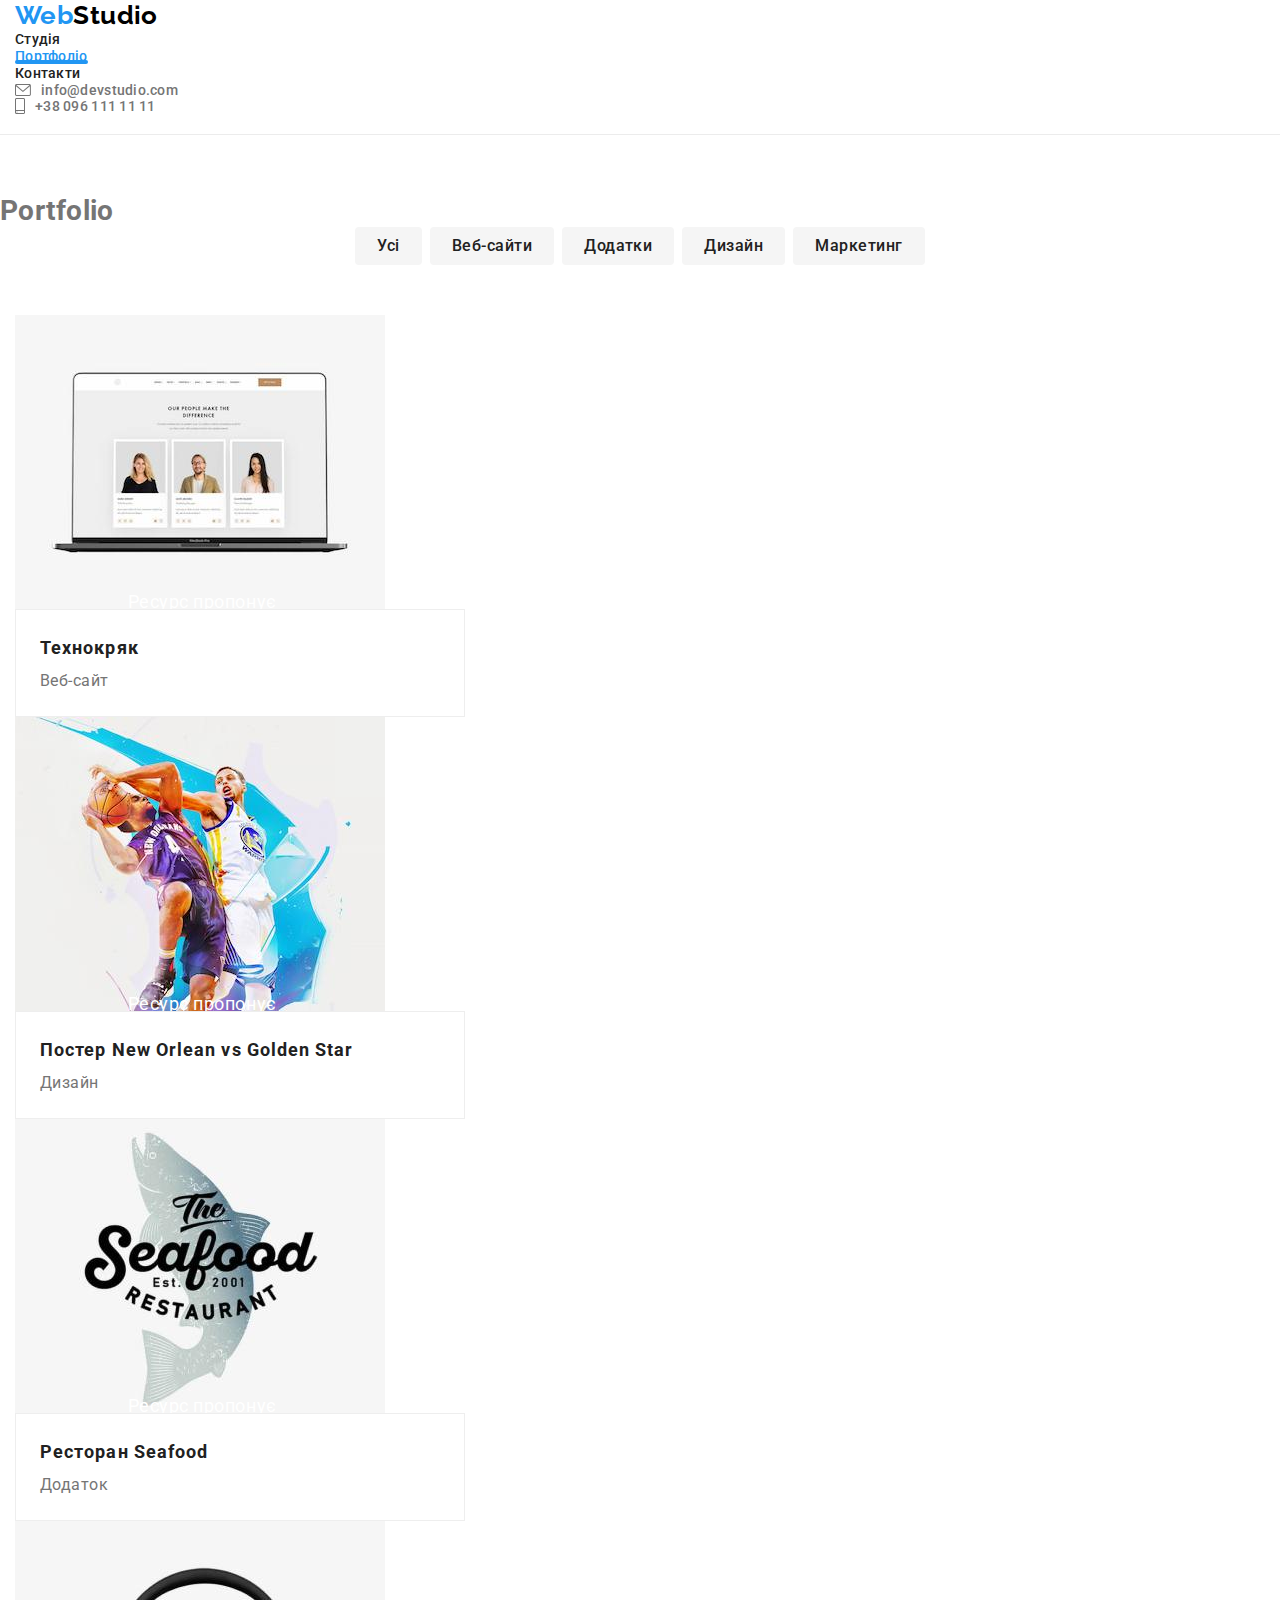
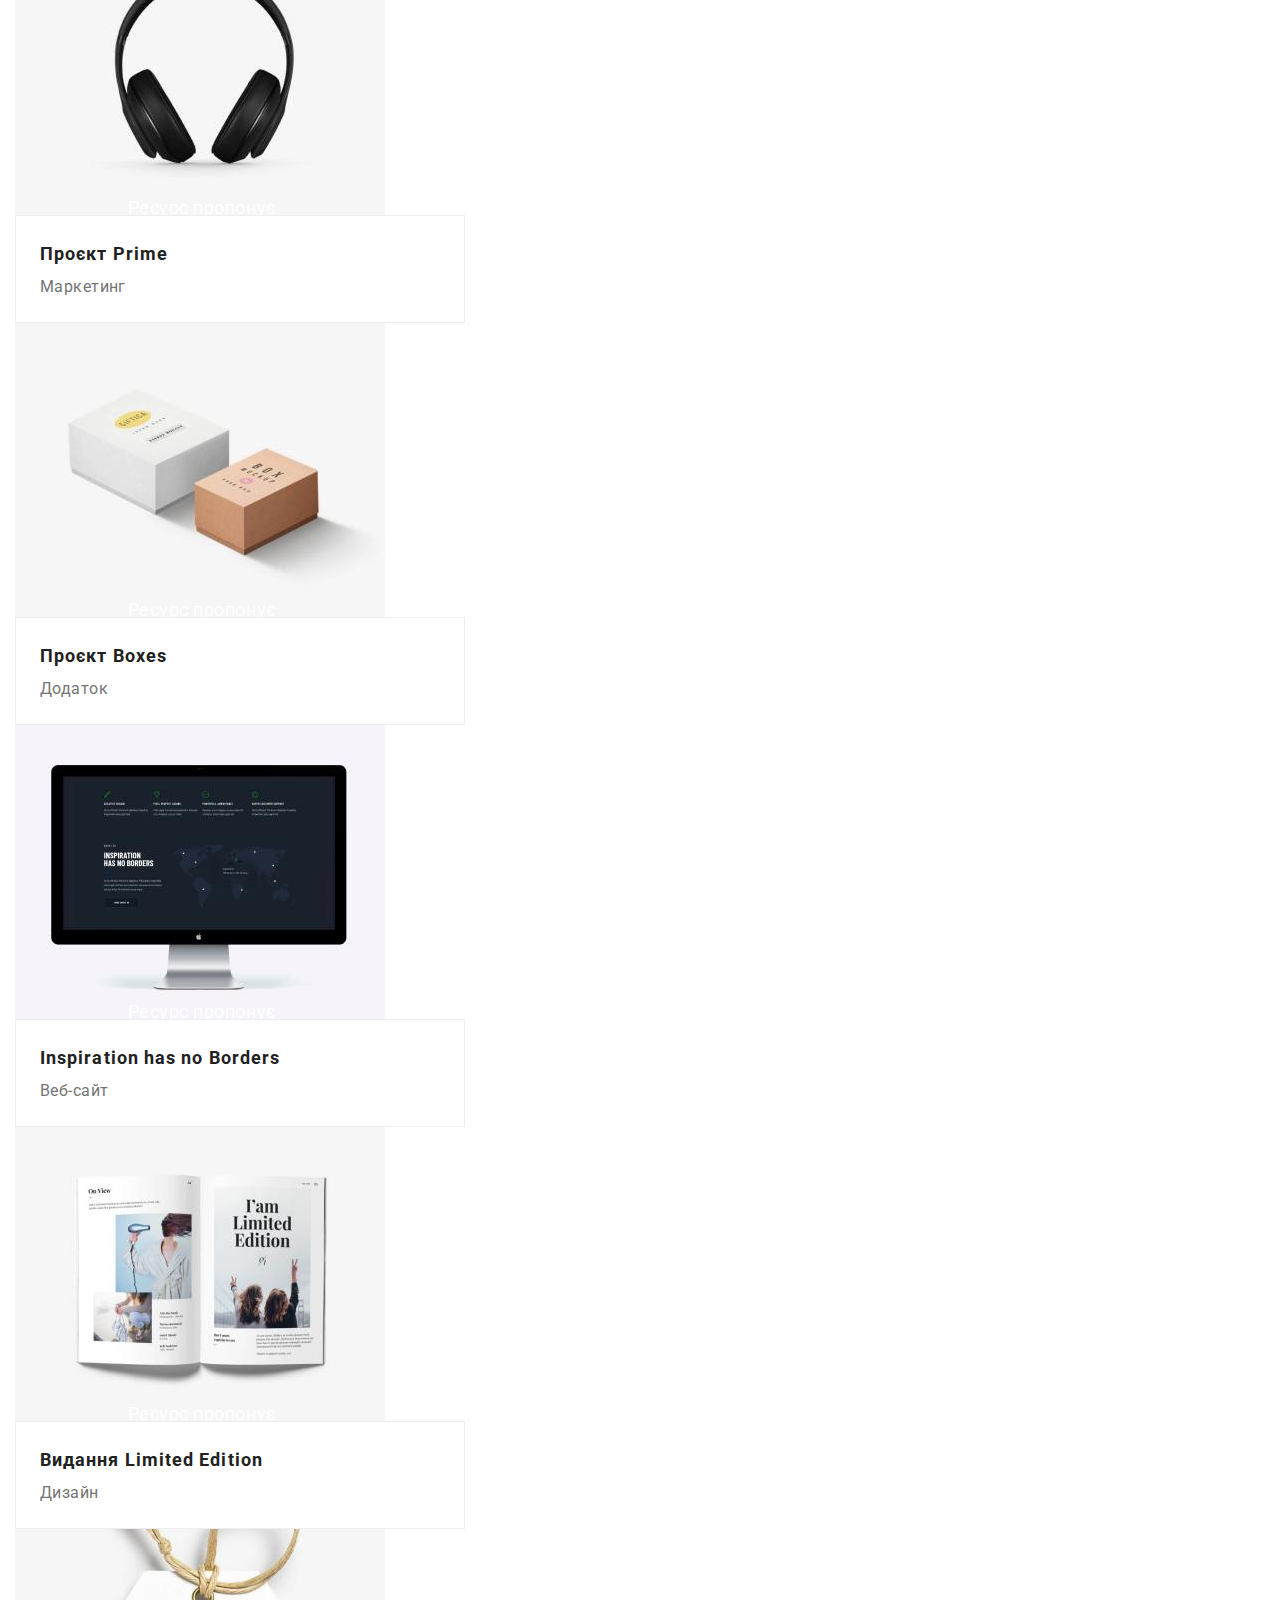
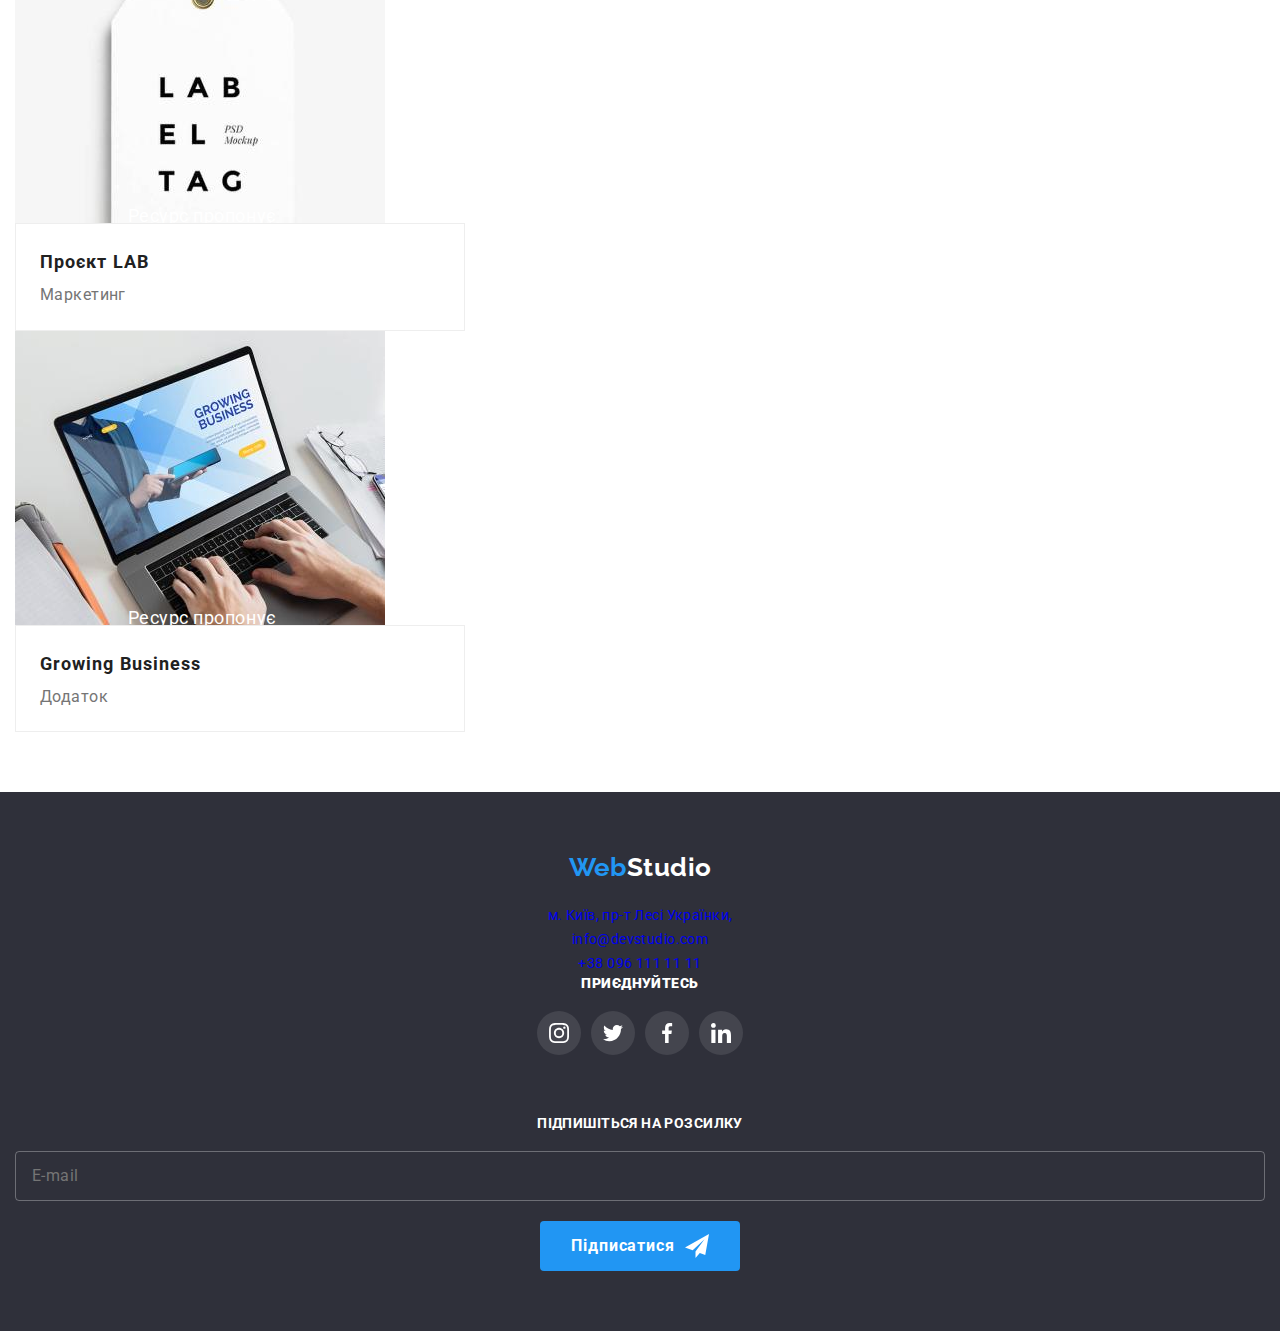
==== portfolio.html @ 166bc626 "ДЗ 8 0.1" ====
<!DOCTYPE html>
<html lang="en">
  <head>
    <meta charset="UTF-8" />
    <meta http-equiv="X-UA-Compatible" content="IE=edge" />
    <meta name="viewport" content="width=device-width, initial-scale=1.0" />
    <title>Home Work</title>
    <link
      rel="stylesheet"
      href="https://fonts.googleapis.com/css2?family=Raleway:wght@700&family=Roboto:wght@400;500;700;900&display=swap"
    />
    <link
      rel="stylesheet"
      href="https://cdnjs.cloudflare.com/ajax/libs/modern-normalize/1.1.0/modern-normalize.min.css"
    />
    <link rel="stylesheet" href="./css/main.min.css" />
  </head>
  <body>
    <!-- Шапка -->

    <header class="page-header">
      <div class="container flex-header">
        <nav class="navigation">
          <a href="./index.html" class="logo link"><span class="logo__part">Web</span>Studio</a>

          <ul class="site-nav list">
            <li class="site-nav__item">
              <a class="site-nav__link link" href="./index.html">Студія</a>
            </li>
            <li class="site-nav__item">
              <a class="site-nav__link site-nav__link--ative link" href="./portfolio.html"
                >Портфоліо</a
              >
            </li>
            <li class="site-nav__item"><a class="site-nav__link link" href="">Контакти</a></li>
          </ul>
        </nav>

        <ul class="auth-nav list">
          <li class="auth-nav__item">
            <a href="mailto:info@devstudio.com" class="auth-nav__link link">
              <svg width="16" height="12" class="auth-nav__icon">
                <use href="./images/sprites.svg#icon-envelope"></use>
              </svg>
              info@devstudio.com</a
            >
          </li>
          <li class="auth-nav__item">
            <a href="tel:+380961111111" class="auth-nav__link link"
              ><svg width="10" height="16" class="auth-nav__icon">
                <use href="./images/sprites.svg#icon-smartphone"></use>
              </svg>
              +38 096 111 11 11</a
            >
          </li>
        </ul>
      </div>
    </header>

    <!-- Мейн Контент -->

    <main>
      <section class="portfolio section">
        <h1 class="visually-hidden">Portfolio</h1>
        <div class="container">
          <!-- Фильтр Портфолио -->

          <ul class="filter list">
            <li class="filter__item">
              <button type="button" class="filter__btn">Усі</button>
            </li>
            <li class="filter__item">
              <button type="button" class="filter__btn">Веб-сайти</button>
            </li>
            <li class="filter__item">
              <button type="button" class="filter__btn">Додатки</button>
            </li>
            <li class="filter__item">
              <button type="button" class="filter__btn">Дизайн</button>
            </li>
            <li class="filter__item">
              <button type="button" class="filter__btn">Маркетинг</button>
            </li>
          </ul>

          <!-- Потфолио -->

          <ul class="card-list list">
            <li class="card-list__item">
              <a class="card-list__link link" href=""
                ><div class="card-list__thumb">
                  <img
                    class="card-list__pic"
                    src="./images/portfolio-images/photo-of-site-technocrack.jpg"
                    alt="Фото готового сайта"
                    width="370"
                    height="294"
                  />
                  <p class="card-list__text">
                    Ресурс пропонує комплексні пропозиції з різним рівнем функціоналу та сервісів.
                    Все це дозволить відвідувачу отримати вичерпні відомості про компанію чи
                    приватну особу.
                  </p>
                </div>
                <div class="bordered-part">
                  <h2 class="card-list__title">Технокряк</h2>
                  <p class="card-list__desc">Веб-сайт</p>
                </div></a
              >
            </li>
            <li class="card-list__item">
              <a class="card-list__link link" href=""
                ><div class="card-list__thumb">
                  <img
                    class="card-list__pic"
                    src="./images/portfolio-images/basketball-match-poster.jpg"
                    alt="Фото готового сайта"
                    width="370"
                    height="294"
                  />
                  <p class="card-list__text">
                    Ресурс пропонує комплексні пропозиції з різним рівнем функціоналу та сервісів.
                    Все це дозволить відвідувачу отримати вичерпні відомості про компанію чи
                    приватну особу.
                  </p>
                </div>
                <div class="bordered-part">
                  <h2 class="card-list__title">Постер New Orlean vs Golden Star</h2>
                  <p class="card-list__desc">Дизайн</p>
                </div></a
              >
            </li>
            <li class="card-list__item">
              <a class="card-list__link link" href=""
                ><div class="card-list__thumb">
                  <img
                    class="card-list__pic"
                    src="./images/portfolio-images/restaurant-logo.jpg"
                    alt="Фото готового сайта"
                    width="370"
                    height="294"
                  />
                  <p class="card-list__text">
                    Ресурс пропонує комплексні пропозиції з різним рівнем функціоналу та сервісів.
                    Все це дозволить відвідувачу отримати вичерпні відомості про компанію чи
                    приватну особу.
                  </p>
                </div>
                <div class="bordered-part">
                  <h2 class="card-list__title">Ресторан Seafood</h2>
                  <p class="card-list__desc">Додаток</p>
                </div></a
              >
            </li>
            <li class="card-list__item">
              <a class="card-list__link link" href=""
                ><div class="card-list__thumb">
                  <img
                    class="card-list__pic"
                    src="./images/portfolio-images/photo-of-headphones.jpg"
                    alt="Фото готового сайта"
                    width="370"
                    height="294"
                  />
                  <p class="card-list__text">
                    Ресурс пропонує комплексні пропозиції з різним рівнем функціоналу та сервісів.
                    Все це дозволить відвідувачу отримати вичерпні відомості про компанію чи
                    приватну особу.
                  </p>
                </div>
                <div class="bordered-part">
                  <h2 class="card-list__title">Проєкт Prime</h2>
                  <p class="card-list__desc">Маркетинг</p>
                </div></a
              >
            </li>
            <li class="card-list__item">
              <a class="card-list__link link" href=""
                ><div class="card-list__thumb">
                  <img
                    class="card-list__pic"
                    src="./images/portfolio-images/logo-of-boxes-project.jpg"
                    alt="Фото готового сайта"
                    width="370"
                    height="294"
                  />
                  <p class="card-list__text">
                    Ресурс пропонує комплексні пропозиції з різним рівнем функціоналу та сервісів.
                    Все це дозволить відвідувачу отримати вичерпні відомості про компанію чи
                    приватну особу.
                  </p>
                </div>
                <div class="bordered-part">
                  <h2 class="card-list__title">Проєкт Boxes</h2>
                  <p class="card-list__desc">Додаток</p>
                </div></a
              >
            </li>
            <li class="card-list__item">
              <a class="card-list__link link" href=""
                ><div class="card-list__thumb">
                  <img
                    class="card-list__pic"
                    src="./images/portfolio-images/photo-of-site-inspiration-has-no-borders.jpg"
                    alt="Фото готового сайта"
                    width="370"
                    height="294"
                  />
                  <p class="card-list__text">
                    Ресурс пропонує комплексні пропозиції з різним рівнем функціоналу та сервісів.
                    Все це дозволить відвідувачу отримати вичерпні відомості про компанію чи
                    приватну особу.
                  </p>
                </div>
                <div class="bordered-part">
                  <h2 class="card-list__title">Inspiration has no Borders</h2>
                  <p class="card-list__desc">Веб-сайт</p>
                </div></a
              >
            </li>
            <li class="card-list__item">
              <a class="card-list__link link" href=""
                ><div class="card-list__thumb">
                  <img
                    class="card-list__pic"
                    src="./images/portfolio-images/magazine-photo.jpg"
                    width="370"
                    height="294"
                    alt="фото журнала"
                  />
                  <p class="card-list__text">
                    Ресурс пропонує комплексні пропозиції з різним рівнем функціоналу та сервісів.
                    Все це дозволить відвідувачу отримати вичерпні відомості про компанію чи
                    приватну особу.
                  </p>
                </div>
                <div class="bordered-part">
                  <h2 class="card-list__title">Видання Limited Edition</h2>
                  <p class="card-list__desc">Дизайн</p>
                </div></a
              >
            </li>
            <li class="card-list__item">
              <a class="card-list__link link" href=""
                ><div class="card-list__thumb">
                  <img
                    class="card-list__pic"
                    src="./images/portfolio-images/photo-of-tag.jpg"
                    alt="Фото готового сайта"
                    width="370"
                    height="294"
                  />
                  <p class="card-list__text">
                    Ресурс пропонує комплексні пропозиції з різним рівнем функціоналу та сервісів.
                    Все це дозволить відвідувачу отримати вичерпні відомості про компанію чи
                    приватну особу.
                  </p>
                </div>
                <div class="bordered-part">
                  <h2 class="card-list__title">Проєкт LAB</h2>
                  <p class="card-list__desc">Маркетинг</p>
                </div></a
              >
            </li>
            <li class="card-list__item">
              <a class="card-list__link link" href=""
                ><div class="card-list__thumb">
                  <img
                    class="card-list__pic"
                    src="./images/portfolio-images/laptop-photo.jpg"
                    alt="Фото готового сайта"
                    width="370"
                    height="294"
                  />
                  <p class="card-list__text">
                    Ресурс пропонує комплексні пропозиції з різним рівнем функціоналу та сервісів.
                    Все це дозволить відвідувачу отримати вичерпні відомості про компанію чи
                    приватну особу.
                  </p>
                </div>
                <div class="bordered-part">
                  <h2 class="card-list__title">Growing Business</h2>
                  <p class="card-list__desc">Додаток</p>
                </div></a
              >
            </li>
          </ul>
        </div>
      </section>
    </main>

    <!-- Футер -->

    <footer class="page-footer">
      <div class="container footer-flex">
        <div>
          <a href="./index.html" class="page-footer__logo logo link"
            ><span class="logo__part">Web</span>Studio</a
          >

          <address>
            <ul class="contacts list">
              <li class="item">
                <a class="location link" href="https://goo.gl/maps/4QP9c4VPSEmSHN256"
                  >м. Київ, пр-т Лесі Українки,</a
                >
              </li>
              <li class="item">
                <a class="link" href="mailto:info@devstudio.com">info@devstudio.com</a>
              </li>
              <li class="item"><a class="link" href="tel:+380961111111">+38 096 111 11 11</a></li>
            </ul>
          </address>
        </div>
        <div>
          <p class="join">
            <strong>Приєднуйтесь</strong>
          </p>
          <ul class="socials list">
            <li>
              <a href="" class="socials-link"
                ><svg class="socials-logo">
                  <use href="./images/sprites.svg#icon-instagram-foot"></use></svg
              ></a>
            </li>

            <li>
              <a href="" class="socials-link"
                ><svg class="socials-logo">
                  <use href="./images/sprites.svg#icon-twitter-foot"></use></svg
              ></a>
            </li>

            <li>
              <a href="" class="socials-link"
                ><svg class="socials-logo">
                  <use href="./images/sprites.svg#icon-facebook-foot"></use></svg
              ></a>
            </li>

            <li>
              <a href="" class="socials-link"
                ><svg class="socials-logo">
                  <use href="./images/sprites.svg#icon-linkedin-foot"></use></svg
              ></a>
            </li>
          </ul>
        </div>
        <form class="footer-form">
          <div class="footer-form-block">
            <label class="footer-form-lable" for="footer-email">Підпишіться на розсилку</label>
            <input
              class="footer-form-field"
              type="email"
              name="footer-email"
              id="footer-email"
              placeholder="E-mail"
            />
          </div>
          <button class="footer-btn form-btn" type="submit">
            Підписатися
            <svg class="footer-form-icon" width="24" height="24">
              <use href="./images/sprites.svg#icon-send"></use>
            </svg>
          </button>
        </form>
      </div>
    </footer>
  </body>
</html>
---- css/main.min.css ----
.footer-btn,.modal-btn{display:-webkit-box;display:-ms-flexbox;display:flex;-webkit-box-align:center;-ms-flex-align:center;align-items:center;-webkit-box-pack:center;-ms-flex-pack:center;justify-content:center;width:200px;height:50px;margin-left:auto;margin-right:auto;cursor:pointer;font-weight:700;font-size:16px;line-height:1.875;letter-spacing:.06em;color:#fff;background-color:#2196f3;border-radius:4px;border:none;-webkit-transition:background-color 250ms cubic-bezier(0.4, 0, 0.2, 1),-webkit-box-shadow 250ms cubic-bezier(0.4, 0, 0.2, 1);transition:background-color 250ms cubic-bezier(0.4, 0, 0.2, 1),-webkit-box-shadow 250ms cubic-bezier(0.4, 0, 0.2, 1);transition:background-color 250ms cubic-bezier(0.4, 0, 0.2, 1),box-shadow 250ms cubic-bezier(0.4, 0, 0.2, 1);transition:background-color 250ms cubic-bezier(0.4, 0, 0.2, 1),box-shadow 250ms cubic-bezier(0.4, 0, 0.2, 1),-webkit-box-shadow 250ms cubic-bezier(0.4, 0, 0.2, 1)}.footer-btn:hover,.modal-btn:hover,.footer-btn:focus,.modal-btn:focus{background-color:#188ce8;-webkit-box-shadow:0px 4px 4px rgba(0,0,0,.15);box-shadow:0px 4px 4px rgba(0,0,0,.15)}.feauters-main-title{position:absolute;width:1px;height:1px;margin:-1px;border:0;padding:0;white-space:nowrap;-webkit-clip-path:inset(100%);clip-path:inset(100%);clip:rect(0 0 0 0);overflow:hidden}h1,h2,h3,p{margin:0}img{display:block;max-width:100%;height:auto}.list{padding:0;margin:0;list-style:none}.link{text-decoration:none}body{font-family:roboto,sans-serif;letter-spacing:.03em;color:#757575;background-color:#fff;font-size:14px}.container{min-width:480px;padding-left:15px;padding-right:15px;margin:0 auto}.section{min-width:480px;padding-top:60px;padding-bottom:60px}.section-title{color:#212121}.logo{font-family:raleway,sans-serif;font-weight:700;font-size:26px;line-height:1.2;color:#000}.page-footer__logo{display:block;margin-bottom:20px;color:#fff}.logo__part{color:#2196f3}.page-header{border-bottom:1px solid #ececec}.burger-btn{padding:0;width:40px;height:40px}.burger-btn__icon{width:40px;height:40px;fill:#000}.site-nav__link{font-weight:500;line-height:1.14;letter-spacing:.02em;position:relative;color:#212121;-webkit-transition:color 250ms cubic-bezier(0.4, 0, 0.2, 1);transition:color 250ms cubic-bezier(0.4, 0, 0.2, 1)}.site-nav__link:focus,.site-nav__link:hover{color:#2196f3}.site-nav__link--ative{color:#2196f3}.site-nav__link::after{position:absolute;content:"";display:block;width:100%;height:4px;bottom:0;background-color:#2196f3;border-radius:2px;opacity:0;-webkit-transform:translateY(-15px) scale(0.3);transform:translateY(-15px) scale(0.3);-webkit-transition:opacity 250ms cubic-bezier(0.4, 0, 0.2, 1),-webkit-transform 250ms cubic-bezier(0.4, 0, 0.2, 1);transition:opacity 250ms cubic-bezier(0.4, 0, 0.2, 1),-webkit-transform 250ms cubic-bezier(0.4, 0, 0.2, 1);transition:opacity 250ms cubic-bezier(0.4, 0, 0.2, 1),transform 250ms cubic-bezier(0.4, 0, 0.2, 1);transition:opacity 250ms cubic-bezier(0.4, 0, 0.2, 1),transform 250ms cubic-bezier(0.4, 0, 0.2, 1),-webkit-transform 250ms cubic-bezier(0.4, 0, 0.2, 1)}.site-nav__link:hover::after{opacity:1;-webkit-transform:translateY(0) scale(1);transform:translateY(0) scale(1)}.site-nav__link--ative.site-nav__link::after{opacity:1;-webkit-transform:translateY(0);transform:translateY(0)}.auth-nav__link{display:-webkit-box;display:-ms-flexbox;display:flex;-webkit-box-align:center;-ms-flex-align:center;align-items:center;color:#757575;font-weight:500;letter-spacing:.02em;-webkit-transition:color 250ms cubic-bezier(0.4, 0, 0.2, 1);transition:color 250ms cubic-bezier(0.4, 0, 0.2, 1)}.auth-nav__link:focus,.auth-nav__link:hover{color:#2196f3}.auth-nav__icon{margin-right:10px;fill:currentColor}.auth-nav:nth-child(2n){margin-bottom:20px}.hero{width:480px;padding-top:118px;padding-bottom:118px;margin-left:auto;margin-right:auto;background-color:#2f303a;text-align:center;background-image:-webkit-gradient(linear, left top, left bottom, from(rgba(47, 48, 58, 0.4)), to(rgba(47, 48, 58, 0.4))),url(../images/hero-bgi.jpg);background-image:linear-gradient(rgba(47, 48, 58, 0.4), rgba(47, 48, 58, 0.4)),url(../images/hero-bgi.jpg);background-repeat:no-repeat;background-position:center;background-size:cover}.hero-title{margin-bottom:30px;color:#fff;font-weight:900;font-size:26px;line-height:1.6153846154;letter-spacing:.06em;text-transform:uppercase}.hero-button{min-width:216px;min-height:50px;padding:10px 32px;border:0;border-radius:4px;color:#fff;background-color:#2196f3;font-family:inherit;cursor:pointer;letter-spacing:.06em;font-weight:700;-webkit-transition:background-color 250ms cubic-bezier(0.4, 0, 0.2, 1);transition:background-color 250ms cubic-bezier(0.4, 0, 0.2, 1)}.hero-button:hover,.hero-button:focus{background-color:#188ce8}.feauters__thumb{width:450px;margin-bottom:30px;padding-top:25px;padding-bottom:25px;display:-webkit-box;display:-ms-flexbox;display:flex;-webkit-box-align:center;-ms-flex-align:center;align-items:center;-webkit-box-pack:center;-ms-flex-pack:center;justify-content:center;background-color:#f5f4fa}.feauters__title{margin-bottom:10px;text-align:center;font-size:14px;line-height:1.14;text-transform:uppercase;color:#212121}.feauters__text{margin-bottom:30px;font-size:14px;line-height:1.71}@media screen and (max-width: 768px){.doing{display:none}}.doing__list{display:-webkit-box;display:-ms-flexbox;display:flex;gap:30px}.doing__item{-ms-flex-preferred-size:calc((100% - 60px)/3);flex-basis:calc((100% - 60px)/3)}.section-title{font-size:36px;line-height:1.16;text-align:center}.doing__thumb{position:relative}.doing__text{position:absolute;width:100%;height:70px;bottom:0;display:-webkit-box;display:-ms-flexbox;display:flex;-webkit-box-pack:center;-ms-flex-pack:center;justify-content:center;-webkit-box-align:center;-ms-flex-align:center;align-items:center;font-weight:700;font-size:14px;line-height:16px;text-align:center;letter-spacing:.03em;text-transform:uppercase;color:#fff;background:rgba(47,48,58,.8)}.team{background-color:#f6f4fa}.team__title{margin-bottom:30px}.team__item{width:450px;margin-bottom:30px;border-bottom-left-radius:4px;border-bottom-right-radius:4px;background-color:#fff;-webkit-box-shadow:0px 4px 4px rgba(0,0,0,.15);box-shadow:0px 4px 4px rgba(0,0,0,.15)}.team__pic{margin-bottom:30px;width:100%}.team__name{margin-bottom:10px;font-weight:500;font-size:16px;line-height:1.18;color:#212121;text-align:center}.team__text{margin-bottom:16px;font-size:16px;line-height:1.18;text-align:center}.socials-list{display:-webkit-box;display:-ms-flexbox;display:flex;gap:10px;text-align:center;-webkit-box-pack:center;-ms-flex-pack:center;justify-content:center}.socials-list__item{display:-webkit-box;display:-ms-flexbox;display:flex;-webkit-box-align:center;-ms-flex-align:center;align-items:center;-webkit-box-pack:center;-ms-flex-pack:center;justify-content:center;width:44px;height:44px;margin-bottom:24px;fill:#afb1b8;border-radius:50%;-webkit-transition:fill 250ms cubic-bezier(0.4, 0, 0.2, 1),background-color 250ms cubic-bezier(0.4, 0, 0.2, 1);transition:fill 250ms cubic-bezier(0.4, 0, 0.2, 1),background-color 250ms cubic-bezier(0.4, 0, 0.2, 1)}.socials-list__item:hover,.socials-list__item:focus{fill:#fff;background-color:#2196f3}.customers__list{display:-webkit-box;display:-ms-flexbox;display:flex;-ms-flex-wrap:wrap;flex-wrap:wrap;gap:30px}.customers__title{margin-bottom:30px}.customer__link{cursor:pointer;display:-webkit-box;display:-ms-flexbox;display:flex;-webkit-box-pack:center;-ms-flex-pack:center;justify-content:center;width:210px;height:92px;border:1px solid #afb1b8;border-radius:4px;fill:#afb1b8;-webkit-transition:fill 250ms cubic-bezier(0.4, 0, 0.2, 1),border 250ms cubic-bezier(0.4, 0, 0.2, 1);transition:fill 250ms cubic-bezier(0.4, 0, 0.2, 1),border 250ms cubic-bezier(0.4, 0, 0.2, 1)}.customer__link:hover,.customer__link:focus{border-color:#2196f3;fill:#2196f3}.customer__logo{fill:inherit;width:106px}.backdrop{position:fixed;top:0;left:0;width:100%;height:100%;background-color:rgba(0,0,0,.2);opacity:1;-webkit-transition:opacity 250ms cubic-bezier(0.4, 0, 0.2, 1);transition:opacity 250ms cubic-bezier(0.4, 0, 0.2, 1)}.backdrop.is-hidden{opacity:0;pointer-events:none}.modal{position:relative;position:absolute;top:50%;left:50%;-webkit-filter:blur(0);filter:blur(0);-webkit-transform:translate(-50%, -50%) rotate(0deg);transform:translate(-50%, -50%) rotate(0deg);-webkit-transition:-webkit-transform 500ms cubic-bezier(0.4, 0, 0.2, 1);transition:-webkit-transform 500ms cubic-bezier(0.4, 0, 0.2, 1);transition:transform 500ms cubic-bezier(0.4, 0, 0.2, 1);transition:transform 500ms cubic-bezier(0.4, 0, 0.2, 1), -webkit-transform 500ms cubic-bezier(0.4, 0, 0.2, 1);width:450px;height:609px;background-color:#fff}.backdrop.is-hidden .modal{-webkit-filter:blur(50px);filter:blur(50px);-webkit-transform:translate(-50%, -150%) rotate(-90deg);transform:translate(-50%, -150%) rotate(-90deg)}.close-btn{position:absolute;top:8px;right:8px;display:-webkit-box;display:-ms-flexbox;display:flex;-webkit-box-pack:center;-ms-flex-pack:center;justify-content:center;-webkit-box-align:center;-ms-flex-align:center;align-items:center;width:30px;height:30px;border-radius:50%;border:1px solid rgba(0,0,0,.1);background-color:#fff;-webkit-transition:background-color 250ms cubic-bezier(0.4, 0, 0.2, 1),-webkit-box-shadow 250ms cubic-bezier(0.4, 0, 0.2, 1);transition:background-color 250ms cubic-bezier(0.4, 0, 0.2, 1),-webkit-box-shadow 250ms cubic-bezier(0.4, 0, 0.2, 1);transition:background-color 250ms cubic-bezier(0.4, 0, 0.2, 1),box-shadow 250ms cubic-bezier(0.4, 0, 0.2, 1);transition:background-color 250ms cubic-bezier(0.4, 0, 0.2, 1),box-shadow 250ms cubic-bezier(0.4, 0, 0.2, 1),-webkit-box-shadow 250ms cubic-bezier(0.4, 0, 0.2, 1)}.close-btn:hover,.close-btn:focus{background-color:#2196f3;-webkit-box-shadow:0px 3px 1px rgba(0,0,0,.1),0px 1px 2px rgba(0,0,0,.08),0px 2px 2px rgba(0,0,0,.12);box-shadow:0px 3px 1px rgba(0,0,0,.1),0px 1px 2px rgba(0,0,0,.08),0px 2px 2px rgba(0,0,0,.12)}.close-icon{width:18px;height:18px;-webkit-transition:fill 250ms cubic-bezier(0.4, 0, 0.2, 1);transition:fill 250ms cubic-bezier(0.4, 0, 0.2, 1)}.close-btn:hover .close-icon,.close-btn:focus .close-icon{fill:#fff}.modal-form{padding:40px}.modal-title{text-align:center;font-weight:700;font-size:20px;line-height:1.15;text-align:center;letter-spacing:.03em;color:#212121;margin-bottom:12px}.form-block{max-width:100%;position:relative;margin-bottom:10px}.form-label,.comment-field{font-size:12px;line-height:1.1666666667;letter-spacing:.01em;color:#757575}.form-label{margin-bottom:4px;display:block}.form-field{width:100%;padding:11px;padding-left:42px;border:1px solid rgba(33,33,33,.2);border-radius:4px;-webkit-transition:border 250ms cubic-bezier(0.4, 0, 0.2, 1);transition:border 250ms cubic-bezier(0.4, 0, 0.2, 1)}.form-field:focus,.form-field:hover{border-color:#2196f3}.comment-field{resize:none;padding-top:12px;padding-left:16px;height:120px;color:rgba(117,117,117,.5)}:focus-visible{outline:rgba(0,0,0,0)}.form-icon{position:absolute;top:30px;left:12px;-webkit-transition:fill 250ms cubic-bezier(0.4, 0, 0.2, 1);transition:fill 250ms cubic-bezier(0.4, 0, 0.2, 1)}.form-field:focus+.form-icon,.form-field:hover+.form-icon{fill:#2196f3}.policy-block{position:relative;display:-webkit-box;display:-ms-flexbox;display:flex;-webkit-box-align:center;-ms-flex-align:center;align-items:center;-webkit-box-pack:center;-ms-flex-pack:center;justify-content:center}.policy-lable{text-align:center;font-size:12px;line-height:1.1666666667;letter-spacing:.03em;color:#757575;margin-bottom:30px;margin-left:8px}.policy-link{color:#2196f3}.modal-check{-webkit-appearance:none;-moz-appearance:none;appearance:none}.policy-icon{position:absolute;top:0px;left:0px;width:16px;height:15px;background-image:url(../images/icon-check.svg);border-radius:2px;border:2px solid #212121;-webkit-transition:border 250ms cubic-bezier(0.4, 0, 0.2, 1),background-color 250ms cubic-bezier(0.4, 0, 0.2, 1);transition:border 250ms cubic-bezier(0.4, 0, 0.2, 1),background-color 250ms cubic-bezier(0.4, 0, 0.2, 1)}.modal-check:checked+.policy-icon{background-color:#2196f3;background-size:contain;border:none}.modal-btn{padding:10px 52px}.page-footer{min-width:480px;background-color:#2f303a;padding:60px 0;text-align:center}.contacts{font-style:normal;font-size:14px;line-height:1.71}.contacts__item{margin-bottom:8px}.contacts__item:last-child{margin-bottom:60px}.contacts__link{color:rgba(255,255,255,.6);-webkit-transition:color 250ms cubic-bezier(0.4, 0, 0.2, 1);transition:color 250ms cubic-bezier(0.4, 0, 0.2, 1)}.contacts__link:hover,.contacts__link:focus{color:#2196f3}.contacts__location{color:#fff}.join{margin-bottom:20px;color:#fff;font-weight:700;font-size:14px;line-height:16px;letter-spacing:.03em;text-transform:uppercase}.socials{margin-bottom:60px;display:-webkit-box;display:-ms-flexbox;display:flex;-webkit-box-pack:center;-ms-flex-pack:center;justify-content:center;gap:10px}.socials-link{display:-webkit-box;display:-ms-flexbox;display:flex;-webkit-box-pack:center;-ms-flex-pack:center;justify-content:center;-webkit-box-align:center;-ms-flex-align:center;align-items:center;border-radius:50%;background-color:rgba(255,255,255,.1);width:44px;height:44px;-webkit-transition:background-color 250ms cubic-bezier(0.4, 0, 0.2, 1);transition:background-color 250ms cubic-bezier(0.4, 0, 0.2, 1)}.socials-link:hover,.socials-link:focus{background-color:#2196f3}.socials-logo{width:20px;height:20px;fill:#fff}.footer-form-lable{margin-bottom:20px;display:block;font-weight:700;font-size:14px;line-height:1.1428571429;letter-spacing:.03em;text-transform:uppercase;color:#fff}.footer-form-field{display:-webkit-box;display:-ms-flexbox;display:flex;-webkit-box-align:center;-ms-flex-align:center;align-items:center;-webkit-box-pack:center;-ms-flex-pack:center;justify-content:center;width:100%;height:50px;padding:15px 16px;margin-bottom:20px;font-weight:400;font-size:16px;line-height:4;letter-spacing:.03em;color:rgba(255,255,255,.6);border:1px solid rgba(255,255,255,.3);border-radius:4px;-webkit-transition:border 250ms cubic-bezier(0.4, 0, 0.2, 1);transition:border 250ms cubic-bezier(0.4, 0, 0.2, 1);background-color:inherit}.footer-form-field:focus,.footer-form-field:hover{border:1px solid #2196f3;outline:#2196f3}.footer-btn{padding:10px 28px}.footer-form-icon{margin-left:10px;fill:#fff}.filter{display:-webkit-box;display:-ms-flexbox;display:flex;-webkit-box-pack:center;-ms-flex-pack:center;justify-content:center;-ms-flex-wrap:wrap;flex-wrap:wrap;gap:8px;margin-bottom:50px}.filter__btn{padding:6px 22px;border:0;border-radius:4px;font-weight:500;font-size:16px;line-height:1.62;color:#212121;background-color:#f5f5f5;letter-spacing:.03em;cursor:pointer;-webkit-transition:background-color 250ms cubic-bezier(0.4, 0, 0.2, 1),color 250ms cubic-bezier(0.4, 0, 0.2, 1),-webkit-box-shadow 250ms cubic-bezier(0.4, 0, 0.2, 1);transition:background-color 250ms cubic-bezier(0.4, 0, 0.2, 1),color 250ms cubic-bezier(0.4, 0, 0.2, 1),-webkit-box-shadow 250ms cubic-bezier(0.4, 0, 0.2, 1);transition:background-color 250ms cubic-bezier(0.4, 0, 0.2, 1),color 250ms cubic-bezier(0.4, 0, 0.2, 1),box-shadow 250ms cubic-bezier(0.4, 0, 0.2, 1);transition:background-color 250ms cubic-bezier(0.4, 0, 0.2, 1),color 250ms cubic-bezier(0.4, 0, 0.2, 1),box-shadow 250ms cubic-bezier(0.4, 0, 0.2, 1),-webkit-box-shadow 250ms cubic-bezier(0.4, 0, 0.2, 1)}.filter__btn:hover,.filter__btn:focus{color:#fff;background-color:#2196f3;-webkit-box-shadow:0px 3px 1px rgba(0,0,0,.1),0px 1px 2px rgba(0,0,0,.08),0px 2px 2px rgba(0,0,0,.12);box-shadow:0px 3px 1px rgba(0,0,0,.1),0px 1px 2px rgba(0,0,0,.08),0px 2px 2px rgba(0,0,0,.12)}.card-list__item{width:450px;-webkit-transition:-webkit-box-shadow 250ms cubic-bezier(0.4, 0, 0.2, 1);transition:-webkit-box-shadow 250ms cubic-bezier(0.4, 0, 0.2, 1);transition:box-shadow 250ms cubic-bezier(0.4, 0, 0.2, 1);transition:box-shadow 250ms cubic-bezier(0.4, 0, 0.2, 1), -webkit-box-shadow 250ms cubic-bezier(0.4, 0, 0.2, 1)}.card-list__item:focus,.card-list__item:hover{-webkit-box-shadow:0px 1px 1px rgba(0,0,0,.12),0px 4px 4px rgba(0,0,0,.06),1px 4px 6px rgba(0,0,0,.16);box-shadow:0px 1px 1px rgba(0,0,0,.12),0px 4px 4px rgba(0,0,0,.06),1px 4px 6px rgba(0,0,0,.16)}.card-list__title{font-weight:700;font-size:18px;line-height:2;letter-spacing:.06em;color:#212121}.card-list__desc{font-size:16px;line-height:1.87;color:#757575}.bordered-part{padding-top:20px;padding-bottom:20px;padding-left:24px;border:1px solid #eee}.card-list__thumb{position:relative;overflow:hidden}.card-list__thumb::before{position:absolute;display:inline-block;top:295px;-webkit-transition:-webkit-transform 250ms cubic-bezier(0.4, 0, 0.2, 1);transition:-webkit-transform 250ms cubic-bezier(0.4, 0, 0.2, 1);transition:transform 250ms cubic-bezier(0.4, 0, 0.2, 1);transition:transform 250ms cubic-bezier(0.4, 0, 0.2, 1), -webkit-transform 250ms cubic-bezier(0.4, 0, 0.2, 1);content:"";width:100%;height:100%;background-color:rgba(33,150,243,.9)}.card-list__link:hover .card-list__thumb::before{-webkit-transform:translateY(-295px);transform:translateY(-295px)}.card-list__text{position:absolute;top:50%;left:50%;-webkit-transform:translate(-50%, 50%);transform:translate(-50%, 50%);font-weight:400;font-size:18px;line-height:1.5555555556;letter-spacing:.03em;color:#fff;-webkit-transition:-webkit-transform 250ms cubic-bezier(0.4, 0, 0.2, 1);transition:-webkit-transform 250ms cubic-bezier(0.4, 0, 0.2, 1);transition:transform 250ms cubic-bezier(0.4, 0, 0.2, 1);transition:transform 250ms cubic-bezier(0.4, 0, 0.2, 1), -webkit-transform 250ms cubic-bezier(0.4, 0, 0.2, 1)}.card-list__link:hover .card-list__text{-webkit-transform:translate(-50%, -50%);transform:translate(-50%, -50%)}/*# sourceMappingURL=main.min.css.map */
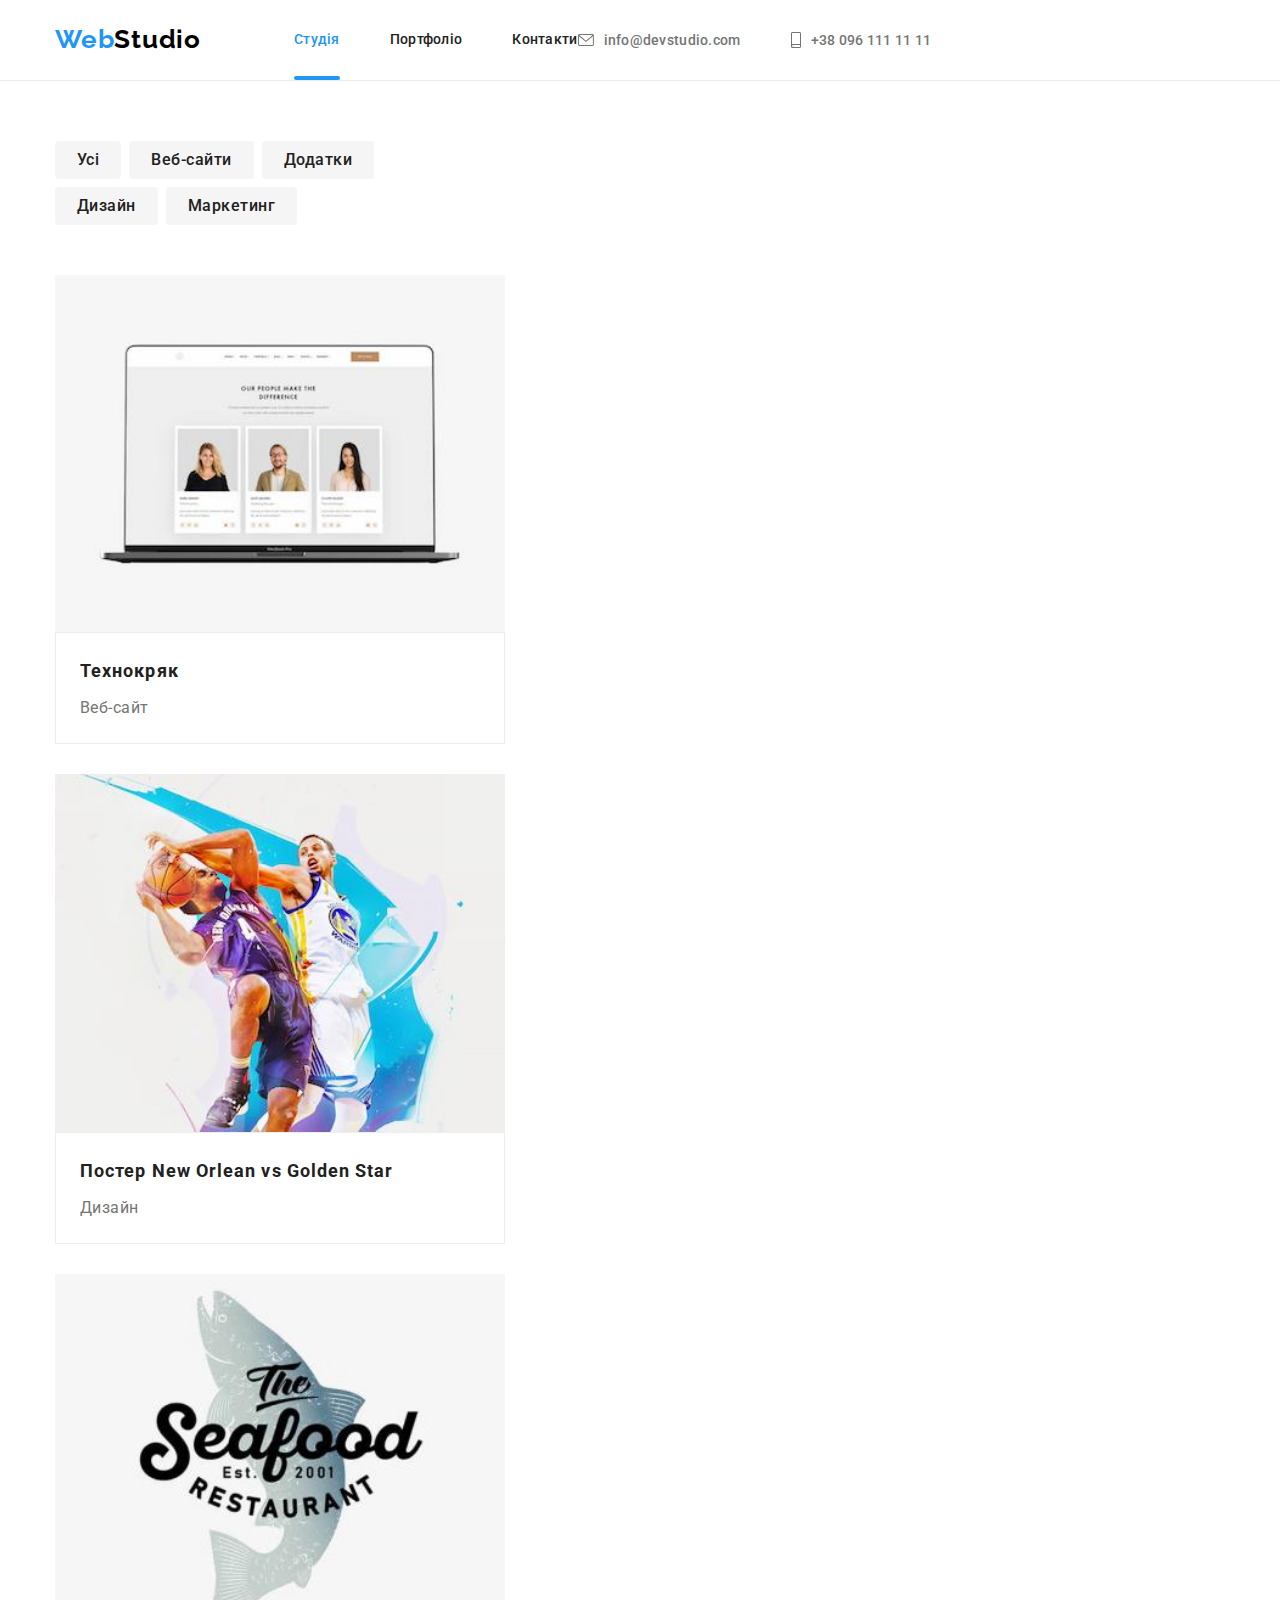
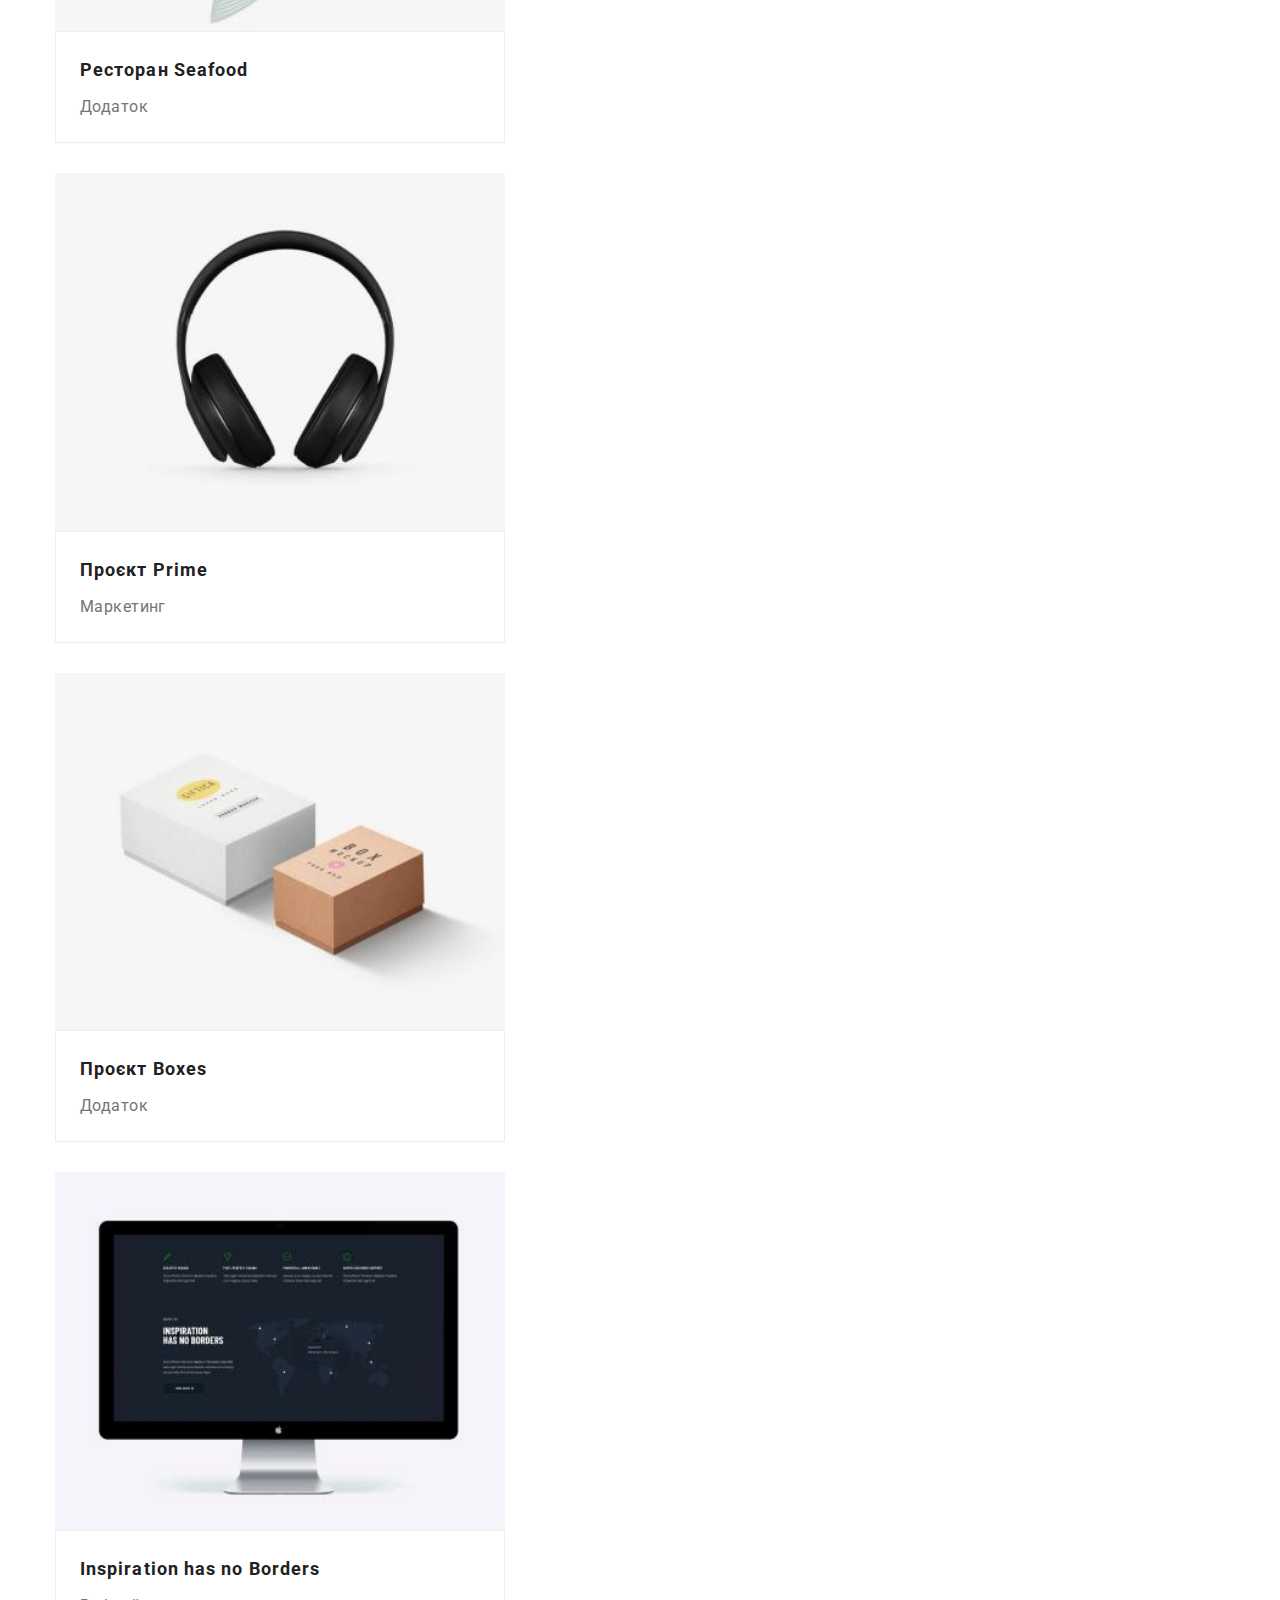
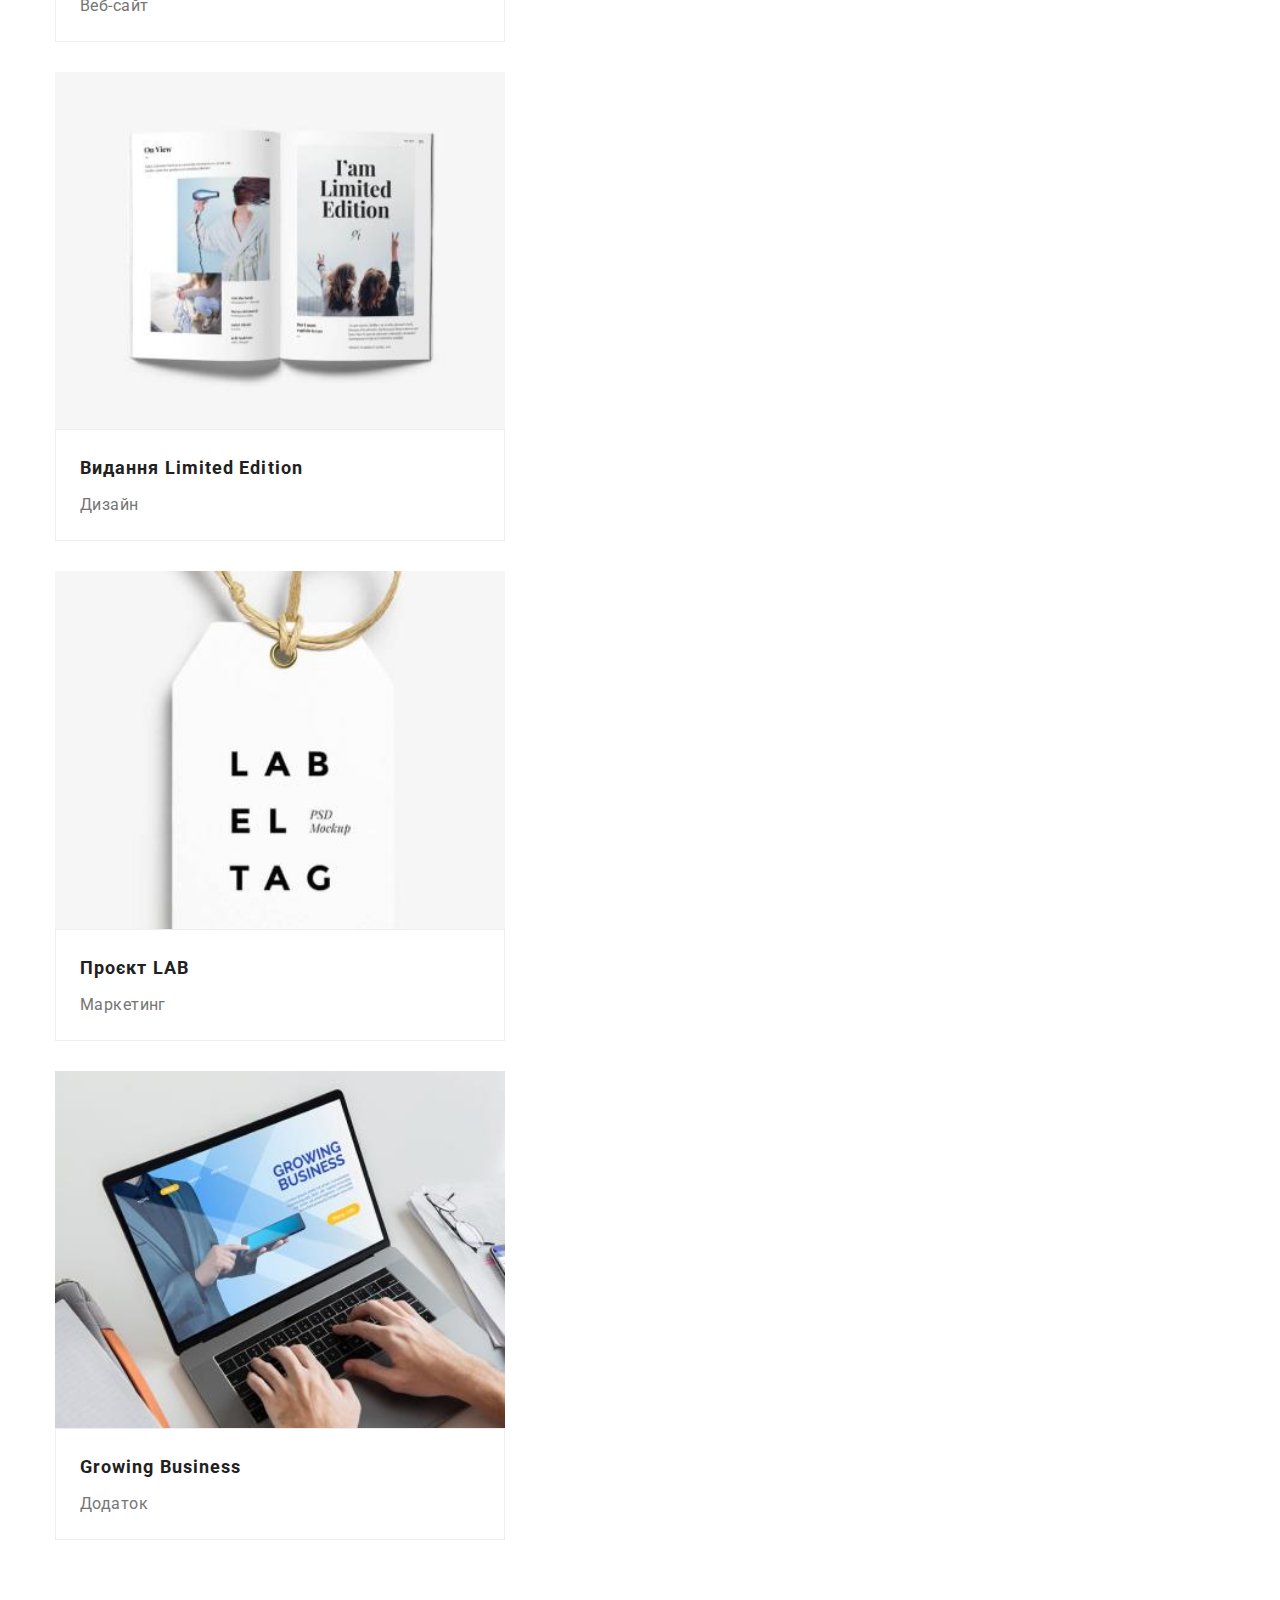
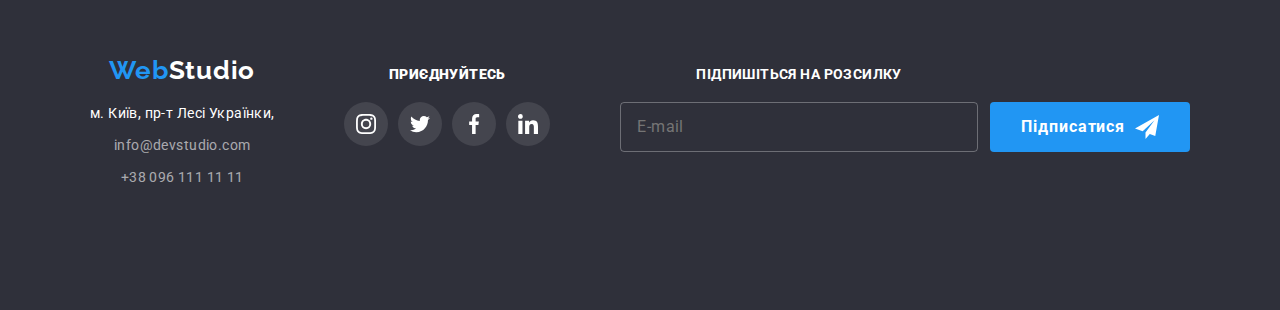
==== commit e72b457f: "ДЗ 8 0.2" ====
--- a/portfolio.html
+++ b/portfolio.html
@@ -20,40 +20,45 @@
 
     <header class="page-header">
       <div class="container flex-header">
-        <nav class="navigation">
-          <a href="./index.html" class="logo link"><span class="logo__part">Web</span>Studio</a>
-
-          <ul class="site-nav list">
-            <li class="site-nav__item">
-              <a class="site-nav__link link" href="./index.html">Студія</a>
-            </li>
-            <li class="site-nav__item">
-              <a class="site-nav__link site-nav__link--ative link" href="./portfolio.html"
-                >Портфоліо</a
-              >
-            </li>
-            <li class="site-nav__item"><a class="site-nav__link link" href="">Контакти</a></li>
+        <a href="./index.html" class="logo link"><span class="logo__part">Web</span>Studio</a>
+        <div class="hidden-header">
+          <nav class="navigation">
+            <ul class="site-nav list">
+              <li class="site-nav__item">
+                <a class="site-nav__link site-nav__link--ative link" href="./index.html">Студія</a>
+              </li>
+              <li class="site-nav__item">
+                <a class="site-nav__link link" href="./portfolio.html">Портфоліо</a>
+              </li>
+              <li class="site-nav__item"><a class="site-nav__link link" href="">Контакти</a></li>
+            </ul>
+          </nav>
+
+          <ul class="auth-nav list">
+            <li class="auth-nav__item">
+              <a href="mailto:info@devstudio.com" class="auth-nav__link link">
+                <svg width="16" height="12" class="auth-nav__icon">
+                  <use href="./images/sprites.svg#icon-envelope"></use>
+                </svg>
+                info@devstudio.com</a
+              >
+            </li>
+            <li class="auth-nav__item">
+              <a href="tel:+380961111111" class="auth-nav__link link"
+                ><svg width="10" height="16" class="auth-nav__icon">
+                  <use href="./images/sprites.svg#icon-smartphone"></use>
+                </svg>
+                +38 096 111 11 11</a
+              >
+            </li>
           </ul>
-        </nav>
-
-        <ul class="auth-nav list">
-          <li class="auth-nav__item">
-            <a href="mailto:info@devstudio.com" class="auth-nav__link link">
-              <svg width="16" height="12" class="auth-nav__icon">
-                <use href="./images/sprites.svg#icon-envelope"></use>
-              </svg>
-              info@devstudio.com</a
-            >
-          </li>
-          <li class="auth-nav__item">
-            <a href="tel:+380961111111" class="auth-nav__link link"
-              ><svg width="10" height="16" class="auth-nav__icon">
-                <use href="./images/sprites.svg#icon-smartphone"></use>
-              </svg>
-              +38 096 111 11 11</a
-            >
-          </li>
-        </ul>
+        </div>
+        <button class="burger-btn" type="button" data-menu-button>
+          <svg class="burger-btn__icon" aria-label="Перемикач мобільного меню">
+            <use class="icon-menu" href="./images/sprites.svg#icon-menu"></use>
+            <use class="icon-cross" href="./images/sprites.svg#icon-close-menu"></use>
+          </svg>
+        </button>
       </div>
     </header>
 
@@ -93,7 +98,7 @@
                     class="card-list__pic"
                     src="./images/portfolio-images/photo-of-site-technocrack.jpg"
                     alt="Фото готового сайта"
-                    width="370"
+                    width="450"
                     height="294"
                   />
                   <p class="card-list__text">
@@ -115,7 +120,7 @@
                     class="card-list__pic"
                     src="./images/portfolio-images/basketball-match-poster.jpg"
                     alt="Фото готового сайта"
-                    width="370"
+                    width="450"
                     height="294"
                   />
                   <p class="card-list__text">
@@ -137,7 +142,7 @@
                     class="card-list__pic"
                     src="./images/portfolio-images/restaurant-logo.jpg"
                     alt="Фото готового сайта"
-                    width="370"
+                    width="450"
                     height="294"
                   />
                   <p class="card-list__text">
@@ -159,7 +164,7 @@
                     class="card-list__pic"
                     src="./images/portfolio-images/photo-of-headphones.jpg"
                     alt="Фото готового сайта"
-                    width="370"
+                    width="450"
                     height="294"
                   />
                   <p class="card-list__text">
@@ -181,7 +186,7 @@
                     class="card-list__pic"
                     src="./images/portfolio-images/logo-of-boxes-project.jpg"
                     alt="Фото готового сайта"
-                    width="370"
+                    width="450"
                     height="294"
                   />
                   <p class="card-list__text">
@@ -203,7 +208,7 @@
                     class="card-list__pic"
                     src="./images/portfolio-images/photo-of-site-inspiration-has-no-borders.jpg"
                     alt="Фото готового сайта"
-                    width="370"
+                    width="450"
                     height="294"
                   />
                   <p class="card-list__text">
@@ -224,7 +229,7 @@
                   <img
                     class="card-list__pic"
                     src="./images/portfolio-images/magazine-photo.jpg"
-                    width="370"
+                    width="450"
                     height="294"
                     alt="фото журнала"
                   />
@@ -247,7 +252,7 @@
                     class="card-list__pic"
                     src="./images/portfolio-images/photo-of-tag.jpg"
                     alt="Фото готового сайта"
-                    width="370"
+                    width="450"
                     height="294"
                   />
                   <p class="card-list__text">
@@ -269,7 +274,7 @@
                     class="card-list__pic"
                     src="./images/portfolio-images/laptop-photo.jpg"
                     alt="Фото готового сайта"
-                    width="370"
+                    width="450"
                     height="294"
                   />
                   <p class="card-list__text">
@@ -287,6 +292,33 @@
           </ul>
         </div>
       </section>
+
+      <div class="menu" data-menu>
+        <ul class="menu__list list">
+          <li class="menu__item">
+            <a class="menu__link" href="./index.html">Студія</a>
+          </li>
+          <li class="menu__item">
+            <a class="menu__link menu__link--active link link" href="./portfolio.html">Портфоліо</a>
+          </li>
+          <li class="menu__item"><a class="menu__link link" href="">Контакти</a></li>
+        </ul>
+
+        <ul class="menu__contacts-list list">
+          <li class="menu__contacts-item">
+            <a href="tel:+380961111111" class="menu__tel link"> +38 096 111 11 11</a>
+          </li>
+          <li class="menu__contacts-item">
+            <a href="mailto:info@devstudio.com" class="menu__mail link"> info@devstudio.com</a>
+          </li>
+        </ul>
+        <ul class="menu__social-list list">
+          <li class="menu__social-item"><a class="menu__social-link link" href="">Instagram</a></li>
+          <li class="menu__social-item"><a class="menu__social-link link" href="">Twitter</a></li>
+          <li class="menu__social-item"><a class="menu__social-link link" href="">Facebook</a></li>
+          <li class="menu__social-item"><a class="menu__social-link link" href="">LinkedIn</a></li>
+        </ul>
+      </div>
     </main>
 
     <!-- Футер -->
@@ -366,5 +398,6 @@
         </form>
       </div>
     </footer>
+    <script src="./js/mobile-menu.js"></script>
   </body>
 </html>
--- a/css/main.min.css
+++ b/css/main.min.css
@@ -1 +1 @@
-.footer-btn,.modal-btn{display:-webkit-box;display:-ms-flexbox;display:flex;-webkit-box-align:center;-ms-flex-align:center;align-items:center;-webkit-box-pack:center;-ms-flex-pack:center;justify-content:center;width:200px;height:50px;margin-left:auto;margin-right:auto;cursor:pointer;font-weight:700;font-size:16px;line-height:1.875;letter-spacing:.06em;color:#fff;background-color:#2196f3;border-radius:4px;border:none;-webkit-transition:background-color 250ms cubic-bezier(0.4, 0, 0.2, 1),-webkit-box-shadow 250ms cubic-bezier(0.4, 0, 0.2, 1);transition:background-color 250ms cubic-bezier(0.4, 0, 0.2, 1),-webkit-box-shadow 250ms cubic-bezier(0.4, 0, 0.2, 1);transition:background-color 250ms cubic-bezier(0.4, 0, 0.2, 1),box-shadow 250ms cubic-bezier(0.4, 0, 0.2, 1);transition:background-color 250ms cubic-bezier(0.4, 0, 0.2, 1),box-shadow 250ms cubic-bezier(0.4, 0, 0.2, 1),-webkit-box-shadow 250ms cubic-bezier(0.4, 0, 0.2, 1)}.footer-btn:hover,.modal-btn:hover,.footer-btn:focus,.modal-btn:focus{background-color:#188ce8;-webkit-box-shadow:0px 4px 4px rgba(0,0,0,.15);box-shadow:0px 4px 4px rgba(0,0,0,.15)}.feauters-main-title{position:absolute;width:1px;height:1px;margin:-1px;border:0;padding:0;white-space:nowrap;-webkit-clip-path:inset(100%);clip-path:inset(100%);clip:rect(0 0 0 0);overflow:hidden}h1,h2,h3,p{margin:0}img{display:block;max-width:100%;height:auto}.list{padding:0;margin:0;list-style:none}.link{text-decoration:none}body{font-family:roboto,sans-serif;letter-spacing:.03em;color:#757575;background-color:#fff;font-size:14px}.container{min-width:480px;padding-left:15px;padding-right:15px;margin:0 auto}.section{min-width:480px;padding-top:60px;padding-bottom:60px}.section-title{color:#212121}.logo{font-family:raleway,sans-serif;font-weight:700;font-size:26px;line-height:1.2;color:#000}.page-footer__logo{display:block;margin-bottom:20px;color:#fff}.logo__part{color:#2196f3}.page-header{border-bottom:1px solid #ececec}.burger-btn{padding:0;width:40px;height:40px}.burger-btn__icon{width:40px;height:40px;fill:#000}.site-nav__link{font-weight:500;line-height:1.14;letter-spacing:.02em;position:relative;color:#212121;-webkit-transition:color 250ms cubic-bezier(0.4, 0, 0.2, 1);transition:color 250ms cubic-bezier(0.4, 0, 0.2, 1)}.site-nav__link:focus,.site-nav__link:hover{color:#2196f3}.site-nav__link--ative{color:#2196f3}.site-nav__link::after{position:absolute;content:"";display:block;width:100%;height:4px;bottom:0;background-color:#2196f3;border-radius:2px;opacity:0;-webkit-transform:translateY(-15px) scale(0.3);transform:translateY(-15px) scale(0.3);-webkit-transition:opacity 250ms cubic-bezier(0.4, 0, 0.2, 1),-webkit-transform 250ms cubic-bezier(0.4, 0, 0.2, 1);transition:opacity 250ms cubic-bezier(0.4, 0, 0.2, 1),-webkit-transform 250ms cubic-bezier(0.4, 0, 0.2, 1);transition:opacity 250ms cubic-bezier(0.4, 0, 0.2, 1),transform 250ms cubic-bezier(0.4, 0, 0.2, 1);transition:opacity 250ms cubic-bezier(0.4, 0, 0.2, 1),transform 250ms cubic-bezier(0.4, 0, 0.2, 1),-webkit-transform 250ms cubic-bezier(0.4, 0, 0.2, 1)}.site-nav__link:hover::after{opacity:1;-webkit-transform:translateY(0) scale(1);transform:translateY(0) scale(1)}.site-nav__link--ative.site-nav__link::after{opacity:1;-webkit-transform:translateY(0);transform:translateY(0)}.auth-nav__link{display:-webkit-box;display:-ms-flexbox;display:flex;-webkit-box-align:center;-ms-flex-align:center;align-items:center;color:#757575;font-weight:500;letter-spacing:.02em;-webkit-transition:color 250ms cubic-bezier(0.4, 0, 0.2, 1);transition:color 250ms cubic-bezier(0.4, 0, 0.2, 1)}.auth-nav__link:focus,.auth-nav__link:hover{color:#2196f3}.auth-nav__icon{margin-right:10px;fill:currentColor}.auth-nav:nth-child(2n){margin-bottom:20px}.hero{width:480px;padding-top:118px;padding-bottom:118px;margin-left:auto;margin-right:auto;background-color:#2f303a;text-align:center;background-image:-webkit-gradient(linear, left top, left bottom, from(rgba(47, 48, 58, 0.4)), to(rgba(47, 48, 58, 0.4))),url(../images/hero-bgi.jpg);background-image:linear-gradient(rgba(47, 48, 58, 0.4), rgba(47, 48, 58, 0.4)),url(../images/hero-bgi.jpg);background-repeat:no-repeat;background-position:center;background-size:cover}.hero-title{margin-bottom:30px;color:#fff;font-weight:900;font-size:26px;line-height:1.6153846154;letter-spacing:.06em;text-transform:uppercase}.hero-button{min-width:216px;min-height:50px;padding:10px 32px;border:0;border-radius:4px;color:#fff;background-color:#2196f3;font-family:inherit;cursor:pointer;letter-spacing:.06em;font-weight:700;-webkit-transition:background-color 250ms cubic-bezier(0.4, 0, 0.2, 1);transition:background-color 250ms cubic-bezier(0.4, 0, 0.2, 1)}.hero-button:hover,.hero-button:focus{background-color:#188ce8}.feauters__thumb{width:450px;margin-bottom:30px;padding-top:25px;padding-bottom:25px;display:-webkit-box;display:-ms-flexbox;display:flex;-webkit-box-align:center;-ms-flex-align:center;align-items:center;-webkit-box-pack:center;-ms-flex-pack:center;justify-content:center;background-color:#f5f4fa}.feauters__title{margin-bottom:10px;text-align:center;font-size:14px;line-height:1.14;text-transform:uppercase;color:#212121}.feauters__text{margin-bottom:30px;font-size:14px;line-height:1.71}@media screen and (max-width: 768px){.doing{display:none}}.doing__list{display:-webkit-box;display:-ms-flexbox;display:flex;gap:30px}.doing__item{-ms-flex-preferred-size:calc((100% - 60px)/3);flex-basis:calc((100% - 60px)/3)}.section-title{font-size:36px;line-height:1.16;text-align:center}.doing__thumb{position:relative}.doing__text{position:absolute;width:100%;height:70px;bottom:0;display:-webkit-box;display:-ms-flexbox;display:flex;-webkit-box-pack:center;-ms-flex-pack:center;justify-content:center;-webkit-box-align:center;-ms-flex-align:center;align-items:center;font-weight:700;font-size:14px;line-height:16px;text-align:center;letter-spacing:.03em;text-transform:uppercase;color:#fff;background:rgba(47,48,58,.8)}.team{background-color:#f6f4fa}.team__title{margin-bottom:30px}.team__item{width:450px;margin-bottom:30px;border-bottom-left-radius:4px;border-bottom-right-radius:4px;background-color:#fff;-webkit-box-shadow:0px 4px 4px rgba(0,0,0,.15);box-shadow:0px 4px 4px rgba(0,0,0,.15)}.team__pic{margin-bottom:30px;width:100%}.team__name{margin-bottom:10px;font-weight:500;font-size:16px;line-height:1.18;color:#212121;text-align:center}.team__text{margin-bottom:16px;font-size:16px;line-height:1.18;text-align:center}.socials-list{display:-webkit-box;display:-ms-flexbox;display:flex;gap:10px;text-align:center;-webkit-box-pack:center;-ms-flex-pack:center;justify-content:center}.socials-list__item{display:-webkit-box;display:-ms-flexbox;display:flex;-webkit-box-align:center;-ms-flex-align:center;align-items:center;-webkit-box-pack:center;-ms-flex-pack:center;justify-content:center;width:44px;height:44px;margin-bottom:24px;fill:#afb1b8;border-radius:50%;-webkit-transition:fill 250ms cubic-bezier(0.4, 0, 0.2, 1),background-color 250ms cubic-bezier(0.4, 0, 0.2, 1);transition:fill 250ms cubic-bezier(0.4, 0, 0.2, 1),background-color 250ms cubic-bezier(0.4, 0, 0.2, 1)}.socials-list__item:hover,.socials-list__item:focus{fill:#fff;background-color:#2196f3}.customers__list{display:-webkit-box;display:-ms-flexbox;display:flex;-ms-flex-wrap:wrap;flex-wrap:wrap;gap:30px}.customers__title{margin-bottom:30px}.customer__link{cursor:pointer;display:-webkit-box;display:-ms-flexbox;display:flex;-webkit-box-pack:center;-ms-flex-pack:center;justify-content:center;width:210px;height:92px;border:1px solid #afb1b8;border-radius:4px;fill:#afb1b8;-webkit-transition:fill 250ms cubic-bezier(0.4, 0, 0.2, 1),border 250ms cubic-bezier(0.4, 0, 0.2, 1);transition:fill 250ms cubic-bezier(0.4, 0, 0.2, 1),border 250ms cubic-bezier(0.4, 0, 0.2, 1)}.customer__link:hover,.customer__link:focus{border-color:#2196f3;fill:#2196f3}.customer__logo{fill:inherit;width:106px}.backdrop{position:fixed;top:0;left:0;width:100%;height:100%;background-color:rgba(0,0,0,.2);opacity:1;-webkit-transition:opacity 250ms cubic-bezier(0.4, 0, 0.2, 1);transition:opacity 250ms cubic-bezier(0.4, 0, 0.2, 1)}.backdrop.is-hidden{opacity:0;pointer-events:none}.modal{position:relative;position:absolute;top:50%;left:50%;-webkit-filter:blur(0);filter:blur(0);-webkit-transform:translate(-50%, -50%) rotate(0deg);transform:translate(-50%, -50%) rotate(0deg);-webkit-transition:-webkit-transform 500ms cubic-bezier(0.4, 0, 0.2, 1);transition:-webkit-transform 500ms cubic-bezier(0.4, 0, 0.2, 1);transition:transform 500ms cubic-bezier(0.4, 0, 0.2, 1);transition:transform 500ms cubic-bezier(0.4, 0, 0.2, 1), -webkit-transform 500ms cubic-bezier(0.4, 0, 0.2, 1);width:450px;height:609px;background-color:#fff}.backdrop.is-hidden .modal{-webkit-filter:blur(50px);filter:blur(50px);-webkit-transform:translate(-50%, -150%) rotate(-90deg);transform:translate(-50%, -150%) rotate(-90deg)}.close-btn{position:absolute;top:8px;right:8px;display:-webkit-box;display:-ms-flexbox;display:flex;-webkit-box-pack:center;-ms-flex-pack:center;justify-content:center;-webkit-box-align:center;-ms-flex-align:center;align-items:center;width:30px;height:30px;border-radius:50%;border:1px solid rgba(0,0,0,.1);background-color:#fff;-webkit-transition:background-color 250ms cubic-bezier(0.4, 0, 0.2, 1),-webkit-box-shadow 250ms cubic-bezier(0.4, 0, 0.2, 1);transition:background-color 250ms cubic-bezier(0.4, 0, 0.2, 1),-webkit-box-shadow 250ms cubic-bezier(0.4, 0, 0.2, 1);transition:background-color 250ms cubic-bezier(0.4, 0, 0.2, 1),box-shadow 250ms cubic-bezier(0.4, 0, 0.2, 1);transition:background-color 250ms cubic-bezier(0.4, 0, 0.2, 1),box-shadow 250ms cubic-bezier(0.4, 0, 0.2, 1),-webkit-box-shadow 250ms cubic-bezier(0.4, 0, 0.2, 1)}.close-btn:hover,.close-btn:focus{background-color:#2196f3;-webkit-box-shadow:0px 3px 1px rgba(0,0,0,.1),0px 1px 2px rgba(0,0,0,.08),0px 2px 2px rgba(0,0,0,.12);box-shadow:0px 3px 1px rgba(0,0,0,.1),0px 1px 2px rgba(0,0,0,.08),0px 2px 2px rgba(0,0,0,.12)}.close-icon{width:18px;height:18px;-webkit-transition:fill 250ms cubic-bezier(0.4, 0, 0.2, 1);transition:fill 250ms cubic-bezier(0.4, 0, 0.2, 1)}.close-btn:hover .close-icon,.close-btn:focus .close-icon{fill:#fff}.modal-form{padding:40px}.modal-title{text-align:center;font-weight:700;font-size:20px;line-height:1.15;text-align:center;letter-spacing:.03em;color:#212121;margin-bottom:12px}.form-block{max-width:100%;position:relative;margin-bottom:10px}.form-label,.comment-field{font-size:12px;line-height:1.1666666667;letter-spacing:.01em;color:#757575}.form-label{margin-bottom:4px;display:block}.form-field{width:100%;padding:11px;padding-left:42px;border:1px solid rgba(33,33,33,.2);border-radius:4px;-webkit-transition:border 250ms cubic-bezier(0.4, 0, 0.2, 1);transition:border 250ms cubic-bezier(0.4, 0, 0.2, 1)}.form-field:focus,.form-field:hover{border-color:#2196f3}.comment-field{resize:none;padding-top:12px;padding-left:16px;height:120px;color:rgba(117,117,117,.5)}:focus-visible{outline:rgba(0,0,0,0)}.form-icon{position:absolute;top:30px;left:12px;-webkit-transition:fill 250ms cubic-bezier(0.4, 0, 0.2, 1);transition:fill 250ms cubic-bezier(0.4, 0, 0.2, 1)}.form-field:focus+.form-icon,.form-field:hover+.form-icon{fill:#2196f3}.policy-block{position:relative;display:-webkit-box;display:-ms-flexbox;display:flex;-webkit-box-align:center;-ms-flex-align:center;align-items:center;-webkit-box-pack:center;-ms-flex-pack:center;justify-content:center}.policy-lable{text-align:center;font-size:12px;line-height:1.1666666667;letter-spacing:.03em;color:#757575;margin-bottom:30px;margin-left:8px}.policy-link{color:#2196f3}.modal-check{-webkit-appearance:none;-moz-appearance:none;appearance:none}.policy-icon{position:absolute;top:0px;left:0px;width:16px;height:15px;background-image:url(../images/icon-check.svg);border-radius:2px;border:2px solid #212121;-webkit-transition:border 250ms cubic-bezier(0.4, 0, 0.2, 1),background-color 250ms cubic-bezier(0.4, 0, 0.2, 1);transition:border 250ms cubic-bezier(0.4, 0, 0.2, 1),background-color 250ms cubic-bezier(0.4, 0, 0.2, 1)}.modal-check:checked+.policy-icon{background-color:#2196f3;background-size:contain;border:none}.modal-btn{padding:10px 52px}.page-footer{min-width:480px;background-color:#2f303a;padding:60px 0;text-align:center}.contacts{font-style:normal;font-size:14px;line-height:1.71}.contacts__item{margin-bottom:8px}.contacts__item:last-child{margin-bottom:60px}.contacts__link{color:rgba(255,255,255,.6);-webkit-transition:color 250ms cubic-bezier(0.4, 0, 0.2, 1);transition:color 250ms cubic-bezier(0.4, 0, 0.2, 1)}.contacts__link:hover,.contacts__link:focus{color:#2196f3}.contacts__location{color:#fff}.join{margin-bottom:20px;color:#fff;font-weight:700;font-size:14px;line-height:16px;letter-spacing:.03em;text-transform:uppercase}.socials{margin-bottom:60px;display:-webkit-box;display:-ms-flexbox;display:flex;-webkit-box-pack:center;-ms-flex-pack:center;justify-content:center;gap:10px}.socials-link{display:-webkit-box;display:-ms-flexbox;display:flex;-webkit-box-pack:center;-ms-flex-pack:center;justify-content:center;-webkit-box-align:center;-ms-flex-align:center;align-items:center;border-radius:50%;background-color:rgba(255,255,255,.1);width:44px;height:44px;-webkit-transition:background-color 250ms cubic-bezier(0.4, 0, 0.2, 1);transition:background-color 250ms cubic-bezier(0.4, 0, 0.2, 1)}.socials-link:hover,.socials-link:focus{background-color:#2196f3}.socials-logo{width:20px;height:20px;fill:#fff}.footer-form-lable{margin-bottom:20px;display:block;font-weight:700;font-size:14px;line-height:1.1428571429;letter-spacing:.03em;text-transform:uppercase;color:#fff}.footer-form-field{display:-webkit-box;display:-ms-flexbox;display:flex;-webkit-box-align:center;-ms-flex-align:center;align-items:center;-webkit-box-pack:center;-ms-flex-pack:center;justify-content:center;width:100%;height:50px;padding:15px 16px;margin-bottom:20px;font-weight:400;font-size:16px;line-height:4;letter-spacing:.03em;color:rgba(255,255,255,.6);border:1px solid rgba(255,255,255,.3);border-radius:4px;-webkit-transition:border 250ms cubic-bezier(0.4, 0, 0.2, 1);transition:border 250ms cubic-bezier(0.4, 0, 0.2, 1);background-color:inherit}.footer-form-field:focus,.footer-form-field:hover{border:1px solid #2196f3;outline:#2196f3}.footer-btn{padding:10px 28px}.footer-form-icon{margin-left:10px;fill:#fff}.filter{display:-webkit-box;display:-ms-flexbox;display:flex;-webkit-box-pack:center;-ms-flex-pack:center;justify-content:center;-ms-flex-wrap:wrap;flex-wrap:wrap;gap:8px;margin-bottom:50px}.filter__btn{padding:6px 22px;border:0;border-radius:4px;font-weight:500;font-size:16px;line-height:1.62;color:#212121;background-color:#f5f5f5;letter-spacing:.03em;cursor:pointer;-webkit-transition:background-color 250ms cubic-bezier(0.4, 0, 0.2, 1),color 250ms cubic-bezier(0.4, 0, 0.2, 1),-webkit-box-shadow 250ms cubic-bezier(0.4, 0, 0.2, 1);transition:background-color 250ms cubic-bezier(0.4, 0, 0.2, 1),color 250ms cubic-bezier(0.4, 0, 0.2, 1),-webkit-box-shadow 250ms cubic-bezier(0.4, 0, 0.2, 1);transition:background-color 250ms cubic-bezier(0.4, 0, 0.2, 1),color 250ms cubic-bezier(0.4, 0, 0.2, 1),box-shadow 250ms cubic-bezier(0.4, 0, 0.2, 1);transition:background-color 250ms cubic-bezier(0.4, 0, 0.2, 1),color 250ms cubic-bezier(0.4, 0, 0.2, 1),box-shadow 250ms cubic-bezier(0.4, 0, 0.2, 1),-webkit-box-shadow 250ms cubic-bezier(0.4, 0, 0.2, 1)}.filter__btn:hover,.filter__btn:focus{color:#fff;background-color:#2196f3;-webkit-box-shadow:0px 3px 1px rgba(0,0,0,.1),0px 1px 2px rgba(0,0,0,.08),0px 2px 2px rgba(0,0,0,.12);box-shadow:0px 3px 1px rgba(0,0,0,.1),0px 1px 2px rgba(0,0,0,.08),0px 2px 2px rgba(0,0,0,.12)}.card-list__item{width:450px;-webkit-transition:-webkit-box-shadow 250ms cubic-bezier(0.4, 0, 0.2, 1);transition:-webkit-box-shadow 250ms cubic-bezier(0.4, 0, 0.2, 1);transition:box-shadow 250ms cubic-bezier(0.4, 0, 0.2, 1);transition:box-shadow 250ms cubic-bezier(0.4, 0, 0.2, 1), -webkit-box-shadow 250ms cubic-bezier(0.4, 0, 0.2, 1)}.card-list__item:focus,.card-list__item:hover{-webkit-box-shadow:0px 1px 1px rgba(0,0,0,.12),0px 4px 4px rgba(0,0,0,.06),1px 4px 6px rgba(0,0,0,.16);box-shadow:0px 1px 1px rgba(0,0,0,.12),0px 4px 4px rgba(0,0,0,.06),1px 4px 6px rgba(0,0,0,.16)}.card-list__title{font-weight:700;font-size:18px;line-height:2;letter-spacing:.06em;color:#212121}.card-list__desc{font-size:16px;line-height:1.87;color:#757575}.bordered-part{padding-top:20px;padding-bottom:20px;padding-left:24px;border:1px solid #eee}.card-list__thumb{position:relative;overflow:hidden}.card-list__thumb::before{position:absolute;display:inline-block;top:295px;-webkit-transition:-webkit-transform 250ms cubic-bezier(0.4, 0, 0.2, 1);transition:-webkit-transform 250ms cubic-bezier(0.4, 0, 0.2, 1);transition:transform 250ms cubic-bezier(0.4, 0, 0.2, 1);transition:transform 250ms cubic-bezier(0.4, 0, 0.2, 1), -webkit-transform 250ms cubic-bezier(0.4, 0, 0.2, 1);content:"";width:100%;height:100%;background-color:rgba(33,150,243,.9)}.card-list__link:hover .card-list__thumb::before{-webkit-transform:translateY(-295px);transform:translateY(-295px)}.card-list__text{position:absolute;top:50%;left:50%;-webkit-transform:translate(-50%, 50%);transform:translate(-50%, 50%);font-weight:400;font-size:18px;line-height:1.5555555556;letter-spacing:.03em;color:#fff;-webkit-transition:-webkit-transform 250ms cubic-bezier(0.4, 0, 0.2, 1);transition:-webkit-transform 250ms cubic-bezier(0.4, 0, 0.2, 1);transition:transform 250ms cubic-bezier(0.4, 0, 0.2, 1);transition:transform 250ms cubic-bezier(0.4, 0, 0.2, 1), -webkit-transform 250ms cubic-bezier(0.4, 0, 0.2, 1)}.card-list__link:hover .card-list__text{-webkit-transform:translate(-50%, -50%);transform:translate(-50%, -50%)}/*# sourceMappingURL=main.min.css.map */+.footer-btn,.modal-btn{display:-webkit-box;display:-ms-flexbox;display:flex;-webkit-box-align:center;-ms-flex-align:center;align-items:center;-webkit-box-pack:center;-ms-flex-pack:center;justify-content:center;width:200px;height:50px;margin-left:auto;margin-right:auto;cursor:pointer;font-weight:700;font-size:16px;line-height:1.875;letter-spacing:.06em;color:#fff;background-color:#2196f3;border-radius:4px;border:none;-webkit-transition:background-color 250ms cubic-bezier(0.4, 0, 0.2, 1),-webkit-box-shadow 250ms cubic-bezier(0.4, 0, 0.2, 1);transition:background-color 250ms cubic-bezier(0.4, 0, 0.2, 1),-webkit-box-shadow 250ms cubic-bezier(0.4, 0, 0.2, 1);transition:background-color 250ms cubic-bezier(0.4, 0, 0.2, 1),box-shadow 250ms cubic-bezier(0.4, 0, 0.2, 1);transition:background-color 250ms cubic-bezier(0.4, 0, 0.2, 1),box-shadow 250ms cubic-bezier(0.4, 0, 0.2, 1),-webkit-box-shadow 250ms cubic-bezier(0.4, 0, 0.2, 1)}.footer-btn:hover,.modal-btn:hover,.footer-btn:focus,.modal-btn:focus{background-color:#188ce8;-webkit-box-shadow:0px 4px 4px rgba(0,0,0,.15);box-shadow:0px 4px 4px rgba(0,0,0,.15)}h1,h2,h3,p{margin:0}img{display:block;max-width:100%;height:auto}.list{padding:0;margin:0;list-style:none}.link{text-decoration:none}body{font-family:roboto,sans-serif;letter-spacing:.03em;color:#757575;background-color:#fff;font-size:14px}.container{max-width:480px;padding-left:15px;padding-right:15px;margin:0 auto}@media screen and (min-width: 768px){.container{max-width:768px}}@media screen and (min-width: 1200px){.container{min-width:1200px}}.section{margin:0px;padding-top:60px;padding-bottom:60px}.section-title{margin-bottom:50px;color:#212121}.visually-hidden{position:absolute;width:1px;height:1px;margin:-1px;border:0;padding:0;white-space:nowrap;-webkit-clip-path:inset(100%);clip-path:inset(100%);clip:rect(0 0 0 0);overflow:hidden}.logo{font-family:raleway,sans-serif;font-weight:700;font-size:24px;line-height:1.1666666667;letter-spacing:.03em;color:#000}@media screen and (min-width: 1200px){.logo{font-size:26px;line-height:.8387096774}}.page-footer__logo{display:block;margin-bottom:20px;color:#fff}.logo__part{color:#2196f3}.page-header{border-bottom:1px solid #ececec}@media screen and (max-width: 767px){.page-header{padding-top:16px;padding-bottom:16px}}.hidden-header{display:none}@media screen and (min-width: 768px){.hidden-header{display:-webkit-box;display:-ms-flexbox;display:flex;-webkit-box-align:center;-ms-flex-align:center;align-items:center}}.flex-header{display:-webkit-box;display:-ms-flexbox;display:flex;-webkit-box-align:center;-ms-flex-align:center;align-items:center}@media screen and (max-width: 1199px){.flex-header{-webkit-box-pack:justify;-ms-flex-pack:justify;justify-content:space-between}}.site-nav{display:none}@media screen and (min-width: 768px){.site-nav{display:-webkit-box;display:-ms-flexbox;display:flex;margin-left:87px;gap:50px}}@media screen and (min-width: 1199px){.site-nav{margin-left:93px}}.navigation{display:-webkit-box;display:-ms-flexbox;display:flex;-webkit-box-align:center;-ms-flex-align:center;align-items:center}.auth-nav{display:none}@media screen and (min-width: 768px){.auth-nav{display:block}}@media screen and (max-width: 1199px){.auth-nav{margin-left:90px}}@media screen and (min-width: 1200px){.auth-nav{display:-webkit-box;display:-ms-flexbox;display:flex;gap:50px;margin-left:auto}}@media screen and (max-width: 1199px){.auth-nav__item:not(:last-child){margin-bottom:10px}}.site-nav__link{display:block;padding-top:32px;padding-bottom:32px;font-weight:500;line-height:1.14;letter-spacing:.02em;position:relative;color:#212121;-webkit-transition:color 250ms cubic-bezier(0.4, 0, 0.2, 1);transition:color 250ms cubic-bezier(0.4, 0, 0.2, 1)}.site-nav__link:focus,.site-nav__link:hover{color:#2196f3}.site-nav__link--ative{color:#2196f3}.site-nav__link::after{position:absolute;content:"";display:block;width:100%;height:4px;bottom:0;background-color:#2196f3;border-radius:2px;opacity:0;-webkit-transform:translateY(-15px) scale(0.3);transform:translateY(-15px) scale(0.3);-webkit-transition:opacity 250ms cubic-bezier(0.4, 0, 0.2, 1),-webkit-transform 250ms cubic-bezier(0.4, 0, 0.2, 1);transition:opacity 250ms cubic-bezier(0.4, 0, 0.2, 1),-webkit-transform 250ms cubic-bezier(0.4, 0, 0.2, 1);transition:opacity 250ms cubic-bezier(0.4, 0, 0.2, 1),transform 250ms cubic-bezier(0.4, 0, 0.2, 1);transition:opacity 250ms cubic-bezier(0.4, 0, 0.2, 1),transform 250ms cubic-bezier(0.4, 0, 0.2, 1),-webkit-transform 250ms cubic-bezier(0.4, 0, 0.2, 1)}.site-nav__link:hover::after{opacity:1;-webkit-transform:translateY(0) scale(1);transform:translateY(0) scale(1)}.site-nav__link--ative.site-nav__link::after{opacity:1;-webkit-transform:translateY(0);transform:translateY(0)}.auth-nav__link{display:-webkit-box;display:-ms-flexbox;display:flex;-webkit-box-align:center;-ms-flex-align:center;align-items:center;color:#757575;font-weight:500;letter-spacing:.02em;-webkit-transition:color 250ms cubic-bezier(0.4, 0, 0.2, 1);transition:color 250ms cubic-bezier(0.4, 0, 0.2, 1)}.auth-nav__link:focus,.auth-nav__link:hover{color:#2196f3}@media screen and (max-width: 1199px){.auth-nav__link{font-size:12px;line-height:1.1666666667}}.auth-nav__icon{margin-right:10px;fill:currentColor}.auth-nav__icon.first-icon{width:14px;height:10px}.auth-nav__icon.second-icon{width:10px;height:14px}@media screen and (min-width: 1200px){.auth-nav__icon.first-icon{width:16px;height:12px}.auth-nav__icon.second-icon{width:10px;height:16px}}.hero{background-color:#2f303a;max-width:480px;text-align:center;padding:118px 0;margin-left:auto;margin-right:auto;background-image:-webkit-gradient(linear, left top, left bottom, from(rgba(47, 48, 58, 0.4)), to(rgba(47, 48, 58, 0.4))),url(../images/hero-bgi.jpg);background-image:linear-gradient(rgba(47, 48, 58, 0.4), rgba(47, 48, 58, 0.4)),url(../images/hero-bgi.jpg);background-repeat:no-repeat;background-position:center;background-size:cover}@media screen and (min-width: 768px){.hero{max-width:768px}}@media screen and (min-width: 1200px){.hero{padding:200px 0;max-width:1600px}}.hero-title{margin-bottom:30px;color:#fff;font-weight:900;font-size:26px;line-height:1.6153846154;letter-spacing:.06em;text-transform:uppercase}@media screen and (min-width: 1200px){.hero-title{font-size:44px;line-height:1.3636363636}}.hero-button{min-width:216px;min-height:50px;padding:10px 32px;border:0;border-radius:4px;color:#fff;background-color:#2196f3;font-family:inherit;cursor:pointer;letter-spacing:.06em;font-weight:700;-webkit-transition:background-color 250ms cubic-bezier(0.4, 0, 0.2, 1);transition:background-color 250ms cubic-bezier(0.4, 0, 0.2, 1)}.hero-button:hover,.hero-button:focus{background-color:#188ce8}@media screen and (min-width: 768px){.feauters__list{display:-webkit-box;display:-ms-flexbox;display:flex;-ms-flex-wrap:wrap;flex-wrap:wrap;gap:30px}}.feauters__item{max-width:450px;margin-bottom:30px}@media screen and (min-width: 768px){.feauters__item{-ms-flex-preferred-size:calc((100% - 30px)/2);flex-basis:calc((100% - 30px)/2)}}@media screen and (min-width: 1200px){.feauters__item{-ms-flex-preferred-size:calc((100% - 90px)/4);flex-basis:calc((100% - 90px)/4)}}.feauters__thumb{display:-webkit-box;display:-ms-flexbox;display:flex;-webkit-box-align:center;-ms-flex-align:center;align-items:center;-webkit-box-pack:center;-ms-flex-pack:center;justify-content:center;max-width:450px;height:120px;margin-bottom:30px;background-color:#f5f4fa}@media screen and (min-width: 768px){.feauters__thumb{width:354px}}@media screen and (min-width: 1200px){.feauters__thumb{width:270px}}.feauters__title{margin-bottom:10px;text-align:center;font-size:14px;line-height:1.14;text-transform:uppercase;color:#212121}@media screen and (min-width: 768px){.feauters__title{text-align:left}}.feauters__text{font-size:14px;line-height:1.71}.doing{display:none}@media screen and (min-width: 1200px){.doing{display:block}}.doing__list{display:-webkit-box;display:-ms-flexbox;display:flex;gap:30px}.doing__item{-ms-flex-preferred-size:calc((100% - 60px)/3);flex-basis:calc((100% - 60px)/3)}.section-title{font-size:36px;line-height:1.16;text-align:center}.doing__thumb{position:relative}.doing__text{position:absolute;width:100%;height:70px;bottom:0;display:-webkit-box;display:-ms-flexbox;display:flex;-webkit-box-pack:center;-ms-flex-pack:center;justify-content:center;-webkit-box-align:center;-ms-flex-align:center;align-items:center;font-weight:700;font-size:14px;line-height:16px;text-align:center;letter-spacing:.03em;text-transform:uppercase;color:#fff;background:rgba(47,48,58,.8)}.team{background-color:#f5f5f5}@media screen and (min-width: 768px){.team__list{display:-webkit-box;display:-ms-flexbox;display:flex;-ms-flex-wrap:wrap;flex-wrap:wrap;gap:30px}}.team__item{max-width:450px;border-bottom-left-radius:4px;border-bottom-right-radius:4px;padding-bottom:30px;margin-bottom:30px;background-color:#fff;-webkit-box-shadow:0px 4px 4px rgba(96,96,96,.15);box-shadow:0px 4px 4px rgba(96,96,96,.15)}.team__item:last-child{margin-bottom:0}@media screen and (min-width: 768px){.team__item{-ms-flex-preferred-size:calc((100% - 30px)/2);flex-basis:calc((100% - 30px)/2);margin:0}}@media screen and (min-width: 1200px){.team__item{-ms-flex-preferred-size:calc((100% - 90px)/4);flex-basis:calc((100% - 90px)/4)}}.team__pic{margin-bottom:30px}.team__name{margin-bottom:10px;font-weight:500;font-size:16px;line-height:1.18;color:#212121;text-align:center}.team__text{margin-bottom:16px;font-size:16px;line-height:1.18;text-align:center}.socials-list{display:-webkit-box;display:-ms-flexbox;display:flex;gap:10px;text-align:center;-webkit-box-pack:center;-ms-flex-pack:center;justify-content:center}.socials-list__item{display:-webkit-box;display:-ms-flexbox;display:flex;-webkit-box-align:center;-ms-flex-align:center;align-items:center;-webkit-box-pack:center;-ms-flex-pack:center;justify-content:center;width:44px;height:44px;fill:#afb1b8;border-radius:50%;-webkit-transition:fill 250ms cubic-bezier(0.4, 0, 0.2, 1),background-color 250ms cubic-bezier(0.4, 0, 0.2, 1);transition:fill 250ms cubic-bezier(0.4, 0, 0.2, 1),background-color 250ms cubic-bezier(0.4, 0, 0.2, 1)}.socials-list__item:hover,.socials-list__item:focus{fill:#fff;background-color:#2196f3}.customers__list{display:-webkit-box;display:-ms-flexbox;display:flex;-ms-flex-wrap:wrap;flex-wrap:wrap;-webkit-box-pack:center;-ms-flex-pack:center;justify-content:center;text-align:center;gap:30px}.customer__item{cursor:pointer;display:-webkit-box;display:-ms-flexbox;display:flex;-webkit-box-pack:center;-ms-flex-pack:center;justify-content:center;-webkit-box-align:center;-ms-flex-align:center;align-items:center;border:1px solid #afb1b8;border-radius:4px;fill:#afb1b8;width:210px;height:92px;-webkit-transition:fill 250ms cubic-bezier(0.4, 0, 0.2, 1),border 250ms cubic-bezier(0.4, 0, 0.2, 1);transition:fill 250ms cubic-bezier(0.4, 0, 0.2, 1),border 250ms cubic-bezier(0.4, 0, 0.2, 1)}.customer__item:hover,.customer__item:focus{border-color:#2196f3;fill:#2196f3}@media screen and (min-width: 1200px){.customer__item{width:170px}}.customer__logo{width:106px;height:60px;fill:inherit}.backdrop{z-index:12;position:fixed;top:0;left:0;width:100%;height:100%;background-color:rgba(0,0,0,.2);opacity:1;-webkit-transition:opacity 250ms cubic-bezier(0.4, 0, 0.2, 1);transition:opacity 250ms cubic-bezier(0.4, 0, 0.2, 1)}.backdrop.is-hidden{opacity:0;pointer-events:none}.modal{z-index:13;position:relative;position:absolute;top:50%;left:50%;-webkit-filter:blur(0);filter:blur(0);-webkit-transform:translate(-50%, -50%) rotate(0deg);transform:translate(-50%, -50%) rotate(0deg);-webkit-transition:-webkit-transform 500ms cubic-bezier(0.4, 0, 0.2, 1);transition:-webkit-transform 500ms cubic-bezier(0.4, 0, 0.2, 1);transition:transform 500ms cubic-bezier(0.4, 0, 0.2, 1);transition:transform 500ms cubic-bezier(0.4, 0, 0.2, 1), -webkit-transform 500ms cubic-bezier(0.4, 0, 0.2, 1);width:450px;height:609px;background-color:#fff}.backdrop.is-hidden .modal{-webkit-filter:blur(50px);filter:blur(50px);-webkit-transform:translate(-50%, -150%) rotate(-90deg);transform:translate(-50%, -150%) rotate(-90deg)}.close-btn{position:absolute;top:8px;right:8px;display:-webkit-box;display:-ms-flexbox;display:flex;-webkit-box-pack:center;-ms-flex-pack:center;justify-content:center;-webkit-box-align:center;-ms-flex-align:center;align-items:center;width:30px;height:30px;border-radius:50%;border:1px solid rgba(0,0,0,.1);background-color:#fff;-webkit-transition:background-color 250ms cubic-bezier(0.4, 0, 0.2, 1),-webkit-box-shadow 250ms cubic-bezier(0.4, 0, 0.2, 1);transition:background-color 250ms cubic-bezier(0.4, 0, 0.2, 1),-webkit-box-shadow 250ms cubic-bezier(0.4, 0, 0.2, 1);transition:background-color 250ms cubic-bezier(0.4, 0, 0.2, 1),box-shadow 250ms cubic-bezier(0.4, 0, 0.2, 1);transition:background-color 250ms cubic-bezier(0.4, 0, 0.2, 1),box-shadow 250ms cubic-bezier(0.4, 0, 0.2, 1),-webkit-box-shadow 250ms cubic-bezier(0.4, 0, 0.2, 1)}.close-btn:hover,.close-btn:focus{background-color:#2196f3;-webkit-box-shadow:0px 3px 1px rgba(0,0,0,.1),0px 1px 2px rgba(0,0,0,.08),0px 2px 2px rgba(0,0,0,.12);box-shadow:0px 3px 1px rgba(0,0,0,.1),0px 1px 2px rgba(0,0,0,.08),0px 2px 2px rgba(0,0,0,.12)}.close-icon{width:18px;height:18px;-webkit-transition:fill 250ms cubic-bezier(0.4, 0, 0.2, 1);transition:fill 250ms cubic-bezier(0.4, 0, 0.2, 1)}.close-btn:hover .close-icon,.close-btn:focus .close-icon{fill:#fff}.modal-form{padding:40px}.modal-title{text-align:center;font-weight:700;font-size:20px;line-height:1.15;text-align:center;letter-spacing:.03em;color:#212121;margin-bottom:12px}.form-block{max-width:100%;position:relative;margin-bottom:10px}.form-label,.comment-field{font-size:12px;line-height:1.1666666667;letter-spacing:.01em;color:#757575}.form-label{margin-bottom:4px;display:block}.form-field{width:100%;padding:11px;padding-left:42px;border:1px solid rgba(33,33,33,.2);border-radius:4px;-webkit-transition:border 250ms cubic-bezier(0.4, 0, 0.2, 1);transition:border 250ms cubic-bezier(0.4, 0, 0.2, 1)}.form-field:focus,.form-field:hover{border-color:#2196f3}.comment-field{resize:none;padding-top:12px;padding-left:16px;height:120px;color:rgba(117,117,117,.5)}:focus-visible{outline:rgba(0,0,0,0)}.form-icon{position:absolute;top:30px;left:12px;-webkit-transition:fill 250ms cubic-bezier(0.4, 0, 0.2, 1);transition:fill 250ms cubic-bezier(0.4, 0, 0.2, 1)}.form-field:focus+.form-icon,.form-field:hover+.form-icon{fill:#2196f3}.policy-block{position:relative;display:-webkit-box;display:-ms-flexbox;display:flex;-webkit-box-align:center;-ms-flex-align:center;align-items:center;-webkit-box-pack:center;-ms-flex-pack:center;justify-content:center}.policy-lable{font-size:12px;line-height:1.1666666667;letter-spacing:.03em;color:#757575;margin-bottom:30px;margin-left:8px}.policy-link{color:#2196f3}.modal-check{-webkit-appearance:none;-moz-appearance:none;appearance:none}.policy-icon{position:absolute;top:-2px;left:0;width:16px;height:15px;background-image:url(../images/icon-check.svg);border-radius:2px;border:2px solid #212121;-webkit-transition:border 250ms cubic-bezier(0.4, 0, 0.2, 1),background-color 250ms cubic-bezier(0.4, 0, 0.2, 1);transition:border 250ms cubic-bezier(0.4, 0, 0.2, 1),background-color 250ms cubic-bezier(0.4, 0, 0.2, 1)}.modal-check:checked+.policy-icon{background-color:#2196f3;background-size:contain;border:none}.modal-btn{padding:10px 52px}.page-footer{padding-top:60px;padding-bottom:60px;text-align:center;background-color:#2f303a}@media screen and (min-width: 768px){.footer-flex{display:-webkit-box;display:-ms-flexbox;display:flex;-ms-flex-pack:distribute;justify-content:space-around;-ms-flex-wrap:wrap;flex-wrap:wrap;-webkit-box-align:baseline;-ms-flex-align:baseline;align-items:baseline}}.contacts{font-style:normal;font-size:14px;line-height:1.71}.contacts .item{margin-bottom:8px}.contacts .item:last-child{margin-bottom:89px}@media screen and (min-width: 768px){.contacts .item:last-child{margin-bottom:60px}}.contacts .link{color:rgba(255,255,255,.6);-webkit-transition:color 250ms cubic-bezier(0.4, 0, 0.2, 1);transition:color 250ms cubic-bezier(0.4, 0, 0.2, 1)}.contacts .location{color:#fff}.contacts .link:hover,.contacts .link:focus{color:#2196f3}.join{color:#fff;margin-bottom:20px;font-weight:700;font-size:14px;line-height:16px;letter-spacing:.03em;text-transform:uppercase}.socials{display:-webkit-box;display:-ms-flexbox;display:flex;-webkit-box-pack:center;-ms-flex-pack:center;justify-content:center;gap:10px;margin-bottom:60px}.socials-link{display:-webkit-box;display:-ms-flexbox;display:flex;-webkit-box-pack:center;-ms-flex-pack:center;justify-content:center;-webkit-box-align:center;-ms-flex-align:center;align-items:center;border-radius:50%;background-color:rgba(255,255,255,.1);width:44px;height:44px;-webkit-transition:background-color 250ms cubic-bezier(0.4, 0, 0.2, 1);transition:background-color 250ms cubic-bezier(0.4, 0, 0.2, 1)}.socials-link:hover,.socials-link:focus{background-color:#2196f3}.socials-logo{width:20px;height:20px;fill:#fff}@media screen and (min-width: 1200px){.footer-form{display:-webkit-box;display:-ms-flexbox;display:flex;-webkit-box-align:end;-ms-flex-align:end;align-items:flex-end}}.footer-form-lable{font-weight:700;font-size:14px;line-height:1.1428571429;letter-spacing:.03em;text-transform:uppercase;color:#fff}.footer-form-field{display:-webkit-box;display:-ms-flexbox;display:flex;-webkit-box-align:center;-ms-flex-align:center;align-items:center;-webkit-box-pack:center;-ms-flex-pack:center;justify-content:center;width:450px;height:50px;padding:15px 16px;margin-top:20px;margin-bottom:20px;font-weight:400;font-size:16px;line-height:4;letter-spacing:.03em;color:rgba(255,255,255,.6);border:1px solid rgba(255,255,255,.3);border-radius:4px;-webkit-transition:border 250ms cubic-bezier(0.4, 0, 0.2, 1);transition:border 250ms cubic-bezier(0.4, 0, 0.2, 1);background-color:inherit}.footer-form-field:focus,.footer-form-field:hover{border:1px solid #2196f3;outline:#2196f3}@media screen and (min-width: 1200px){.footer-form-field{width:358px;margin-bottom:0px}}.footer-btn{padding:10px 28px}@media screen and (min-width: 1200px){.footer-btn{margin-left:12px}}.footer-form-icon{margin-left:10px;fill:#fff}.filter{display:-webkit-box;display:-ms-flexbox;display:flex;-webkit-box-pack:left;-ms-flex-pack:left;justify-content:left;-ms-flex-wrap:wrap;flex-wrap:wrap;gap:8px;margin-bottom:50px;width:326px}.filter__btn{padding:6px 22px;border:0;border-radius:4px;font-weight:500;font-size:16px;line-height:1.62;color:#212121;background-color:#f5f5f5;letter-spacing:.03em;cursor:pointer;-webkit-transition:background-color 250ms cubic-bezier(0.4, 0, 0.2, 1),color 250ms cubic-bezier(0.4, 0, 0.2, 1),-webkit-box-shadow 250ms cubic-bezier(0.4, 0, 0.2, 1);transition:background-color 250ms cubic-bezier(0.4, 0, 0.2, 1),color 250ms cubic-bezier(0.4, 0, 0.2, 1),-webkit-box-shadow 250ms cubic-bezier(0.4, 0, 0.2, 1);transition:background-color 250ms cubic-bezier(0.4, 0, 0.2, 1),color 250ms cubic-bezier(0.4, 0, 0.2, 1),box-shadow 250ms cubic-bezier(0.4, 0, 0.2, 1);transition:background-color 250ms cubic-bezier(0.4, 0, 0.2, 1),color 250ms cubic-bezier(0.4, 0, 0.2, 1),box-shadow 250ms cubic-bezier(0.4, 0, 0.2, 1),-webkit-box-shadow 250ms cubic-bezier(0.4, 0, 0.2, 1)}.filter__btn:hover,.filter__btn:focus{color:#fff;background-color:#2196f3;-webkit-box-shadow:0px 3px 1px rgba(0,0,0,.1),0px 1px 2px rgba(0,0,0,.08),0px 2px 2px rgba(0,0,0,.12);box-shadow:0px 3px 1px rgba(0,0,0,.1),0px 1px 2px rgba(0,0,0,.08),0px 2px 2px rgba(0,0,0,.12)}.card-list__item{margin-bottom:30px;max-width:450px;-webkit-transition:-webkit-box-shadow 250ms cubic-bezier(0.4, 0, 0.2, 1);transition:-webkit-box-shadow 250ms cubic-bezier(0.4, 0, 0.2, 1);transition:box-shadow 250ms cubic-bezier(0.4, 0, 0.2, 1);transition:box-shadow 250ms cubic-bezier(0.4, 0, 0.2, 1), -webkit-box-shadow 250ms cubic-bezier(0.4, 0, 0.2, 1)}.card-list__item:last-child{margin-bottom:0}.card-list__item:focus,.card-list__item:hover{-webkit-box-shadow:0px 1px 1px rgba(0,0,0,.12),0px 4px 4px rgba(0,0,0,.06),1px 4px 6px rgba(0,0,0,.16);box-shadow:0px 1px 1px rgba(0,0,0,.12),0px 4px 4px rgba(0,0,0,.06),1px 4px 6px rgba(0,0,0,.16)}.card-list__title{margin-bottom:4px;font-weight:700;font-size:18px;line-height:2;letter-spacing:.06em;color:#212121}.card-list__desc{font-size:16px;line-height:1.87;color:#757575}.bordered-part{padding-top:20px;padding-bottom:20px;padding-left:24px;border:1px solid #eee}.card-list__thumb{position:relative;overflow:hidden}.card-list__thumb::before{position:absolute;display:inline-block;top:100%;-webkit-transition:-webkit-transform 250ms cubic-bezier(0.4, 0, 0.2, 1);transition:-webkit-transform 250ms cubic-bezier(0.4, 0, 0.2, 1);transition:transform 250ms cubic-bezier(0.4, 0, 0.2, 1);transition:transform 250ms cubic-bezier(0.4, 0, 0.2, 1), -webkit-transform 250ms cubic-bezier(0.4, 0, 0.2, 1);content:"";width:100%;height:100%;background-color:rgba(33,150,243,.9)}.card-list__link:hover .card-list__thumb::before{-webkit-transform:translateY(-100%);transform:translateY(-100%)}.card-list__text{position:absolute;top:50%;left:50%;-webkit-transform:translate(-50%, 50%);transform:translate(-50%, 50%);min-width:322px;min-height:168px;padding:63px 24px;font-weight:400;font-size:18px;line-height:1.5555555556;letter-spacing:.03em;color:#fff;-webkit-transition:-webkit-transform 250ms cubic-bezier(0.4, 0, 0.2, 1);transition:-webkit-transform 250ms cubic-bezier(0.4, 0, 0.2, 1);transition:transform 250ms cubic-bezier(0.4, 0, 0.2, 1);transition:transform 250ms cubic-bezier(0.4, 0, 0.2, 1), -webkit-transform 250ms cubic-bezier(0.4, 0, 0.2, 1)}.card-list__link:hover .card-list__text{-webkit-transform:translate(-50%, -50%);transform:translate(-50%, -50%)}.burger-btn{background-color:#fff;border:none;width:40px;height:40px;z-index:11}.burger-btn .icon-cross{opacity:0}.burger-btn.is-open .icon-cross{opacity:1}.burger-btn.is-open .icon-menu{opacity:0}@media screen and (min-width: 768px){.burger-btn{display:none}}.burger-btn__icon{width:24px;height:16px}.menu{position:fixed;top:0;left:100%;width:100%;background-color:#fff;padding:48px 40px;-webkit-transition:-webkit-transform 250ms cubic-bezier(0.4, 0, 0.2, 1);transition:-webkit-transform 250ms cubic-bezier(0.4, 0, 0.2, 1);transition:transform 250ms cubic-bezier(0.4, 0, 0.2, 1);transition:transform 250ms cubic-bezier(0.4, 0, 0.2, 1), -webkit-transform 250ms cubic-bezier(0.4, 0, 0.2, 1)}.menu.is-open{-webkit-transform:translatex(-100%);transform:translatex(-100%)}.menu__item{margin-bottom:35px}.menu__item:last-child{margin-bottom:302px}.menu__link{text-decoration:none;font-size:40px;line-height:1.175;letter-spacing:.02em;color:#212121}.menu__link--active{color:#2196f3}.menu__contacts-item{margin-bottom:32px}.menu__contacts-item:last-child{margin-bottom:64px}.menu__tel{font-size:34px;line-height:1.1764705882;letter-spacing:.02em;color:#2196f3}.menu__mail{font-size:24px;line-height:1.1666666667;letter-spacing:.02em;color:#757575}.menu__social-list{display:-webkit-box;display:-ms-flexbox;display:flex;-webkit-box-pack:center;-ms-flex-pack:center;justify-content:center}.menu__social-item{padding-right:10px;padding-left:10px;border-right:1px solid rgba(33,33,33,.2)}.menu__social-item:last-child{border:none}.menu__social-link{font-size:18px;line-height:1.2222222222;letter-spacing:.02em;color:#2196f3}/*# sourceMappingURL=main.min.css.map */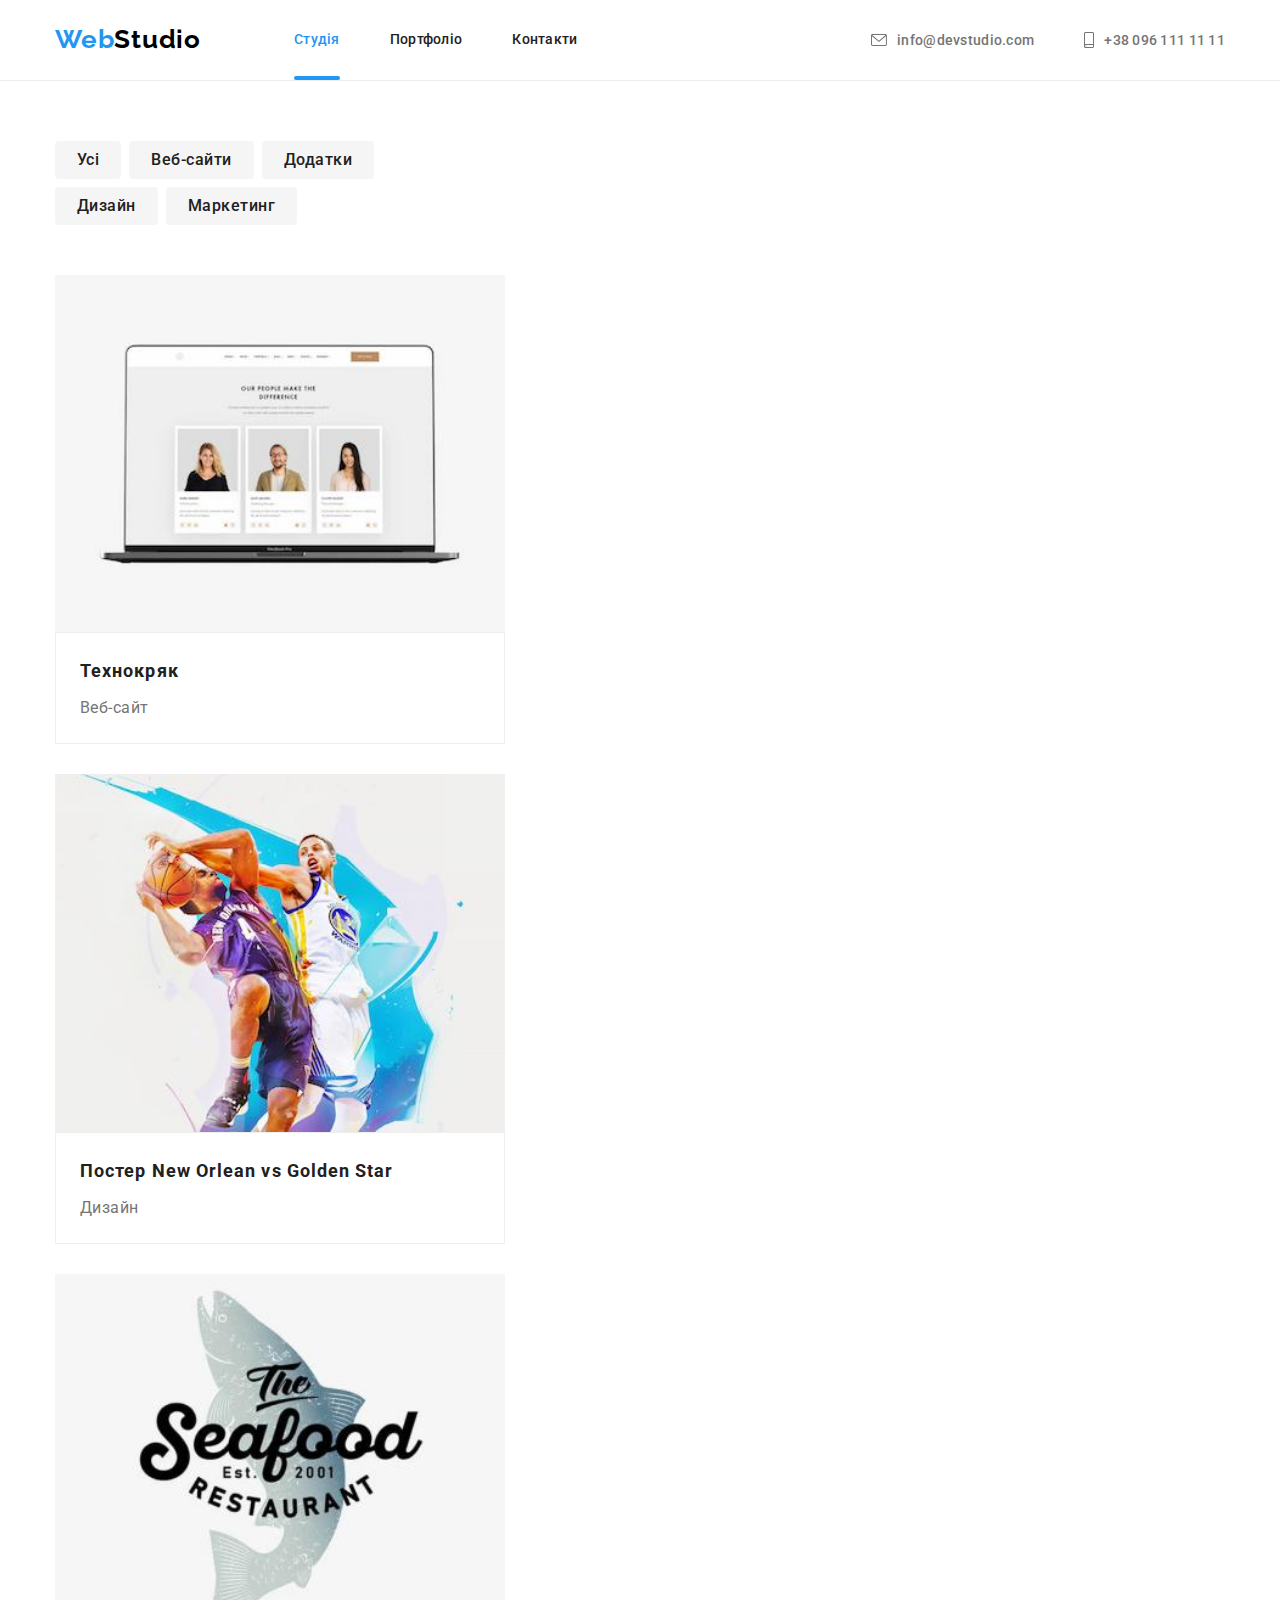
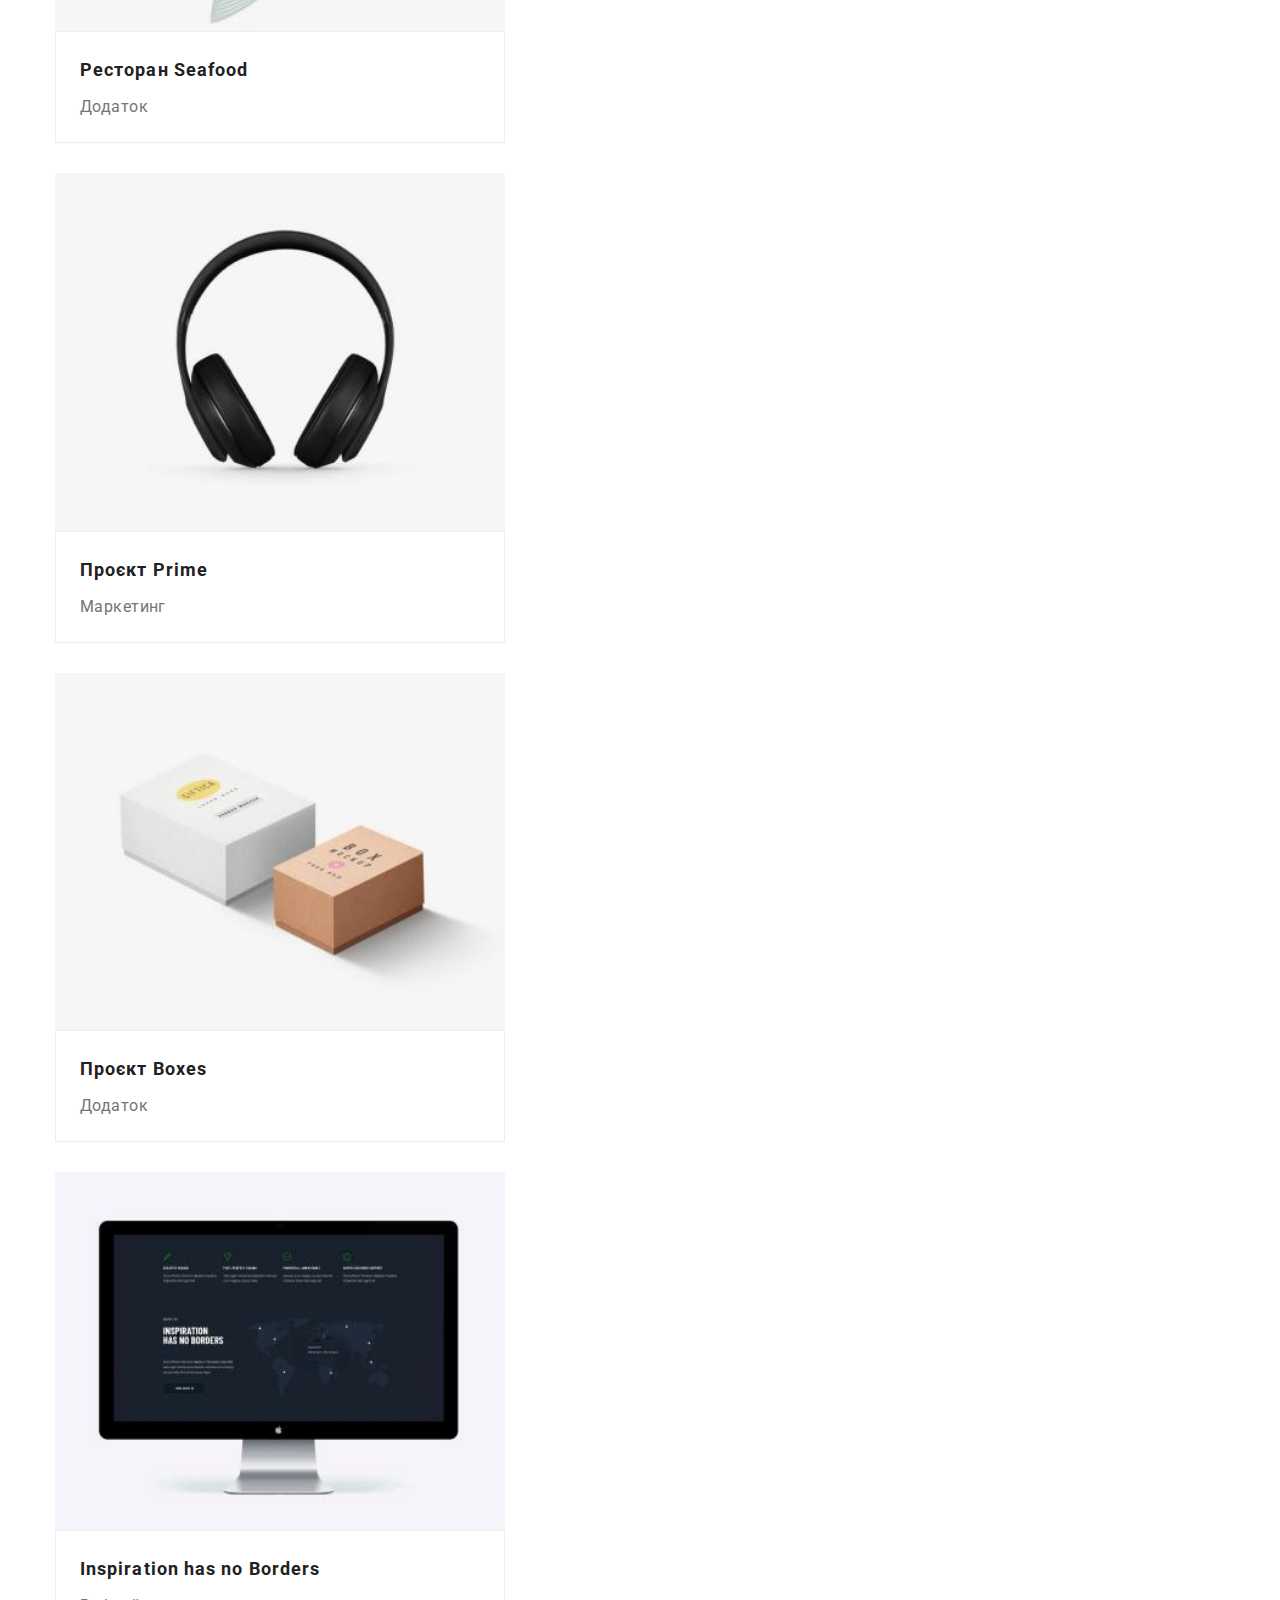
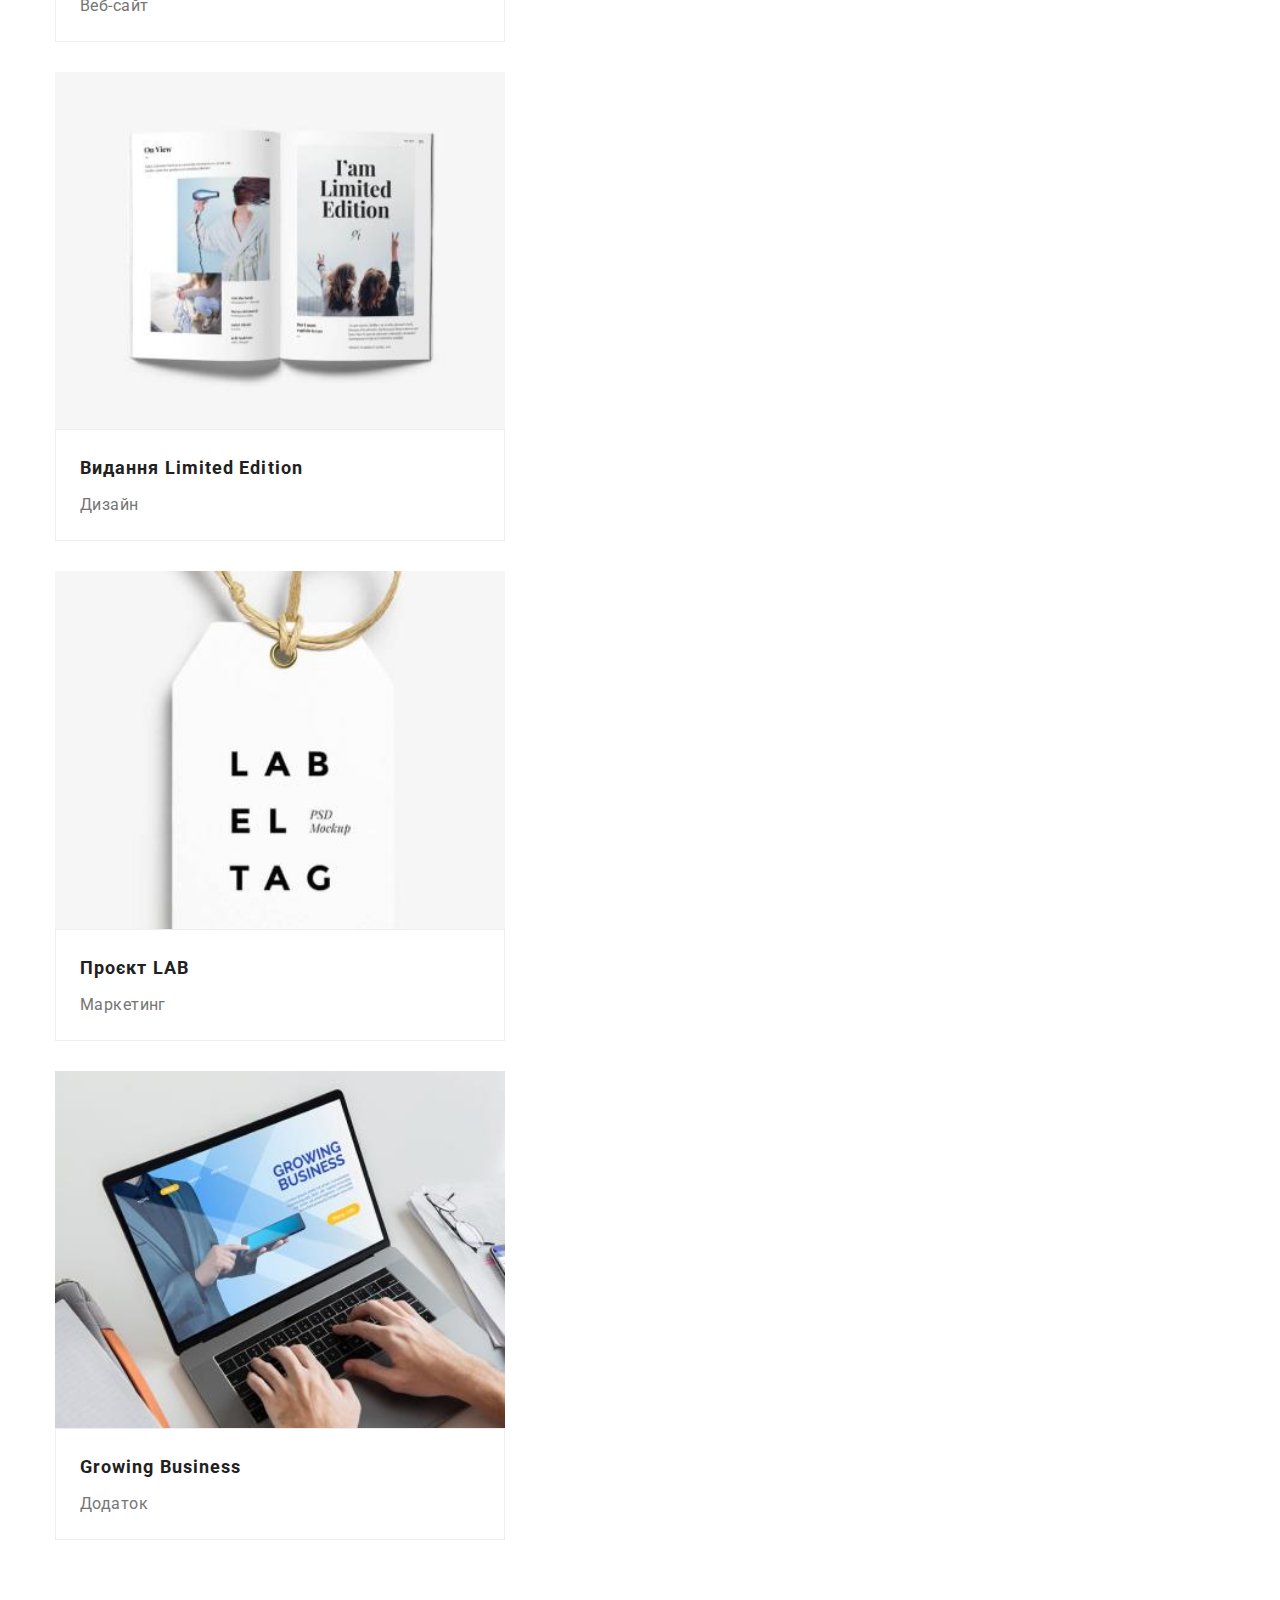
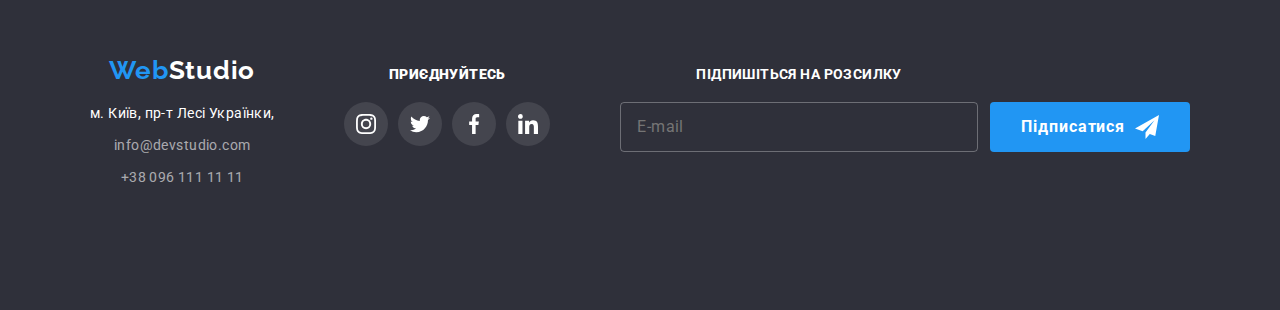
==== commit fade574e: "fixed" ====
--- a/portfolio.html
+++ b/portfolio.html
@@ -20,39 +20,38 @@
 
     <header class="page-header">
       <div class="container flex-header">
-        <a href="./index.html" class="logo link"><span class="logo__part">Web</span>Studio</a>
-        <div class="hidden-header">
-          <nav class="navigation">
-            <ul class="site-nav list">
-              <li class="site-nav__item">
-                <a class="site-nav__link site-nav__link--ative link" href="./index.html">Студія</a>
-              </li>
-              <li class="site-nav__item">
-                <a class="site-nav__link link" href="./portfolio.html">Портфоліо</a>
-              </li>
-              <li class="site-nav__item"><a class="site-nav__link link" href="">Контакти</a></li>
-            </ul>
-          </nav>
-
-          <ul class="auth-nav list">
-            <li class="auth-nav__item">
-              <a href="mailto:info@devstudio.com" class="auth-nav__link link">
-                <svg width="16" height="12" class="auth-nav__icon">
-                  <use href="./images/sprites.svg#icon-envelope"></use>
-                </svg>
-                info@devstudio.com</a
-              >
-            </li>
-            <li class="auth-nav__item">
-              <a href="tel:+380961111111" class="auth-nav__link link"
-                ><svg width="10" height="16" class="auth-nav__icon">
-                  <use href="./images/sprites.svg#icon-smartphone"></use>
-                </svg>
-                +38 096 111 11 11</a
-              >
-            </li>
+        <nav class="navigation">
+          <a href="./index.html" class="logo link"><span class="logo__part">Web</span>Studio</a>
+          <ul class="site-nav list">
+            <li class="site-nav__item">
+              <a class="site-nav__link site-nav__link--ative link" href="./index.html">Студія</a>
+            </li>
+            <li class="site-nav__item">
+              <a class="site-nav__link link" href="./portfolio.html">Портфоліо</a>
+            </li>
+            <li class="site-nav__item"><a class="site-nav__link link" href="">Контакти</a></li>
           </ul>
-        </div>
+        </nav>
+
+        <ul class="auth-nav list">
+          <li class="auth-nav__item">
+            <a href="mailto:info@devstudio.com" class="auth-nav__link link">
+              <svg class="auth-nav__icon first-icon">
+                <use href="./images/sprites.svg#icon-envelope"></use>
+              </svg>
+              info@devstudio.com</a
+            >
+          </li>
+          <li class="auth-nav__item">
+            <a href="tel:+380961111111" class="auth-nav__link link"
+              ><svg class="auth-nav__icon second-icon">
+                <use href="./images/sprites.svg#icon-smartphone"></use>
+              </svg>
+              +38 096 111 11 11</a
+            >
+          </li>
+        </ul>
+
         <button class="burger-btn" type="button" data-menu-button>
           <svg class="burger-btn__icon" aria-label="Перемикач мобільного меню">
             <use class="icon-menu" href="./images/sprites.svg#icon-menu"></use>
--- a/css/main.min.css
+++ b/css/main.min.css
@@ -1 +1 @@
-.footer-btn,.modal-btn{display:-webkit-box;display:-ms-flexbox;display:flex;-webkit-box-align:center;-ms-flex-align:center;align-items:center;-webkit-box-pack:center;-ms-flex-pack:center;justify-content:center;width:200px;height:50px;margin-left:auto;margin-right:auto;cursor:pointer;font-weight:700;font-size:16px;line-height:1.875;letter-spacing:.06em;color:#fff;background-color:#2196f3;border-radius:4px;border:none;-webkit-transition:background-color 250ms cubic-bezier(0.4, 0, 0.2, 1),-webkit-box-shadow 250ms cubic-bezier(0.4, 0, 0.2, 1);transition:background-color 250ms cubic-bezier(0.4, 0, 0.2, 1),-webkit-box-shadow 250ms cubic-bezier(0.4, 0, 0.2, 1);transition:background-color 250ms cubic-bezier(0.4, 0, 0.2, 1),box-shadow 250ms cubic-bezier(0.4, 0, 0.2, 1);transition:background-color 250ms cubic-bezier(0.4, 0, 0.2, 1),box-shadow 250ms cubic-bezier(0.4, 0, 0.2, 1),-webkit-box-shadow 250ms cubic-bezier(0.4, 0, 0.2, 1)}.footer-btn:hover,.modal-btn:hover,.footer-btn:focus,.modal-btn:focus{background-color:#188ce8;-webkit-box-shadow:0px 4px 4px rgba(0,0,0,.15);box-shadow:0px 4px 4px rgba(0,0,0,.15)}h1,h2,h3,p{margin:0}img{display:block;max-width:100%;height:auto}.list{padding:0;margin:0;list-style:none}.link{text-decoration:none}body{font-family:roboto,sans-serif;letter-spacing:.03em;color:#757575;background-color:#fff;font-size:14px}.container{max-width:480px;padding-left:15px;padding-right:15px;margin:0 auto}@media screen and (min-width: 768px){.container{max-width:768px}}@media screen and (min-width: 1200px){.container{min-width:1200px}}.section{margin:0px;padding-top:60px;padding-bottom:60px}.section-title{margin-bottom:50px;color:#212121}.visually-hidden{position:absolute;width:1px;height:1px;margin:-1px;border:0;padding:0;white-space:nowrap;-webkit-clip-path:inset(100%);clip-path:inset(100%);clip:rect(0 0 0 0);overflow:hidden}.logo{font-family:raleway,sans-serif;font-weight:700;font-size:24px;line-height:1.1666666667;letter-spacing:.03em;color:#000}@media screen and (min-width: 1200px){.logo{font-size:26px;line-height:.8387096774}}.page-footer__logo{display:block;margin-bottom:20px;color:#fff}.logo__part{color:#2196f3}.page-header{border-bottom:1px solid #ececec}@media screen and (max-width: 767px){.page-header{padding-top:16px;padding-bottom:16px}}.hidden-header{display:none}@media screen and (min-width: 768px){.hidden-header{display:-webkit-box;display:-ms-flexbox;display:flex;-webkit-box-align:center;-ms-flex-align:center;align-items:center}}.flex-header{display:-webkit-box;display:-ms-flexbox;display:flex;-webkit-box-align:center;-ms-flex-align:center;align-items:center}@media screen and (max-width: 1199px){.flex-header{-webkit-box-pack:justify;-ms-flex-pack:justify;justify-content:space-between}}.site-nav{display:none}@media screen and (min-width: 768px){.site-nav{display:-webkit-box;display:-ms-flexbox;display:flex;margin-left:87px;gap:50px}}@media screen and (min-width: 1199px){.site-nav{margin-left:93px}}.navigation{display:-webkit-box;display:-ms-flexbox;display:flex;-webkit-box-align:center;-ms-flex-align:center;align-items:center}.auth-nav{display:none}@media screen and (min-width: 768px){.auth-nav{display:block}}@media screen and (max-width: 1199px){.auth-nav{margin-left:90px}}@media screen and (min-width: 1200px){.auth-nav{display:-webkit-box;display:-ms-flexbox;display:flex;gap:50px;margin-left:auto}}@media screen and (max-width: 1199px){.auth-nav__item:not(:last-child){margin-bottom:10px}}.site-nav__link{display:block;padding-top:32px;padding-bottom:32px;font-weight:500;line-height:1.14;letter-spacing:.02em;position:relative;color:#212121;-webkit-transition:color 250ms cubic-bezier(0.4, 0, 0.2, 1);transition:color 250ms cubic-bezier(0.4, 0, 0.2, 1)}.site-nav__link:focus,.site-nav__link:hover{color:#2196f3}.site-nav__link--ative{color:#2196f3}.site-nav__link::after{position:absolute;content:"";display:block;width:100%;height:4px;bottom:0;background-color:#2196f3;border-radius:2px;opacity:0;-webkit-transform:translateY(-15px) scale(0.3);transform:translateY(-15px) scale(0.3);-webkit-transition:opacity 250ms cubic-bezier(0.4, 0, 0.2, 1),-webkit-transform 250ms cubic-bezier(0.4, 0, 0.2, 1);transition:opacity 250ms cubic-bezier(0.4, 0, 0.2, 1),-webkit-transform 250ms cubic-bezier(0.4, 0, 0.2, 1);transition:opacity 250ms cubic-bezier(0.4, 0, 0.2, 1),transform 250ms cubic-bezier(0.4, 0, 0.2, 1);transition:opacity 250ms cubic-bezier(0.4, 0, 0.2, 1),transform 250ms cubic-bezier(0.4, 0, 0.2, 1),-webkit-transform 250ms cubic-bezier(0.4, 0, 0.2, 1)}.site-nav__link:hover::after{opacity:1;-webkit-transform:translateY(0) scale(1);transform:translateY(0) scale(1)}.site-nav__link--ative.site-nav__link::after{opacity:1;-webkit-transform:translateY(0);transform:translateY(0)}.auth-nav__link{display:-webkit-box;display:-ms-flexbox;display:flex;-webkit-box-align:center;-ms-flex-align:center;align-items:center;color:#757575;font-weight:500;letter-spacing:.02em;-webkit-transition:color 250ms cubic-bezier(0.4, 0, 0.2, 1);transition:color 250ms cubic-bezier(0.4, 0, 0.2, 1)}.auth-nav__link:focus,.auth-nav__link:hover{color:#2196f3}@media screen and (max-width: 1199px){.auth-nav__link{font-size:12px;line-height:1.1666666667}}.auth-nav__icon{margin-right:10px;fill:currentColor}.auth-nav__icon.first-icon{width:14px;height:10px}.auth-nav__icon.second-icon{width:10px;height:14px}@media screen and (min-width: 1200px){.auth-nav__icon.first-icon{width:16px;height:12px}.auth-nav__icon.second-icon{width:10px;height:16px}}.hero{background-color:#2f303a;max-width:480px;text-align:center;padding:118px 0;margin-left:auto;margin-right:auto;background-image:-webkit-gradient(linear, left top, left bottom, from(rgba(47, 48, 58, 0.4)), to(rgba(47, 48, 58, 0.4))),url(../images/hero-bgi.jpg);background-image:linear-gradient(rgba(47, 48, 58, 0.4), rgba(47, 48, 58, 0.4)),url(../images/hero-bgi.jpg);background-repeat:no-repeat;background-position:center;background-size:cover}@media screen and (min-width: 768px){.hero{max-width:768px}}@media screen and (min-width: 1200px){.hero{padding:200px 0;max-width:1600px}}.hero-title{margin-bottom:30px;color:#fff;font-weight:900;font-size:26px;line-height:1.6153846154;letter-spacing:.06em;text-transform:uppercase}@media screen and (min-width: 1200px){.hero-title{font-size:44px;line-height:1.3636363636}}.hero-button{min-width:216px;min-height:50px;padding:10px 32px;border:0;border-radius:4px;color:#fff;background-color:#2196f3;font-family:inherit;cursor:pointer;letter-spacing:.06em;font-weight:700;-webkit-transition:background-color 250ms cubic-bezier(0.4, 0, 0.2, 1);transition:background-color 250ms cubic-bezier(0.4, 0, 0.2, 1)}.hero-button:hover,.hero-button:focus{background-color:#188ce8}@media screen and (min-width: 768px){.feauters__list{display:-webkit-box;display:-ms-flexbox;display:flex;-ms-flex-wrap:wrap;flex-wrap:wrap;gap:30px}}.feauters__item{max-width:450px;margin-bottom:30px}@media screen and (min-width: 768px){.feauters__item{-ms-flex-preferred-size:calc((100% - 30px)/2);flex-basis:calc((100% - 30px)/2)}}@media screen and (min-width: 1200px){.feauters__item{-ms-flex-preferred-size:calc((100% - 90px)/4);flex-basis:calc((100% - 90px)/4)}}.feauters__thumb{display:-webkit-box;display:-ms-flexbox;display:flex;-webkit-box-align:center;-ms-flex-align:center;align-items:center;-webkit-box-pack:center;-ms-flex-pack:center;justify-content:center;max-width:450px;height:120px;margin-bottom:30px;background-color:#f5f4fa}@media screen and (min-width: 768px){.feauters__thumb{width:354px}}@media screen and (min-width: 1200px){.feauters__thumb{width:270px}}.feauters__title{margin-bottom:10px;text-align:center;font-size:14px;line-height:1.14;text-transform:uppercase;color:#212121}@media screen and (min-width: 768px){.feauters__title{text-align:left}}.feauters__text{font-size:14px;line-height:1.71}.doing{display:none}@media screen and (min-width: 1200px){.doing{display:block}}.doing__list{display:-webkit-box;display:-ms-flexbox;display:flex;gap:30px}.doing__item{-ms-flex-preferred-size:calc((100% - 60px)/3);flex-basis:calc((100% - 60px)/3)}.section-title{font-size:36px;line-height:1.16;text-align:center}.doing__thumb{position:relative}.doing__text{position:absolute;width:100%;height:70px;bottom:0;display:-webkit-box;display:-ms-flexbox;display:flex;-webkit-box-pack:center;-ms-flex-pack:center;justify-content:center;-webkit-box-align:center;-ms-flex-align:center;align-items:center;font-weight:700;font-size:14px;line-height:16px;text-align:center;letter-spacing:.03em;text-transform:uppercase;color:#fff;background:rgba(47,48,58,.8)}.team{background-color:#f5f5f5}@media screen and (min-width: 768px){.team__list{display:-webkit-box;display:-ms-flexbox;display:flex;-ms-flex-wrap:wrap;flex-wrap:wrap;gap:30px}}.team__item{max-width:450px;border-bottom-left-radius:4px;border-bottom-right-radius:4px;padding-bottom:30px;margin-bottom:30px;background-color:#fff;-webkit-box-shadow:0px 4px 4px rgba(96,96,96,.15);box-shadow:0px 4px 4px rgba(96,96,96,.15)}.team__item:last-child{margin-bottom:0}@media screen and (min-width: 768px){.team__item{-ms-flex-preferred-size:calc((100% - 30px)/2);flex-basis:calc((100% - 30px)/2);margin:0}}@media screen and (min-width: 1200px){.team__item{-ms-flex-preferred-size:calc((100% - 90px)/4);flex-basis:calc((100% - 90px)/4)}}.team__pic{margin-bottom:30px}.team__name{margin-bottom:10px;font-weight:500;font-size:16px;line-height:1.18;color:#212121;text-align:center}.team__text{margin-bottom:16px;font-size:16px;line-height:1.18;text-align:center}.socials-list{display:-webkit-box;display:-ms-flexbox;display:flex;gap:10px;text-align:center;-webkit-box-pack:center;-ms-flex-pack:center;justify-content:center}.socials-list__item{display:-webkit-box;display:-ms-flexbox;display:flex;-webkit-box-align:center;-ms-flex-align:center;align-items:center;-webkit-box-pack:center;-ms-flex-pack:center;justify-content:center;width:44px;height:44px;fill:#afb1b8;border-radius:50%;-webkit-transition:fill 250ms cubic-bezier(0.4, 0, 0.2, 1),background-color 250ms cubic-bezier(0.4, 0, 0.2, 1);transition:fill 250ms cubic-bezier(0.4, 0, 0.2, 1),background-color 250ms cubic-bezier(0.4, 0, 0.2, 1)}.socials-list__item:hover,.socials-list__item:focus{fill:#fff;background-color:#2196f3}.customers__list{display:-webkit-box;display:-ms-flexbox;display:flex;-ms-flex-wrap:wrap;flex-wrap:wrap;-webkit-box-pack:center;-ms-flex-pack:center;justify-content:center;text-align:center;gap:30px}.customer__item{cursor:pointer;display:-webkit-box;display:-ms-flexbox;display:flex;-webkit-box-pack:center;-ms-flex-pack:center;justify-content:center;-webkit-box-align:center;-ms-flex-align:center;align-items:center;border:1px solid #afb1b8;border-radius:4px;fill:#afb1b8;width:210px;height:92px;-webkit-transition:fill 250ms cubic-bezier(0.4, 0, 0.2, 1),border 250ms cubic-bezier(0.4, 0, 0.2, 1);transition:fill 250ms cubic-bezier(0.4, 0, 0.2, 1),border 250ms cubic-bezier(0.4, 0, 0.2, 1)}.customer__item:hover,.customer__item:focus{border-color:#2196f3;fill:#2196f3}@media screen and (min-width: 1200px){.customer__item{width:170px}}.customer__logo{width:106px;height:60px;fill:inherit}.backdrop{z-index:12;position:fixed;top:0;left:0;width:100%;height:100%;background-color:rgba(0,0,0,.2);opacity:1;-webkit-transition:opacity 250ms cubic-bezier(0.4, 0, 0.2, 1);transition:opacity 250ms cubic-bezier(0.4, 0, 0.2, 1)}.backdrop.is-hidden{opacity:0;pointer-events:none}.modal{z-index:13;position:relative;position:absolute;top:50%;left:50%;-webkit-filter:blur(0);filter:blur(0);-webkit-transform:translate(-50%, -50%) rotate(0deg);transform:translate(-50%, -50%) rotate(0deg);-webkit-transition:-webkit-transform 500ms cubic-bezier(0.4, 0, 0.2, 1);transition:-webkit-transform 500ms cubic-bezier(0.4, 0, 0.2, 1);transition:transform 500ms cubic-bezier(0.4, 0, 0.2, 1);transition:transform 500ms cubic-bezier(0.4, 0, 0.2, 1), -webkit-transform 500ms cubic-bezier(0.4, 0, 0.2, 1);width:450px;height:609px;background-color:#fff}.backdrop.is-hidden .modal{-webkit-filter:blur(50px);filter:blur(50px);-webkit-transform:translate(-50%, -150%) rotate(-90deg);transform:translate(-50%, -150%) rotate(-90deg)}.close-btn{position:absolute;top:8px;right:8px;display:-webkit-box;display:-ms-flexbox;display:flex;-webkit-box-pack:center;-ms-flex-pack:center;justify-content:center;-webkit-box-align:center;-ms-flex-align:center;align-items:center;width:30px;height:30px;border-radius:50%;border:1px solid rgba(0,0,0,.1);background-color:#fff;-webkit-transition:background-color 250ms cubic-bezier(0.4, 0, 0.2, 1),-webkit-box-shadow 250ms cubic-bezier(0.4, 0, 0.2, 1);transition:background-color 250ms cubic-bezier(0.4, 0, 0.2, 1),-webkit-box-shadow 250ms cubic-bezier(0.4, 0, 0.2, 1);transition:background-color 250ms cubic-bezier(0.4, 0, 0.2, 1),box-shadow 250ms cubic-bezier(0.4, 0, 0.2, 1);transition:background-color 250ms cubic-bezier(0.4, 0, 0.2, 1),box-shadow 250ms cubic-bezier(0.4, 0, 0.2, 1),-webkit-box-shadow 250ms cubic-bezier(0.4, 0, 0.2, 1)}.close-btn:hover,.close-btn:focus{background-color:#2196f3;-webkit-box-shadow:0px 3px 1px rgba(0,0,0,.1),0px 1px 2px rgba(0,0,0,.08),0px 2px 2px rgba(0,0,0,.12);box-shadow:0px 3px 1px rgba(0,0,0,.1),0px 1px 2px rgba(0,0,0,.08),0px 2px 2px rgba(0,0,0,.12)}.close-icon{width:18px;height:18px;-webkit-transition:fill 250ms cubic-bezier(0.4, 0, 0.2, 1);transition:fill 250ms cubic-bezier(0.4, 0, 0.2, 1)}.close-btn:hover .close-icon,.close-btn:focus .close-icon{fill:#fff}.modal-form{padding:40px}.modal-title{text-align:center;font-weight:700;font-size:20px;line-height:1.15;text-align:center;letter-spacing:.03em;color:#212121;margin-bottom:12px}.form-block{max-width:100%;position:relative;margin-bottom:10px}.form-label,.comment-field{font-size:12px;line-height:1.1666666667;letter-spacing:.01em;color:#757575}.form-label{margin-bottom:4px;display:block}.form-field{width:100%;padding:11px;padding-left:42px;border:1px solid rgba(33,33,33,.2);border-radius:4px;-webkit-transition:border 250ms cubic-bezier(0.4, 0, 0.2, 1);transition:border 250ms cubic-bezier(0.4, 0, 0.2, 1)}.form-field:focus,.form-field:hover{border-color:#2196f3}.comment-field{resize:none;padding-top:12px;padding-left:16px;height:120px;color:rgba(117,117,117,.5)}:focus-visible{outline:rgba(0,0,0,0)}.form-icon{position:absolute;top:30px;left:12px;-webkit-transition:fill 250ms cubic-bezier(0.4, 0, 0.2, 1);transition:fill 250ms cubic-bezier(0.4, 0, 0.2, 1)}.form-field:focus+.form-icon,.form-field:hover+.form-icon{fill:#2196f3}.policy-block{position:relative;display:-webkit-box;display:-ms-flexbox;display:flex;-webkit-box-align:center;-ms-flex-align:center;align-items:center;-webkit-box-pack:center;-ms-flex-pack:center;justify-content:center}.policy-lable{font-size:12px;line-height:1.1666666667;letter-spacing:.03em;color:#757575;margin-bottom:30px;margin-left:8px}.policy-link{color:#2196f3}.modal-check{-webkit-appearance:none;-moz-appearance:none;appearance:none}.policy-icon{position:absolute;top:-2px;left:0;width:16px;height:15px;background-image:url(../images/icon-check.svg);border-radius:2px;border:2px solid #212121;-webkit-transition:border 250ms cubic-bezier(0.4, 0, 0.2, 1),background-color 250ms cubic-bezier(0.4, 0, 0.2, 1);transition:border 250ms cubic-bezier(0.4, 0, 0.2, 1),background-color 250ms cubic-bezier(0.4, 0, 0.2, 1)}.modal-check:checked+.policy-icon{background-color:#2196f3;background-size:contain;border:none}.modal-btn{padding:10px 52px}.page-footer{padding-top:60px;padding-bottom:60px;text-align:center;background-color:#2f303a}@media screen and (min-width: 768px){.footer-flex{display:-webkit-box;display:-ms-flexbox;display:flex;-ms-flex-pack:distribute;justify-content:space-around;-ms-flex-wrap:wrap;flex-wrap:wrap;-webkit-box-align:baseline;-ms-flex-align:baseline;align-items:baseline}}.contacts{font-style:normal;font-size:14px;line-height:1.71}.contacts .item{margin-bottom:8px}.contacts .item:last-child{margin-bottom:89px}@media screen and (min-width: 768px){.contacts .item:last-child{margin-bottom:60px}}.contacts .link{color:rgba(255,255,255,.6);-webkit-transition:color 250ms cubic-bezier(0.4, 0, 0.2, 1);transition:color 250ms cubic-bezier(0.4, 0, 0.2, 1)}.contacts .location{color:#fff}.contacts .link:hover,.contacts .link:focus{color:#2196f3}.join{color:#fff;margin-bottom:20px;font-weight:700;font-size:14px;line-height:16px;letter-spacing:.03em;text-transform:uppercase}.socials{display:-webkit-box;display:-ms-flexbox;display:flex;-webkit-box-pack:center;-ms-flex-pack:center;justify-content:center;gap:10px;margin-bottom:60px}.socials-link{display:-webkit-box;display:-ms-flexbox;display:flex;-webkit-box-pack:center;-ms-flex-pack:center;justify-content:center;-webkit-box-align:center;-ms-flex-align:center;align-items:center;border-radius:50%;background-color:rgba(255,255,255,.1);width:44px;height:44px;-webkit-transition:background-color 250ms cubic-bezier(0.4, 0, 0.2, 1);transition:background-color 250ms cubic-bezier(0.4, 0, 0.2, 1)}.socials-link:hover,.socials-link:focus{background-color:#2196f3}.socials-logo{width:20px;height:20px;fill:#fff}@media screen and (min-width: 1200px){.footer-form{display:-webkit-box;display:-ms-flexbox;display:flex;-webkit-box-align:end;-ms-flex-align:end;align-items:flex-end}}.footer-form-lable{font-weight:700;font-size:14px;line-height:1.1428571429;letter-spacing:.03em;text-transform:uppercase;color:#fff}.footer-form-field{display:-webkit-box;display:-ms-flexbox;display:flex;-webkit-box-align:center;-ms-flex-align:center;align-items:center;-webkit-box-pack:center;-ms-flex-pack:center;justify-content:center;width:450px;height:50px;padding:15px 16px;margin-top:20px;margin-bottom:20px;font-weight:400;font-size:16px;line-height:4;letter-spacing:.03em;color:rgba(255,255,255,.6);border:1px solid rgba(255,255,255,.3);border-radius:4px;-webkit-transition:border 250ms cubic-bezier(0.4, 0, 0.2, 1);transition:border 250ms cubic-bezier(0.4, 0, 0.2, 1);background-color:inherit}.footer-form-field:focus,.footer-form-field:hover{border:1px solid #2196f3;outline:#2196f3}@media screen and (min-width: 1200px){.footer-form-field{width:358px;margin-bottom:0px}}.footer-btn{padding:10px 28px}@media screen and (min-width: 1200px){.footer-btn{margin-left:12px}}.footer-form-icon{margin-left:10px;fill:#fff}.filter{display:-webkit-box;display:-ms-flexbox;display:flex;-webkit-box-pack:left;-ms-flex-pack:left;justify-content:left;-ms-flex-wrap:wrap;flex-wrap:wrap;gap:8px;margin-bottom:50px;width:326px}.filter__btn{padding:6px 22px;border:0;border-radius:4px;font-weight:500;font-size:16px;line-height:1.62;color:#212121;background-color:#f5f5f5;letter-spacing:.03em;cursor:pointer;-webkit-transition:background-color 250ms cubic-bezier(0.4, 0, 0.2, 1),color 250ms cubic-bezier(0.4, 0, 0.2, 1),-webkit-box-shadow 250ms cubic-bezier(0.4, 0, 0.2, 1);transition:background-color 250ms cubic-bezier(0.4, 0, 0.2, 1),color 250ms cubic-bezier(0.4, 0, 0.2, 1),-webkit-box-shadow 250ms cubic-bezier(0.4, 0, 0.2, 1);transition:background-color 250ms cubic-bezier(0.4, 0, 0.2, 1),color 250ms cubic-bezier(0.4, 0, 0.2, 1),box-shadow 250ms cubic-bezier(0.4, 0, 0.2, 1);transition:background-color 250ms cubic-bezier(0.4, 0, 0.2, 1),color 250ms cubic-bezier(0.4, 0, 0.2, 1),box-shadow 250ms cubic-bezier(0.4, 0, 0.2, 1),-webkit-box-shadow 250ms cubic-bezier(0.4, 0, 0.2, 1)}.filter__btn:hover,.filter__btn:focus{color:#fff;background-color:#2196f3;-webkit-box-shadow:0px 3px 1px rgba(0,0,0,.1),0px 1px 2px rgba(0,0,0,.08),0px 2px 2px rgba(0,0,0,.12);box-shadow:0px 3px 1px rgba(0,0,0,.1),0px 1px 2px rgba(0,0,0,.08),0px 2px 2px rgba(0,0,0,.12)}.card-list__item{margin-bottom:30px;max-width:450px;-webkit-transition:-webkit-box-shadow 250ms cubic-bezier(0.4, 0, 0.2, 1);transition:-webkit-box-shadow 250ms cubic-bezier(0.4, 0, 0.2, 1);transition:box-shadow 250ms cubic-bezier(0.4, 0, 0.2, 1);transition:box-shadow 250ms cubic-bezier(0.4, 0, 0.2, 1), -webkit-box-shadow 250ms cubic-bezier(0.4, 0, 0.2, 1)}.card-list__item:last-child{margin-bottom:0}.card-list__item:focus,.card-list__item:hover{-webkit-box-shadow:0px 1px 1px rgba(0,0,0,.12),0px 4px 4px rgba(0,0,0,.06),1px 4px 6px rgba(0,0,0,.16);box-shadow:0px 1px 1px rgba(0,0,0,.12),0px 4px 4px rgba(0,0,0,.06),1px 4px 6px rgba(0,0,0,.16)}.card-list__title{margin-bottom:4px;font-weight:700;font-size:18px;line-height:2;letter-spacing:.06em;color:#212121}.card-list__desc{font-size:16px;line-height:1.87;color:#757575}.bordered-part{padding-top:20px;padding-bottom:20px;padding-left:24px;border:1px solid #eee}.card-list__thumb{position:relative;overflow:hidden}.card-list__thumb::before{position:absolute;display:inline-block;top:100%;-webkit-transition:-webkit-transform 250ms cubic-bezier(0.4, 0, 0.2, 1);transition:-webkit-transform 250ms cubic-bezier(0.4, 0, 0.2, 1);transition:transform 250ms cubic-bezier(0.4, 0, 0.2, 1);transition:transform 250ms cubic-bezier(0.4, 0, 0.2, 1), -webkit-transform 250ms cubic-bezier(0.4, 0, 0.2, 1);content:"";width:100%;height:100%;background-color:rgba(33,150,243,.9)}.card-list__link:hover .card-list__thumb::before{-webkit-transform:translateY(-100%);transform:translateY(-100%)}.card-list__text{position:absolute;top:50%;left:50%;-webkit-transform:translate(-50%, 50%);transform:translate(-50%, 50%);min-width:322px;min-height:168px;padding:63px 24px;font-weight:400;font-size:18px;line-height:1.5555555556;letter-spacing:.03em;color:#fff;-webkit-transition:-webkit-transform 250ms cubic-bezier(0.4, 0, 0.2, 1);transition:-webkit-transform 250ms cubic-bezier(0.4, 0, 0.2, 1);transition:transform 250ms cubic-bezier(0.4, 0, 0.2, 1);transition:transform 250ms cubic-bezier(0.4, 0, 0.2, 1), -webkit-transform 250ms cubic-bezier(0.4, 0, 0.2, 1)}.card-list__link:hover .card-list__text{-webkit-transform:translate(-50%, -50%);transform:translate(-50%, -50%)}.burger-btn{background-color:#fff;border:none;width:40px;height:40px;z-index:11}.burger-btn .icon-cross{opacity:0}.burger-btn.is-open .icon-cross{opacity:1}.burger-btn.is-open .icon-menu{opacity:0}@media screen and (min-width: 768px){.burger-btn{display:none}}.burger-btn__icon{width:24px;height:16px}.menu{position:fixed;top:0;left:100%;width:100%;background-color:#fff;padding:48px 40px;-webkit-transition:-webkit-transform 250ms cubic-bezier(0.4, 0, 0.2, 1);transition:-webkit-transform 250ms cubic-bezier(0.4, 0, 0.2, 1);transition:transform 250ms cubic-bezier(0.4, 0, 0.2, 1);transition:transform 250ms cubic-bezier(0.4, 0, 0.2, 1), -webkit-transform 250ms cubic-bezier(0.4, 0, 0.2, 1)}.menu.is-open{-webkit-transform:translatex(-100%);transform:translatex(-100%)}.menu__item{margin-bottom:35px}.menu__item:last-child{margin-bottom:302px}.menu__link{text-decoration:none;font-size:40px;line-height:1.175;letter-spacing:.02em;color:#212121}.menu__link--active{color:#2196f3}.menu__contacts-item{margin-bottom:32px}.menu__contacts-item:last-child{margin-bottom:64px}.menu__tel{font-size:34px;line-height:1.1764705882;letter-spacing:.02em;color:#2196f3}.menu__mail{font-size:24px;line-height:1.1666666667;letter-spacing:.02em;color:#757575}.menu__social-list{display:-webkit-box;display:-ms-flexbox;display:flex;-webkit-box-pack:center;-ms-flex-pack:center;justify-content:center}.menu__social-item{padding-right:10px;padding-left:10px;border-right:1px solid rgba(33,33,33,.2)}.menu__social-item:last-child{border:none}.menu__social-link{font-size:18px;line-height:1.2222222222;letter-spacing:.02em;color:#2196f3}/*# sourceMappingURL=main.min.css.map */+.footer-btn,.modal-btn{display:-webkit-box;display:-ms-flexbox;display:flex;-webkit-box-align:center;-ms-flex-align:center;align-items:center;-webkit-box-pack:center;-ms-flex-pack:center;justify-content:center;width:200px;height:50px;margin-left:auto;margin-right:auto;cursor:pointer;font-weight:700;font-size:16px;line-height:1.875;letter-spacing:.06em;color:#fff;background-color:#2196f3;border-radius:4px;border:none;-webkit-transition:background-color 250ms cubic-bezier(0.4, 0, 0.2, 1),-webkit-box-shadow 250ms cubic-bezier(0.4, 0, 0.2, 1);transition:background-color 250ms cubic-bezier(0.4, 0, 0.2, 1),-webkit-box-shadow 250ms cubic-bezier(0.4, 0, 0.2, 1);transition:background-color 250ms cubic-bezier(0.4, 0, 0.2, 1),box-shadow 250ms cubic-bezier(0.4, 0, 0.2, 1);transition:background-color 250ms cubic-bezier(0.4, 0, 0.2, 1),box-shadow 250ms cubic-bezier(0.4, 0, 0.2, 1),-webkit-box-shadow 250ms cubic-bezier(0.4, 0, 0.2, 1)}.footer-btn:hover,.modal-btn:hover,.footer-btn:focus,.modal-btn:focus{background-color:#188ce8;-webkit-box-shadow:0px 4px 4px rgba(0,0,0,.15);box-shadow:0px 4px 4px rgba(0,0,0,.15)}h1,h2,h3,p{margin:0}img{display:block;max-width:100%;height:auto}.list{padding:0;margin:0;list-style:none}.link{text-decoration:none}body{font-family:roboto,sans-serif;letter-spacing:.03em;color:#757575;background-color:#fff;font-size:14px}.container{max-width:480px;padding-left:15px;padding-right:15px;margin:0 auto}@media screen and (min-width: 768px){.container{max-width:768px}}@media screen and (min-width: 1200px){.container{max-width:1200px}}.section{margin:0px;padding-top:60px;padding-bottom:60px}.section-title{margin-bottom:50px;color:#212121}.visually-hidden{position:absolute;width:1px;height:1px;margin:-1px;border:0;padding:0;white-space:nowrap;-webkit-clip-path:inset(100%);clip-path:inset(100%);clip:rect(0 0 0 0);overflow:hidden}.logo{font-family:raleway,sans-serif;font-weight:700;font-size:24px;line-height:1.1666666667;letter-spacing:.03em;color:#000}@media screen and (min-width: 1200px){.logo{font-size:26px;line-height:.8387096774}}.page-footer__logo{display:block;margin-bottom:20px;color:#fff}.logo__part{color:#2196f3}.page-header{border-bottom:1px solid #ececec}@media screen and (max-width: 767px){.page-header{padding-top:16px;padding-bottom:16px}}.hidden-header{display:none}@media screen and (min-width: 768px){.hidden-header{display:-webkit-box;display:-ms-flexbox;display:flex;-webkit-box-align:center;-ms-flex-align:center;align-items:center}}.flex-header{display:-webkit-box;display:-ms-flexbox;display:flex;-webkit-box-align:center;-ms-flex-align:center;align-items:center}@media screen and (max-width: 1199px){.flex-header{-webkit-box-pack:justify;-ms-flex-pack:justify;justify-content:space-between}}.site-nav{display:none}@media screen and (min-width: 768px){.site-nav{display:-webkit-box;display:-ms-flexbox;display:flex;margin-left:87px;gap:50px}}@media screen and (min-width: 1199px){.site-nav{margin-left:93px}}.navigation{display:-webkit-box;display:-ms-flexbox;display:flex;-webkit-box-align:center;-ms-flex-align:center;align-items:center}.auth-nav{display:none}@media screen and (min-width: 768px){.auth-nav{display:block}}@media screen and (max-width: 1199px){.auth-nav{margin-left:90px}}@media screen and (min-width: 1200px){.auth-nav{display:-webkit-box;display:-ms-flexbox;display:flex;gap:50px;margin-left:auto}}@media screen and (max-width: 1199px){.auth-nav__item:not(:last-child){margin-bottom:10px}}.site-nav__link{display:block;padding-top:32px;padding-bottom:32px;font-weight:500;line-height:1.14;letter-spacing:.02em;position:relative;color:#212121;-webkit-transition:color 250ms cubic-bezier(0.4, 0, 0.2, 1);transition:color 250ms cubic-bezier(0.4, 0, 0.2, 1)}.site-nav__link:focus,.site-nav__link:hover{color:#2196f3}.site-nav__link--ative{color:#2196f3}.site-nav__link::after{position:absolute;content:"";display:block;width:100%;height:4px;bottom:0;background-color:#2196f3;border-radius:2px;opacity:0;-webkit-transform:translateY(-15px) scale(0.3);transform:translateY(-15px) scale(0.3);-webkit-transition:opacity 250ms cubic-bezier(0.4, 0, 0.2, 1),-webkit-transform 250ms cubic-bezier(0.4, 0, 0.2, 1);transition:opacity 250ms cubic-bezier(0.4, 0, 0.2, 1),-webkit-transform 250ms cubic-bezier(0.4, 0, 0.2, 1);transition:opacity 250ms cubic-bezier(0.4, 0, 0.2, 1),transform 250ms cubic-bezier(0.4, 0, 0.2, 1);transition:opacity 250ms cubic-bezier(0.4, 0, 0.2, 1),transform 250ms cubic-bezier(0.4, 0, 0.2, 1),-webkit-transform 250ms cubic-bezier(0.4, 0, 0.2, 1)}.site-nav__link:hover::after{opacity:1;-webkit-transform:translateY(0) scale(1);transform:translateY(0) scale(1)}.site-nav__link--ative.site-nav__link::after{opacity:1;-webkit-transform:translateY(0);transform:translateY(0)}.auth-nav__link{display:-webkit-box;display:-ms-flexbox;display:flex;-webkit-box-align:center;-ms-flex-align:center;align-items:center;color:#757575;font-weight:500;letter-spacing:.02em;-webkit-transition:color 250ms cubic-bezier(0.4, 0, 0.2, 1);transition:color 250ms cubic-bezier(0.4, 0, 0.2, 1)}.auth-nav__link:focus,.auth-nav__link:hover{color:#2196f3}@media screen and (max-width: 1199px){.auth-nav__link{font-size:12px;line-height:1.1666666667}}.auth-nav__icon{margin-right:10px;fill:currentColor}.auth-nav__icon.first-icon{width:14px;height:10px}.auth-nav__icon.second-icon{width:10px;height:14px}@media screen and (min-width: 1200px){.auth-nav__icon.first-icon{width:16px;height:12px}.auth-nav__icon.second-icon{width:10px;height:16px}}.hero{background-color:#2f303a;max-width:480px;text-align:center;padding:118px 0;margin-left:auto;margin-right:auto;background-image:-webkit-gradient(linear, left top, left bottom, from(rgba(47, 48, 58, 0.4)), to(rgba(47, 48, 58, 0.4))),url(../images/hero-bgi.jpg);background-image:linear-gradient(rgba(47, 48, 58, 0.4), rgba(47, 48, 58, 0.4)),url(../images/hero-bgi.jpg);background-repeat:no-repeat;background-position:center;background-size:cover}@media screen and (min-width: 768px){.hero{max-width:768px}}@media screen and (min-width: 1200px){.hero{padding:200px 0;max-width:1600px}}.hero-title{margin-bottom:30px;color:#fff;font-weight:900;font-size:26px;line-height:1.6153846154;letter-spacing:.06em;text-transform:uppercase}@media screen and (min-width: 1200px){.hero-title{font-size:44px;line-height:1.3636363636}}.hero-button{min-width:216px;min-height:50px;padding:10px 32px;border:0;border-radius:4px;color:#fff;background-color:#2196f3;font-family:inherit;cursor:pointer;letter-spacing:.06em;font-weight:700;-webkit-transition:background-color 250ms cubic-bezier(0.4, 0, 0.2, 1);transition:background-color 250ms cubic-bezier(0.4, 0, 0.2, 1)}.hero-button:hover,.hero-button:focus{background-color:#188ce8}@media screen and (min-width: 768px){.feauters__list{display:-webkit-box;display:-ms-flexbox;display:flex;-ms-flex-wrap:wrap;flex-wrap:wrap;gap:30px}}.feauters__item{max-width:450px;margin-bottom:30px}@media screen and (min-width: 768px){.feauters__item{-ms-flex-preferred-size:calc((100% - 30px)/2);flex-basis:calc((100% - 30px)/2)}}@media screen and (min-width: 1200px){.feauters__item{-ms-flex-preferred-size:calc((100% - 90px)/4);flex-basis:calc((100% - 90px)/4)}}.feauters__thumb{display:-webkit-box;display:-ms-flexbox;display:flex;-webkit-box-align:center;-ms-flex-align:center;align-items:center;-webkit-box-pack:center;-ms-flex-pack:center;justify-content:center;max-width:450px;height:120px;margin-bottom:30px;background-color:#f5f4fa}@media screen and (min-width: 768px){.feauters__thumb{width:354px}}@media screen and (min-width: 1200px){.feauters__thumb{width:270px}}.feauters__title{margin-bottom:10px;text-align:center;font-size:14px;line-height:1.14;text-transform:uppercase;color:#212121}@media screen and (min-width: 768px){.feauters__title{text-align:left}}.feauters__text{font-size:14px;line-height:1.71}.doing{display:none}@media screen and (min-width: 1200px){.doing{display:block}}.doing__list{display:-webkit-box;display:-ms-flexbox;display:flex;gap:30px}.doing__item{-ms-flex-preferred-size:calc((100% - 60px)/3);flex-basis:calc((100% - 60px)/3)}.section-title{font-size:36px;line-height:1.16;text-align:center}.doing__thumb{position:relative}.doing__text{position:absolute;width:100%;height:70px;bottom:0;display:-webkit-box;display:-ms-flexbox;display:flex;-webkit-box-pack:center;-ms-flex-pack:center;justify-content:center;-webkit-box-align:center;-ms-flex-align:center;align-items:center;font-weight:700;font-size:14px;line-height:16px;text-align:center;letter-spacing:.03em;text-transform:uppercase;color:#fff;background:rgba(47,48,58,.8)}.team{background-color:#f5f5f5}@media screen and (min-width: 768px){.team__list{display:-webkit-box;display:-ms-flexbox;display:flex;-ms-flex-wrap:wrap;flex-wrap:wrap;gap:30px}}.team__item{max-width:450px;border-bottom-left-radius:4px;border-bottom-right-radius:4px;padding-bottom:30px;margin-bottom:30px;background-color:#fff;-webkit-box-shadow:0px 4px 4px rgba(96,96,96,.15);box-shadow:0px 4px 4px rgba(96,96,96,.15)}.team__item:last-child{margin-bottom:0}@media screen and (min-width: 768px){.team__item{-ms-flex-preferred-size:calc((100% - 30px)/2);flex-basis:calc((100% - 30px)/2);margin:0}}@media screen and (min-width: 1200px){.team__item{-ms-flex-preferred-size:calc((100% - 90px)/4);flex-basis:calc((100% - 90px)/4)}}.team__pic{margin-bottom:30px}.team__name{margin-bottom:10px;font-weight:500;font-size:16px;line-height:1.18;color:#212121;text-align:center}.team__text{margin-bottom:16px;font-size:16px;line-height:1.18;text-align:center}.socials-list{display:-webkit-box;display:-ms-flexbox;display:flex;gap:10px;text-align:center;-webkit-box-pack:center;-ms-flex-pack:center;justify-content:center}.socials-list__item{display:-webkit-box;display:-ms-flexbox;display:flex;-webkit-box-align:center;-ms-flex-align:center;align-items:center;-webkit-box-pack:center;-ms-flex-pack:center;justify-content:center;width:44px;height:44px;fill:#afb1b8;border-radius:50%;-webkit-transition:fill 250ms cubic-bezier(0.4, 0, 0.2, 1),background-color 250ms cubic-bezier(0.4, 0, 0.2, 1);transition:fill 250ms cubic-bezier(0.4, 0, 0.2, 1),background-color 250ms cubic-bezier(0.4, 0, 0.2, 1)}.socials-list__item:hover,.socials-list__item:focus{fill:#fff;background-color:#2196f3}.customers__list{display:-webkit-box;display:-ms-flexbox;display:flex;-ms-flex-wrap:wrap;flex-wrap:wrap;-webkit-box-pack:center;-ms-flex-pack:center;justify-content:center;text-align:center;gap:30px}.customer__item{cursor:pointer;display:-webkit-box;display:-ms-flexbox;display:flex;-webkit-box-pack:center;-ms-flex-pack:center;justify-content:center;-webkit-box-align:center;-ms-flex-align:center;align-items:center;border:1px solid #afb1b8;border-radius:4px;fill:#afb1b8;width:210px;height:92px;-webkit-transition:fill 250ms cubic-bezier(0.4, 0, 0.2, 1),border 250ms cubic-bezier(0.4, 0, 0.2, 1);transition:fill 250ms cubic-bezier(0.4, 0, 0.2, 1),border 250ms cubic-bezier(0.4, 0, 0.2, 1)}.customer__item:hover,.customer__item:focus{border-color:#2196f3;fill:#2196f3}@media screen and (min-width: 1200px){.customer__item{width:170px}}.customer__logo{width:106px;height:60px;fill:inherit}.backdrop{z-index:12;position:fixed;top:0;left:0;width:100%;height:100%;background-color:rgba(0,0,0,.2);opacity:1;-webkit-transition:opacity 250ms cubic-bezier(0.4, 0, 0.2, 1);transition:opacity 250ms cubic-bezier(0.4, 0, 0.2, 1)}.backdrop.is-hidden{opacity:0;pointer-events:none}.modal{z-index:13;position:relative;position:absolute;top:50%;left:50%;-webkit-filter:blur(0);filter:blur(0);-webkit-transform:translate(-50%, -50%) rotate(0deg);transform:translate(-50%, -50%) rotate(0deg);-webkit-transition:-webkit-transform 500ms cubic-bezier(0.4, 0, 0.2, 1);transition:-webkit-transform 500ms cubic-bezier(0.4, 0, 0.2, 1);transition:transform 500ms cubic-bezier(0.4, 0, 0.2, 1);transition:transform 500ms cubic-bezier(0.4, 0, 0.2, 1), -webkit-transform 500ms cubic-bezier(0.4, 0, 0.2, 1);width:90vw;height:609px;background-color:#fff}@media screen and (min-width: 480px){.modal{width:450px;height:609px}}.backdrop.is-hidden .modal{-webkit-filter:blur(50px);filter:blur(50px);-webkit-transform:translate(-50%, -150%) rotate(-90deg);transform:translate(-50%, -150%) rotate(-90deg)}.close-btn{position:absolute;top:8px;right:8px;display:-webkit-box;display:-ms-flexbox;display:flex;-webkit-box-pack:center;-ms-flex-pack:center;justify-content:center;-webkit-box-align:center;-ms-flex-align:center;align-items:center;width:30px;height:30px;border-radius:50%;border:1px solid rgba(0,0,0,.1);background-color:#fff;-webkit-transition:background-color 250ms cubic-bezier(0.4, 0, 0.2, 1),-webkit-box-shadow 250ms cubic-bezier(0.4, 0, 0.2, 1);transition:background-color 250ms cubic-bezier(0.4, 0, 0.2, 1),-webkit-box-shadow 250ms cubic-bezier(0.4, 0, 0.2, 1);transition:background-color 250ms cubic-bezier(0.4, 0, 0.2, 1),box-shadow 250ms cubic-bezier(0.4, 0, 0.2, 1);transition:background-color 250ms cubic-bezier(0.4, 0, 0.2, 1),box-shadow 250ms cubic-bezier(0.4, 0, 0.2, 1),-webkit-box-shadow 250ms cubic-bezier(0.4, 0, 0.2, 1)}.close-btn:hover,.close-btn:focus{background-color:#2196f3;-webkit-box-shadow:0px 3px 1px rgba(0,0,0,.1),0px 1px 2px rgba(0,0,0,.08),0px 2px 2px rgba(0,0,0,.12);box-shadow:0px 3px 1px rgba(0,0,0,.1),0px 1px 2px rgba(0,0,0,.08),0px 2px 2px rgba(0,0,0,.12)}.close-icon{width:18px;height:18px;-webkit-transition:fill 250ms cubic-bezier(0.4, 0, 0.2, 1);transition:fill 250ms cubic-bezier(0.4, 0, 0.2, 1)}.close-btn:hover .close-icon,.close-btn:focus .close-icon{fill:#fff}.modal-form{padding:40px}.modal-title{text-align:center;font-weight:700;font-size:20px;line-height:1.15;text-align:center;letter-spacing:.03em;color:#212121;margin-bottom:12px}.form-block{max-width:100%;position:relative;margin-bottom:10px}.form-label,.comment-field{font-size:12px;line-height:1.1666666667;letter-spacing:.01em;color:#757575}.form-label{margin-bottom:4px;display:block}.form-field{width:100%;padding:11px;padding-left:42px;border:1px solid rgba(33,33,33,.2);border-radius:4px;-webkit-transition:border 250ms cubic-bezier(0.4, 0, 0.2, 1);transition:border 250ms cubic-bezier(0.4, 0, 0.2, 1)}.form-field:focus,.form-field:hover{border-color:#2196f3}.comment-field{resize:none;padding-top:12px;padding-left:16px;height:120px;color:rgba(117,117,117,.5)}:focus-visible{outline:rgba(0,0,0,0)}.form-icon{position:absolute;top:30px;left:12px;-webkit-transition:fill 250ms cubic-bezier(0.4, 0, 0.2, 1);transition:fill 250ms cubic-bezier(0.4, 0, 0.2, 1)}.form-field:focus+.form-icon,.form-field:hover+.form-icon{fill:#2196f3}.policy-block{position:relative}.policy-lable{display:block;font-size:12px;line-height:1.1666666667;letter-spacing:.03em;color:#757575;margin-bottom:30px;padding-left:26px}.policy-link{color:#2196f3}.modal-check{-webkit-appearance:none;-moz-appearance:none;appearance:none}.policy-icon{position:absolute;top:0;left:0;width:16px;height:15px;background-image:url(../images/icon-check.svg);border-radius:2px;border:2px solid #212121;-webkit-transition:border 250ms cubic-bezier(0.4, 0, 0.2, 1),background-color 250ms cubic-bezier(0.4, 0, 0.2, 1);transition:border 250ms cubic-bezier(0.4, 0, 0.2, 1),background-color 250ms cubic-bezier(0.4, 0, 0.2, 1)}.modal-check:checked+.policy-icon{background-color:#2196f3;background-size:contain;border:none}.modal-btn{padding:10px 52px}.page-footer{padding-top:60px;padding-bottom:60px;text-align:center;background-color:#2f303a}@media screen and (min-width: 768px){.footer-flex{display:-webkit-box;display:-ms-flexbox;display:flex;-ms-flex-pack:distribute;justify-content:space-around;-ms-flex-wrap:wrap;flex-wrap:wrap;-webkit-box-align:baseline;-ms-flex-align:baseline;align-items:baseline}}.contacts{font-style:normal;font-size:14px;line-height:1.71}.contacts .item{margin-bottom:8px}.contacts .item:last-child{margin-bottom:89px}@media screen and (min-width: 768px){.contacts .item:last-child{margin-bottom:60px}}.contacts .link{color:rgba(255,255,255,.6);-webkit-transition:color 250ms cubic-bezier(0.4, 0, 0.2, 1);transition:color 250ms cubic-bezier(0.4, 0, 0.2, 1)}.contacts .location{color:#fff}.contacts .link:hover,.contacts .link:focus{color:#2196f3}.join{color:#fff;margin-bottom:20px;font-weight:700;font-size:14px;line-height:16px;letter-spacing:.03em;text-transform:uppercase}.socials{display:-webkit-box;display:-ms-flexbox;display:flex;-webkit-box-pack:center;-ms-flex-pack:center;justify-content:center;gap:10px;margin-bottom:60px}.socials-link{display:-webkit-box;display:-ms-flexbox;display:flex;-webkit-box-pack:center;-ms-flex-pack:center;justify-content:center;-webkit-box-align:center;-ms-flex-align:center;align-items:center;border-radius:50%;background-color:rgba(255,255,255,.1);width:44px;height:44px;-webkit-transition:background-color 250ms cubic-bezier(0.4, 0, 0.2, 1);transition:background-color 250ms cubic-bezier(0.4, 0, 0.2, 1)}.socials-link:hover,.socials-link:focus{background-color:#2196f3}.socials-logo{width:20px;height:20px;fill:#fff}@media screen and (min-width: 1200px){.footer-form{display:-webkit-box;display:-ms-flexbox;display:flex;-webkit-box-align:end;-ms-flex-align:end;align-items:flex-end}}.footer-form-lable{font-weight:700;font-size:14px;line-height:1.1428571429;letter-spacing:.03em;text-transform:uppercase;color:#fff}.footer-form-field{display:-webkit-box;display:-ms-flexbox;display:flex;-webkit-box-align:center;-ms-flex-align:center;align-items:center;-webkit-box-pack:center;-ms-flex-pack:center;justify-content:center;width:100%;height:50px;padding:15px 16px;margin-top:20px;margin-bottom:20px;font-weight:400;font-size:16px;line-height:4;letter-spacing:.03em;color:rgba(255,255,255,.6);border:1px solid rgba(255,255,255,.3);border-radius:4px;-webkit-transition:border 250ms cubic-bezier(0.4, 0, 0.2, 1);transition:border 250ms cubic-bezier(0.4, 0, 0.2, 1);background-color:inherit}.footer-form-field:focus,.footer-form-field:hover{border:1px solid #2196f3;outline:#2196f3}@media screen and (min-width: 768px){.footer-form-field{width:450px}}@media screen and (min-width: 1200px){.footer-form-field{width:358px;margin-bottom:0px}}.footer-btn{padding:10px 28px}@media screen and (min-width: 1200px){.footer-btn{margin-left:12px}}.footer-form-icon{margin-left:10px;fill:#fff}.filter{display:-webkit-box;display:-ms-flexbox;display:flex;-webkit-box-pack:left;-ms-flex-pack:left;justify-content:left;-ms-flex-wrap:wrap;flex-wrap:wrap;gap:8px;margin-bottom:50px;width:326px}.filter__btn{padding:6px 22px;border:0;border-radius:4px;font-weight:500;font-size:16px;line-height:1.62;color:#212121;background-color:#f5f5f5;letter-spacing:.03em;cursor:pointer;-webkit-transition:background-color 250ms cubic-bezier(0.4, 0, 0.2, 1),color 250ms cubic-bezier(0.4, 0, 0.2, 1),-webkit-box-shadow 250ms cubic-bezier(0.4, 0, 0.2, 1);transition:background-color 250ms cubic-bezier(0.4, 0, 0.2, 1),color 250ms cubic-bezier(0.4, 0, 0.2, 1),-webkit-box-shadow 250ms cubic-bezier(0.4, 0, 0.2, 1);transition:background-color 250ms cubic-bezier(0.4, 0, 0.2, 1),color 250ms cubic-bezier(0.4, 0, 0.2, 1),box-shadow 250ms cubic-bezier(0.4, 0, 0.2, 1);transition:background-color 250ms cubic-bezier(0.4, 0, 0.2, 1),color 250ms cubic-bezier(0.4, 0, 0.2, 1),box-shadow 250ms cubic-bezier(0.4, 0, 0.2, 1),-webkit-box-shadow 250ms cubic-bezier(0.4, 0, 0.2, 1)}.filter__btn:hover,.filter__btn:focus{color:#fff;background-color:#2196f3;-webkit-box-shadow:0px 3px 1px rgba(0,0,0,.1),0px 1px 2px rgba(0,0,0,.08),0px 2px 2px rgba(0,0,0,.12);box-shadow:0px 3px 1px rgba(0,0,0,.1),0px 1px 2px rgba(0,0,0,.08),0px 2px 2px rgba(0,0,0,.12)}.card-list__item{margin-bottom:30px;max-width:450px;-webkit-transition:-webkit-box-shadow 250ms cubic-bezier(0.4, 0, 0.2, 1);transition:-webkit-box-shadow 250ms cubic-bezier(0.4, 0, 0.2, 1);transition:box-shadow 250ms cubic-bezier(0.4, 0, 0.2, 1);transition:box-shadow 250ms cubic-bezier(0.4, 0, 0.2, 1), -webkit-box-shadow 250ms cubic-bezier(0.4, 0, 0.2, 1)}.card-list__item:last-child{margin-bottom:0}.card-list__item:focus,.card-list__item:hover{-webkit-box-shadow:0px 1px 1px rgba(0,0,0,.12),0px 4px 4px rgba(0,0,0,.06),1px 4px 6px rgba(0,0,0,.16);box-shadow:0px 1px 1px rgba(0,0,0,.12),0px 4px 4px rgba(0,0,0,.06),1px 4px 6px rgba(0,0,0,.16)}.card-list__title{margin-bottom:4px;font-weight:700;font-size:18px;line-height:2;letter-spacing:.06em;color:#212121}.card-list__desc{font-size:16px;line-height:1.87;color:#757575}.bordered-part{padding-top:20px;padding-bottom:20px;padding-left:24px;border:1px solid #eee}.card-list__thumb{position:relative;overflow:hidden}.card-list__thumb::before{position:absolute;display:inline-block;top:100%;-webkit-transition:-webkit-transform 250ms cubic-bezier(0.4, 0, 0.2, 1);transition:-webkit-transform 250ms cubic-bezier(0.4, 0, 0.2, 1);transition:transform 250ms cubic-bezier(0.4, 0, 0.2, 1);transition:transform 250ms cubic-bezier(0.4, 0, 0.2, 1), -webkit-transform 250ms cubic-bezier(0.4, 0, 0.2, 1);content:"";width:100%;height:100%;background-color:rgba(33,150,243,.9)}.card-list__link:hover .card-list__thumb::before{-webkit-transform:translateY(-100%);transform:translateY(-100%)}.card-list__text{position:absolute;top:50%;left:50%;-webkit-transform:translate(-50%, 50%);transform:translate(-50%, 50%);min-width:322px;min-height:168px;padding:63px 24px;font-weight:400;font-size:18px;line-height:1.5555555556;letter-spacing:.03em;color:#fff;-webkit-transition:-webkit-transform 250ms cubic-bezier(0.4, 0, 0.2, 1);transition:-webkit-transform 250ms cubic-bezier(0.4, 0, 0.2, 1);transition:transform 250ms cubic-bezier(0.4, 0, 0.2, 1);transition:transform 250ms cubic-bezier(0.4, 0, 0.2, 1), -webkit-transform 250ms cubic-bezier(0.4, 0, 0.2, 1)}.card-list__link:hover .card-list__text{-webkit-transform:translate(-50%, -50%);transform:translate(-50%, -50%)}.burger-btn{background-color:#fff;border:none;width:40px;height:40px;z-index:11}.burger-btn .icon-cross{opacity:0}.burger-btn.is-open .icon-cross{opacity:1}.burger-btn.is-open .icon-menu{opacity:0}@media screen and (min-width: 768px){.burger-btn{display:none}}.burger-btn__icon{width:24px;height:16px}.menu{position:fixed;top:0;left:100%;width:100%;background-color:#fff;padding:48px 40px;-webkit-transition:-webkit-transform 250ms cubic-bezier(0.4, 0, 0.2, 1);transition:-webkit-transform 250ms cubic-bezier(0.4, 0, 0.2, 1);transition:transform 250ms cubic-bezier(0.4, 0, 0.2, 1);transition:transform 250ms cubic-bezier(0.4, 0, 0.2, 1), -webkit-transform 250ms cubic-bezier(0.4, 0, 0.2, 1)}.menu.is-open{-webkit-transform:translatex(-100%);transform:translatex(-100%)}.menu__item{margin-bottom:35px}.menu__item:last-child{margin-bottom:302px}.menu__link{text-decoration:none;font-size:40px;line-height:1.175;letter-spacing:.02em;color:#212121}.menu__link--active{color:#2196f3}.menu__contacts-item{margin-bottom:32px}.menu__contacts-item:last-child{margin-bottom:64px}.menu__tel{font-size:34px;line-height:1.1764705882;letter-spacing:.02em;color:#2196f3}.menu__mail{font-size:24px;line-height:1.1666666667;letter-spacing:.02em;color:#757575}.menu__social-list{display:-webkit-box;display:-ms-flexbox;display:flex;-webkit-box-pack:center;-ms-flex-pack:center;justify-content:center}.menu__social-item{padding-right:10px;padding-left:10px;border-right:1px solid rgba(33,33,33,.2)}.menu__social-item:last-child{border:none}.menu__social-link{font-size:18px;line-height:1.2222222222;letter-spacing:.02em;color:#2196f3}/*# sourceMappingURL=main.min.css.map */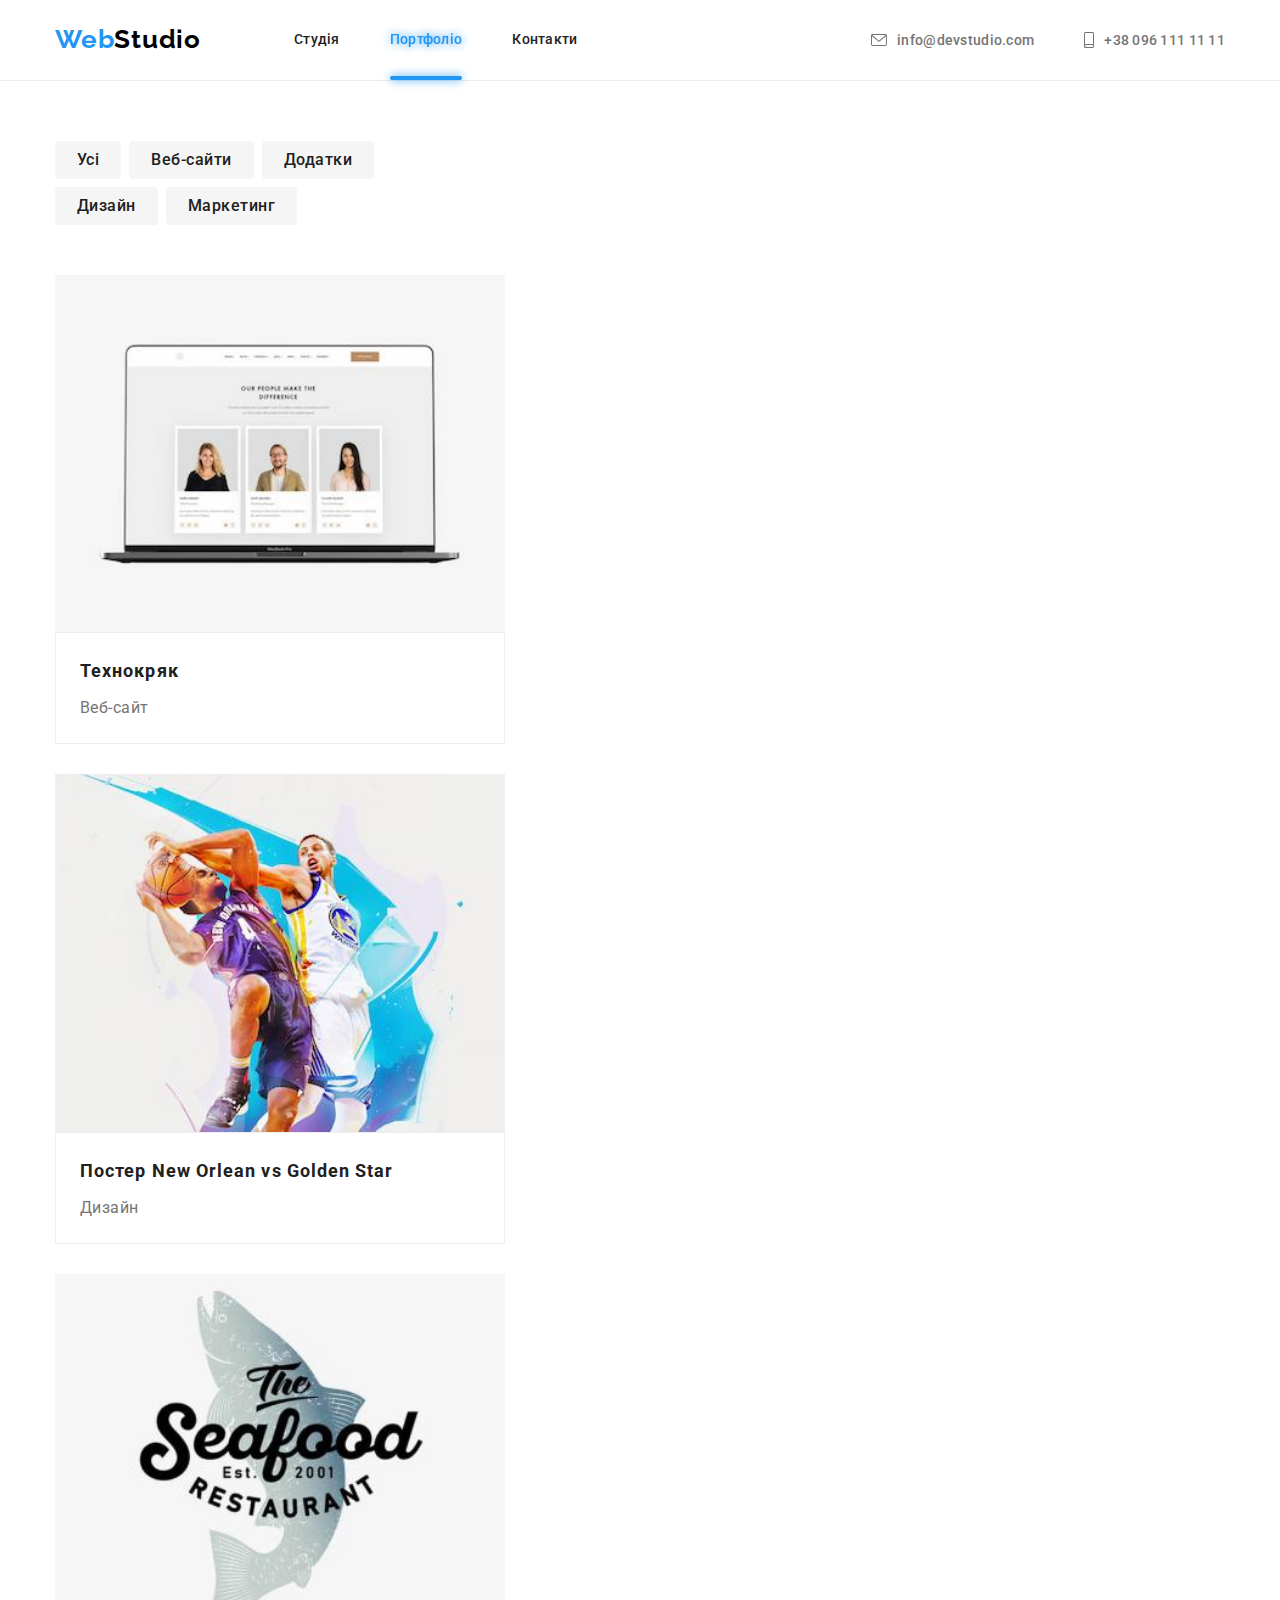
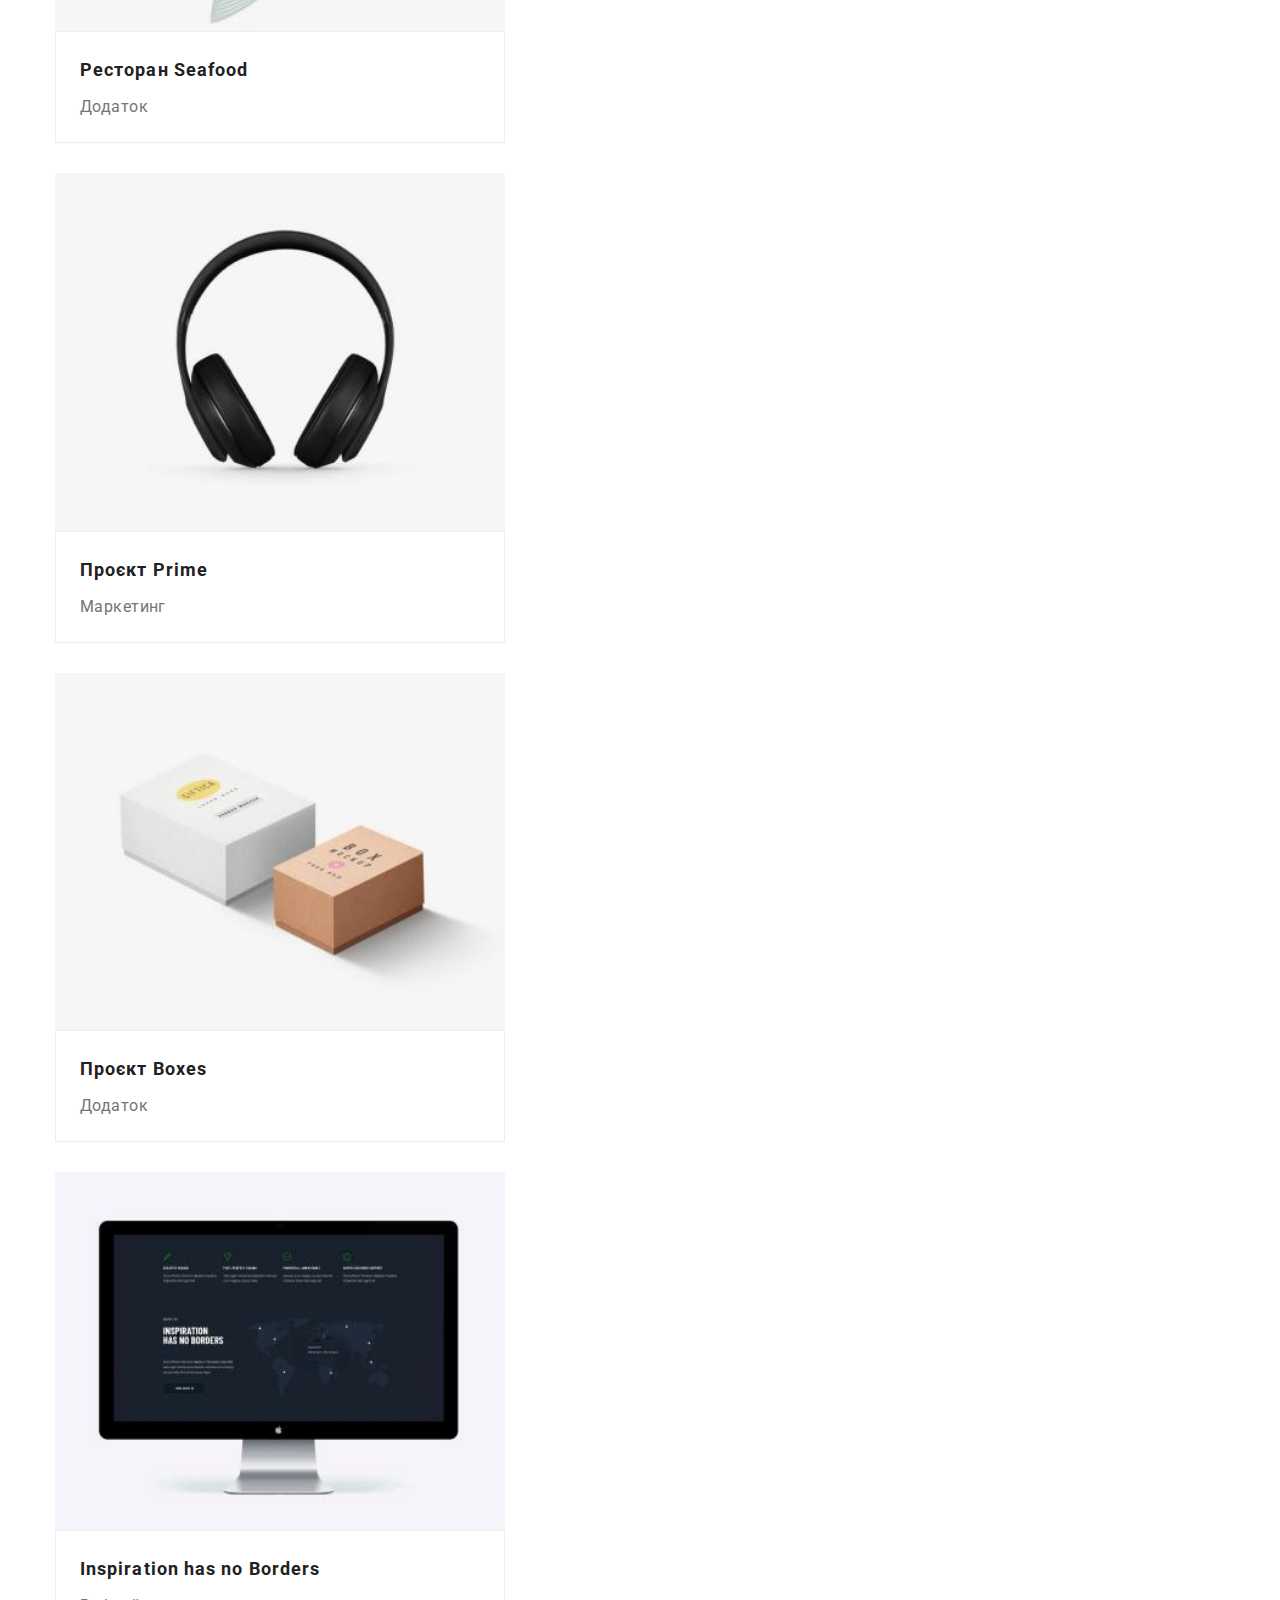
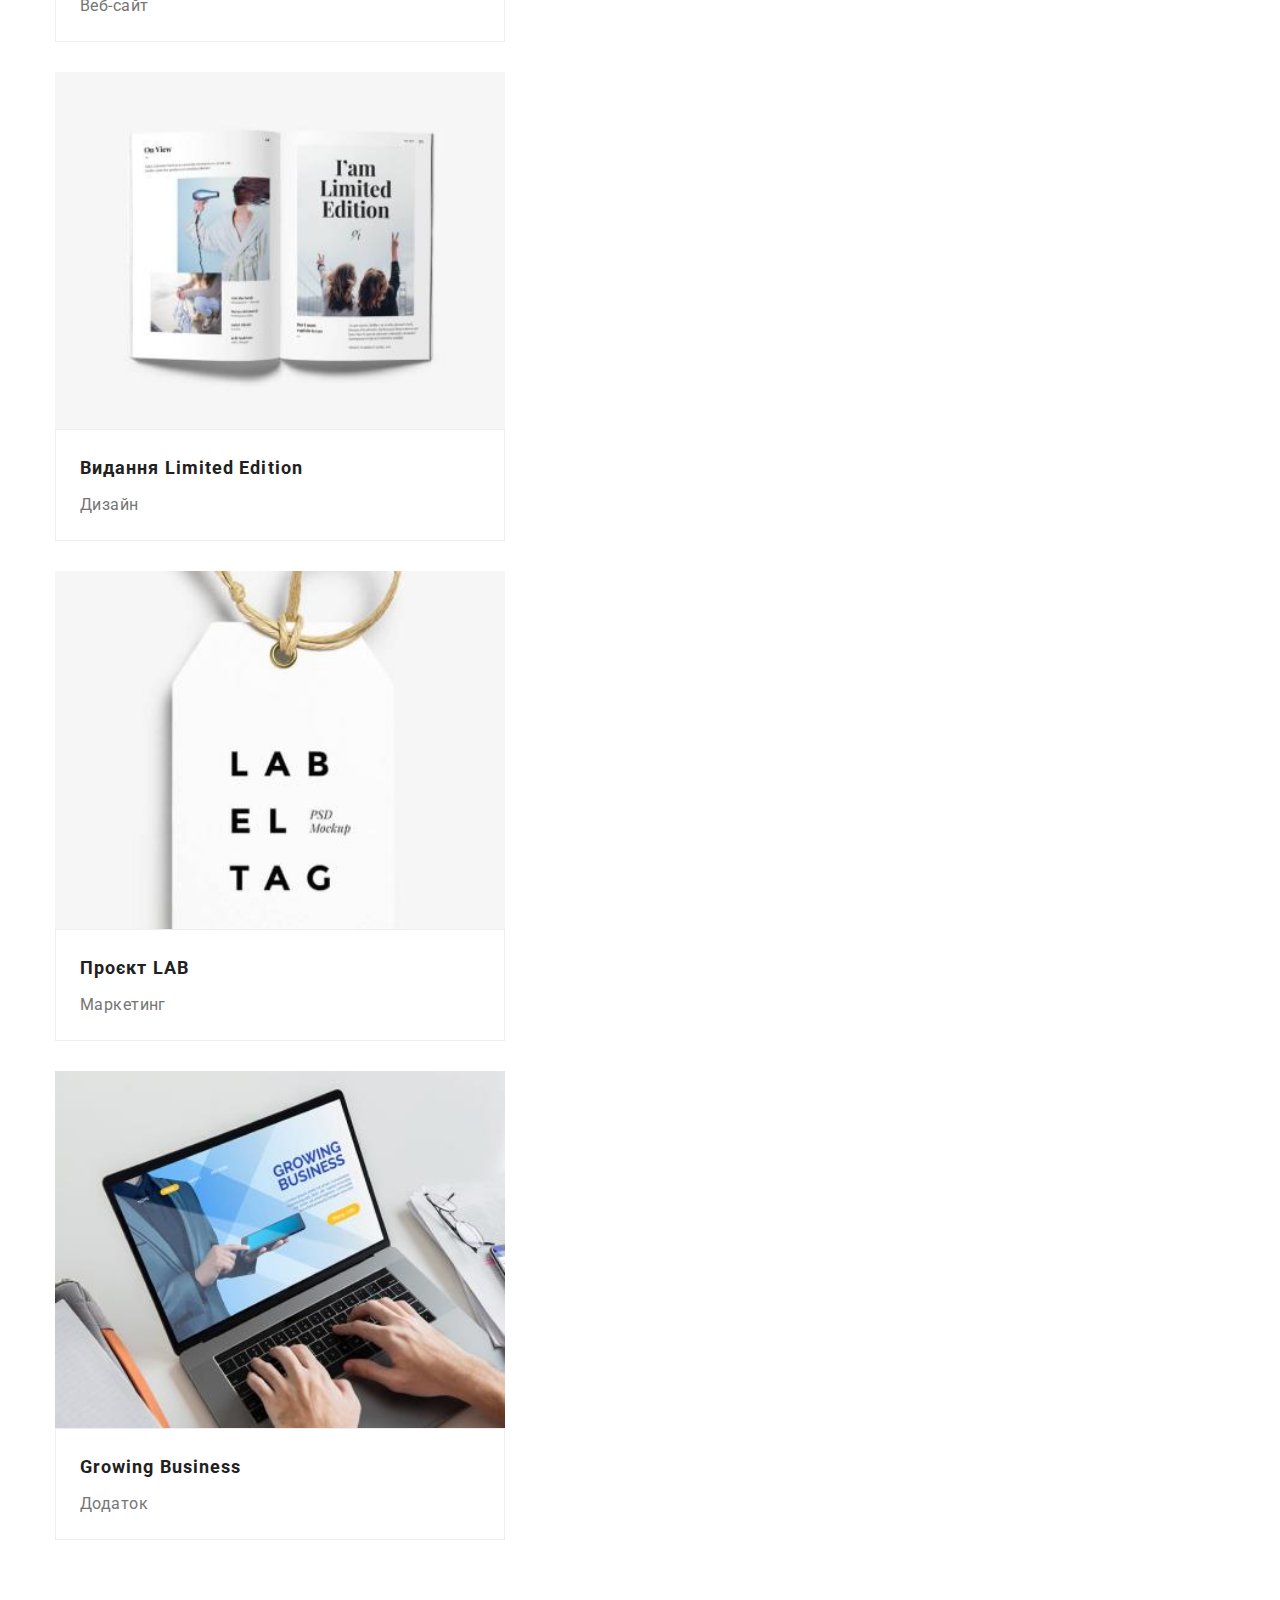
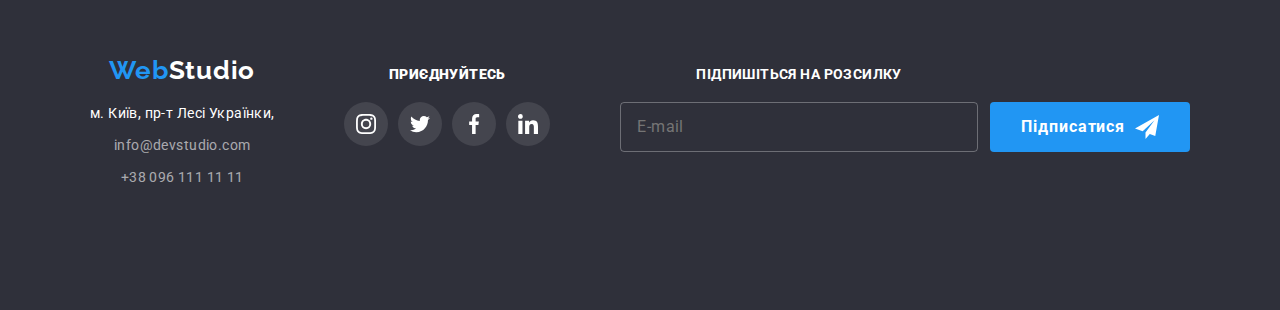
==== commit a6d27892: "decor" ====
--- a/portfolio.html
+++ b/portfolio.html
@@ -24,10 +24,12 @@
           <a href="./index.html" class="logo link"><span class="logo__part">Web</span>Studio</a>
           <ul class="site-nav list">
             <li class="site-nav__item">
-              <a class="site-nav__link site-nav__link--ative link" href="./index.html">Студія</a>
+              <a class="site-nav__link link" href="./index.html">Студія</a>
             </li>
             <li class="site-nav__item">
-              <a class="site-nav__link link" href="./portfolio.html">Портфоліо</a>
+              <a class="site-nav__link site-nav__link--ative link" href="./portfolio.html"
+                >Портфоліо</a
+              >
             </li>
             <li class="site-nav__item"><a class="site-nav__link link" href="">Контакти</a></li>
           </ul>
--- a/css/main.min.css
+++ b/css/main.min.css
@@ -1 +1 @@
-.footer-btn,.modal-btn{display:-webkit-box;display:-ms-flexbox;display:flex;-webkit-box-align:center;-ms-flex-align:center;align-items:center;-webkit-box-pack:center;-ms-flex-pack:center;justify-content:center;width:200px;height:50px;margin-left:auto;margin-right:auto;cursor:pointer;font-weight:700;font-size:16px;line-height:1.875;letter-spacing:.06em;color:#fff;background-color:#2196f3;border-radius:4px;border:none;-webkit-transition:background-color 250ms cubic-bezier(0.4, 0, 0.2, 1),-webkit-box-shadow 250ms cubic-bezier(0.4, 0, 0.2, 1);transition:background-color 250ms cubic-bezier(0.4, 0, 0.2, 1),-webkit-box-shadow 250ms cubic-bezier(0.4, 0, 0.2, 1);transition:background-color 250ms cubic-bezier(0.4, 0, 0.2, 1),box-shadow 250ms cubic-bezier(0.4, 0, 0.2, 1);transition:background-color 250ms cubic-bezier(0.4, 0, 0.2, 1),box-shadow 250ms cubic-bezier(0.4, 0, 0.2, 1),-webkit-box-shadow 250ms cubic-bezier(0.4, 0, 0.2, 1)}.footer-btn:hover,.modal-btn:hover,.footer-btn:focus,.modal-btn:focus{background-color:#188ce8;-webkit-box-shadow:0px 4px 4px rgba(0,0,0,.15);box-shadow:0px 4px 4px rgba(0,0,0,.15)}h1,h2,h3,p{margin:0}img{display:block;max-width:100%;height:auto}.list{padding:0;margin:0;list-style:none}.link{text-decoration:none}body{font-family:roboto,sans-serif;letter-spacing:.03em;color:#757575;background-color:#fff;font-size:14px}.container{max-width:480px;padding-left:15px;padding-right:15px;margin:0 auto}@media screen and (min-width: 768px){.container{max-width:768px}}@media screen and (min-width: 1200px){.container{max-width:1200px}}.section{margin:0px;padding-top:60px;padding-bottom:60px}.section-title{margin-bottom:50px;color:#212121}.visually-hidden{position:absolute;width:1px;height:1px;margin:-1px;border:0;padding:0;white-space:nowrap;-webkit-clip-path:inset(100%);clip-path:inset(100%);clip:rect(0 0 0 0);overflow:hidden}.logo{font-family:raleway,sans-serif;font-weight:700;font-size:24px;line-height:1.1666666667;letter-spacing:.03em;color:#000}@media screen and (min-width: 1200px){.logo{font-size:26px;line-height:.8387096774}}.page-footer__logo{display:block;margin-bottom:20px;color:#fff}.logo__part{color:#2196f3}.page-header{border-bottom:1px solid #ececec}@media screen and (max-width: 767px){.page-header{padding-top:16px;padding-bottom:16px}}.hidden-header{display:none}@media screen and (min-width: 768px){.hidden-header{display:-webkit-box;display:-ms-flexbox;display:flex;-webkit-box-align:center;-ms-flex-align:center;align-items:center}}.flex-header{display:-webkit-box;display:-ms-flexbox;display:flex;-webkit-box-align:center;-ms-flex-align:center;align-items:center}@media screen and (max-width: 1199px){.flex-header{-webkit-box-pack:justify;-ms-flex-pack:justify;justify-content:space-between}}.site-nav{display:none}@media screen and (min-width: 768px){.site-nav{display:-webkit-box;display:-ms-flexbox;display:flex;margin-left:87px;gap:50px}}@media screen and (min-width: 1199px){.site-nav{margin-left:93px}}.navigation{display:-webkit-box;display:-ms-flexbox;display:flex;-webkit-box-align:center;-ms-flex-align:center;align-items:center}.auth-nav{display:none}@media screen and (min-width: 768px){.auth-nav{display:block}}@media screen and (max-width: 1199px){.auth-nav{margin-left:90px}}@media screen and (min-width: 1200px){.auth-nav{display:-webkit-box;display:-ms-flexbox;display:flex;gap:50px;margin-left:auto}}@media screen and (max-width: 1199px){.auth-nav__item:not(:last-child){margin-bottom:10px}}.site-nav__link{display:block;padding-top:32px;padding-bottom:32px;font-weight:500;line-height:1.14;letter-spacing:.02em;position:relative;color:#212121;-webkit-transition:color 250ms cubic-bezier(0.4, 0, 0.2, 1);transition:color 250ms cubic-bezier(0.4, 0, 0.2, 1)}.site-nav__link:focus,.site-nav__link:hover{color:#2196f3}.site-nav__link--ative{color:#2196f3}.site-nav__link::after{position:absolute;content:"";display:block;width:100%;height:4px;bottom:0;background-color:#2196f3;border-radius:2px;opacity:0;-webkit-transform:translateY(-15px) scale(0.3);transform:translateY(-15px) scale(0.3);-webkit-transition:opacity 250ms cubic-bezier(0.4, 0, 0.2, 1),-webkit-transform 250ms cubic-bezier(0.4, 0, 0.2, 1);transition:opacity 250ms cubic-bezier(0.4, 0, 0.2, 1),-webkit-transform 250ms cubic-bezier(0.4, 0, 0.2, 1);transition:opacity 250ms cubic-bezier(0.4, 0, 0.2, 1),transform 250ms cubic-bezier(0.4, 0, 0.2, 1);transition:opacity 250ms cubic-bezier(0.4, 0, 0.2, 1),transform 250ms cubic-bezier(0.4, 0, 0.2, 1),-webkit-transform 250ms cubic-bezier(0.4, 0, 0.2, 1)}.site-nav__link:hover::after{opacity:1;-webkit-transform:translateY(0) scale(1);transform:translateY(0) scale(1)}.site-nav__link--ative.site-nav__link::after{opacity:1;-webkit-transform:translateY(0);transform:translateY(0)}.auth-nav__link{display:-webkit-box;display:-ms-flexbox;display:flex;-webkit-box-align:center;-ms-flex-align:center;align-items:center;color:#757575;font-weight:500;letter-spacing:.02em;-webkit-transition:color 250ms cubic-bezier(0.4, 0, 0.2, 1);transition:color 250ms cubic-bezier(0.4, 0, 0.2, 1)}.auth-nav__link:focus,.auth-nav__link:hover{color:#2196f3}@media screen and (max-width: 1199px){.auth-nav__link{font-size:12px;line-height:1.1666666667}}.auth-nav__icon{margin-right:10px;fill:currentColor}.auth-nav__icon.first-icon{width:14px;height:10px}.auth-nav__icon.second-icon{width:10px;height:14px}@media screen and (min-width: 1200px){.auth-nav__icon.first-icon{width:16px;height:12px}.auth-nav__icon.second-icon{width:10px;height:16px}}.hero{background-color:#2f303a;max-width:480px;text-align:center;padding:118px 0;margin-left:auto;margin-right:auto;background-image:-webkit-gradient(linear, left top, left bottom, from(rgba(47, 48, 58, 0.4)), to(rgba(47, 48, 58, 0.4))),url(../images/hero-bgi.jpg);background-image:linear-gradient(rgba(47, 48, 58, 0.4), rgba(47, 48, 58, 0.4)),url(../images/hero-bgi.jpg);background-repeat:no-repeat;background-position:center;background-size:cover}@media screen and (min-width: 768px){.hero{max-width:768px}}@media screen and (min-width: 1200px){.hero{padding:200px 0;max-width:1600px}}.hero-title{margin-bottom:30px;color:#fff;font-weight:900;font-size:26px;line-height:1.6153846154;letter-spacing:.06em;text-transform:uppercase}@media screen and (min-width: 1200px){.hero-title{font-size:44px;line-height:1.3636363636}}.hero-button{min-width:216px;min-height:50px;padding:10px 32px;border:0;border-radius:4px;color:#fff;background-color:#2196f3;font-family:inherit;cursor:pointer;letter-spacing:.06em;font-weight:700;-webkit-transition:background-color 250ms cubic-bezier(0.4, 0, 0.2, 1);transition:background-color 250ms cubic-bezier(0.4, 0, 0.2, 1)}.hero-button:hover,.hero-button:focus{background-color:#188ce8}@media screen and (min-width: 768px){.feauters__list{display:-webkit-box;display:-ms-flexbox;display:flex;-ms-flex-wrap:wrap;flex-wrap:wrap;gap:30px}}.feauters__item{max-width:450px;margin-bottom:30px}@media screen and (min-width: 768px){.feauters__item{-ms-flex-preferred-size:calc((100% - 30px)/2);flex-basis:calc((100% - 30px)/2)}}@media screen and (min-width: 1200px){.feauters__item{-ms-flex-preferred-size:calc((100% - 90px)/4);flex-basis:calc((100% - 90px)/4)}}.feauters__thumb{display:-webkit-box;display:-ms-flexbox;display:flex;-webkit-box-align:center;-ms-flex-align:center;align-items:center;-webkit-box-pack:center;-ms-flex-pack:center;justify-content:center;max-width:450px;height:120px;margin-bottom:30px;background-color:#f5f4fa}@media screen and (min-width: 768px){.feauters__thumb{width:354px}}@media screen and (min-width: 1200px){.feauters__thumb{width:270px}}.feauters__title{margin-bottom:10px;text-align:center;font-size:14px;line-height:1.14;text-transform:uppercase;color:#212121}@media screen and (min-width: 768px){.feauters__title{text-align:left}}.feauters__text{font-size:14px;line-height:1.71}.doing{display:none}@media screen and (min-width: 1200px){.doing{display:block}}.doing__list{display:-webkit-box;display:-ms-flexbox;display:flex;gap:30px}.doing__item{-ms-flex-preferred-size:calc((100% - 60px)/3);flex-basis:calc((100% - 60px)/3)}.section-title{font-size:36px;line-height:1.16;text-align:center}.doing__thumb{position:relative}.doing__text{position:absolute;width:100%;height:70px;bottom:0;display:-webkit-box;display:-ms-flexbox;display:flex;-webkit-box-pack:center;-ms-flex-pack:center;justify-content:center;-webkit-box-align:center;-ms-flex-align:center;align-items:center;font-weight:700;font-size:14px;line-height:16px;text-align:center;letter-spacing:.03em;text-transform:uppercase;color:#fff;background:rgba(47,48,58,.8)}.team{background-color:#f5f5f5}@media screen and (min-width: 768px){.team__list{display:-webkit-box;display:-ms-flexbox;display:flex;-ms-flex-wrap:wrap;flex-wrap:wrap;gap:30px}}.team__item{max-width:450px;border-bottom-left-radius:4px;border-bottom-right-radius:4px;padding-bottom:30px;margin-bottom:30px;background-color:#fff;-webkit-box-shadow:0px 4px 4px rgba(96,96,96,.15);box-shadow:0px 4px 4px rgba(96,96,96,.15)}.team__item:last-child{margin-bottom:0}@media screen and (min-width: 768px){.team__item{-ms-flex-preferred-size:calc((100% - 30px)/2);flex-basis:calc((100% - 30px)/2);margin:0}}@media screen and (min-width: 1200px){.team__item{-ms-flex-preferred-size:calc((100% - 90px)/4);flex-basis:calc((100% - 90px)/4)}}.team__pic{margin-bottom:30px}.team__name{margin-bottom:10px;font-weight:500;font-size:16px;line-height:1.18;color:#212121;text-align:center}.team__text{margin-bottom:16px;font-size:16px;line-height:1.18;text-align:center}.socials-list{display:-webkit-box;display:-ms-flexbox;display:flex;gap:10px;text-align:center;-webkit-box-pack:center;-ms-flex-pack:center;justify-content:center}.socials-list__item{display:-webkit-box;display:-ms-flexbox;display:flex;-webkit-box-align:center;-ms-flex-align:center;align-items:center;-webkit-box-pack:center;-ms-flex-pack:center;justify-content:center;width:44px;height:44px;fill:#afb1b8;border-radius:50%;-webkit-transition:fill 250ms cubic-bezier(0.4, 0, 0.2, 1),background-color 250ms cubic-bezier(0.4, 0, 0.2, 1);transition:fill 250ms cubic-bezier(0.4, 0, 0.2, 1),background-color 250ms cubic-bezier(0.4, 0, 0.2, 1)}.socials-list__item:hover,.socials-list__item:focus{fill:#fff;background-color:#2196f3}.customers__list{display:-webkit-box;display:-ms-flexbox;display:flex;-ms-flex-wrap:wrap;flex-wrap:wrap;-webkit-box-pack:center;-ms-flex-pack:center;justify-content:center;text-align:center;gap:30px}.customer__item{cursor:pointer;display:-webkit-box;display:-ms-flexbox;display:flex;-webkit-box-pack:center;-ms-flex-pack:center;justify-content:center;-webkit-box-align:center;-ms-flex-align:center;align-items:center;border:1px solid #afb1b8;border-radius:4px;fill:#afb1b8;width:210px;height:92px;-webkit-transition:fill 250ms cubic-bezier(0.4, 0, 0.2, 1),border 250ms cubic-bezier(0.4, 0, 0.2, 1);transition:fill 250ms cubic-bezier(0.4, 0, 0.2, 1),border 250ms cubic-bezier(0.4, 0, 0.2, 1)}.customer__item:hover,.customer__item:focus{border-color:#2196f3;fill:#2196f3}@media screen and (min-width: 1200px){.customer__item{width:170px}}.customer__logo{width:106px;height:60px;fill:inherit}.backdrop{z-index:12;position:fixed;top:0;left:0;width:100%;height:100%;background-color:rgba(0,0,0,.2);opacity:1;-webkit-transition:opacity 250ms cubic-bezier(0.4, 0, 0.2, 1);transition:opacity 250ms cubic-bezier(0.4, 0, 0.2, 1)}.backdrop.is-hidden{opacity:0;pointer-events:none}.modal{z-index:13;position:relative;position:absolute;top:50%;left:50%;-webkit-filter:blur(0);filter:blur(0);-webkit-transform:translate(-50%, -50%) rotate(0deg);transform:translate(-50%, -50%) rotate(0deg);-webkit-transition:-webkit-transform 500ms cubic-bezier(0.4, 0, 0.2, 1);transition:-webkit-transform 500ms cubic-bezier(0.4, 0, 0.2, 1);transition:transform 500ms cubic-bezier(0.4, 0, 0.2, 1);transition:transform 500ms cubic-bezier(0.4, 0, 0.2, 1), -webkit-transform 500ms cubic-bezier(0.4, 0, 0.2, 1);width:90vw;height:609px;background-color:#fff}@media screen and (min-width: 480px){.modal{width:450px;height:609px}}.backdrop.is-hidden .modal{-webkit-filter:blur(50px);filter:blur(50px);-webkit-transform:translate(-50%, -150%) rotate(-90deg);transform:translate(-50%, -150%) rotate(-90deg)}.close-btn{position:absolute;top:8px;right:8px;display:-webkit-box;display:-ms-flexbox;display:flex;-webkit-box-pack:center;-ms-flex-pack:center;justify-content:center;-webkit-box-align:center;-ms-flex-align:center;align-items:center;width:30px;height:30px;border-radius:50%;border:1px solid rgba(0,0,0,.1);background-color:#fff;-webkit-transition:background-color 250ms cubic-bezier(0.4, 0, 0.2, 1),-webkit-box-shadow 250ms cubic-bezier(0.4, 0, 0.2, 1);transition:background-color 250ms cubic-bezier(0.4, 0, 0.2, 1),-webkit-box-shadow 250ms cubic-bezier(0.4, 0, 0.2, 1);transition:background-color 250ms cubic-bezier(0.4, 0, 0.2, 1),box-shadow 250ms cubic-bezier(0.4, 0, 0.2, 1);transition:background-color 250ms cubic-bezier(0.4, 0, 0.2, 1),box-shadow 250ms cubic-bezier(0.4, 0, 0.2, 1),-webkit-box-shadow 250ms cubic-bezier(0.4, 0, 0.2, 1)}.close-btn:hover,.close-btn:focus{background-color:#2196f3;-webkit-box-shadow:0px 3px 1px rgba(0,0,0,.1),0px 1px 2px rgba(0,0,0,.08),0px 2px 2px rgba(0,0,0,.12);box-shadow:0px 3px 1px rgba(0,0,0,.1),0px 1px 2px rgba(0,0,0,.08),0px 2px 2px rgba(0,0,0,.12)}.close-icon{width:18px;height:18px;-webkit-transition:fill 250ms cubic-bezier(0.4, 0, 0.2, 1);transition:fill 250ms cubic-bezier(0.4, 0, 0.2, 1)}.close-btn:hover .close-icon,.close-btn:focus .close-icon{fill:#fff}.modal-form{padding:40px}.modal-title{text-align:center;font-weight:700;font-size:20px;line-height:1.15;text-align:center;letter-spacing:.03em;color:#212121;margin-bottom:12px}.form-block{max-width:100%;position:relative;margin-bottom:10px}.form-label,.comment-field{font-size:12px;line-height:1.1666666667;letter-spacing:.01em;color:#757575}.form-label{margin-bottom:4px;display:block}.form-field{width:100%;padding:11px;padding-left:42px;border:1px solid rgba(33,33,33,.2);border-radius:4px;-webkit-transition:border 250ms cubic-bezier(0.4, 0, 0.2, 1);transition:border 250ms cubic-bezier(0.4, 0, 0.2, 1)}.form-field:focus,.form-field:hover{border-color:#2196f3}.comment-field{resize:none;padding-top:12px;padding-left:16px;height:120px;color:rgba(117,117,117,.5)}:focus-visible{outline:rgba(0,0,0,0)}.form-icon{position:absolute;top:30px;left:12px;-webkit-transition:fill 250ms cubic-bezier(0.4, 0, 0.2, 1);transition:fill 250ms cubic-bezier(0.4, 0, 0.2, 1)}.form-field:focus+.form-icon,.form-field:hover+.form-icon{fill:#2196f3}.policy-block{position:relative}.policy-lable{display:block;font-size:12px;line-height:1.1666666667;letter-spacing:.03em;color:#757575;margin-bottom:30px;padding-left:26px}.policy-link{color:#2196f3}.modal-check{-webkit-appearance:none;-moz-appearance:none;appearance:none}.policy-icon{position:absolute;top:0;left:0;width:16px;height:15px;background-image:url(../images/icon-check.svg);border-radius:2px;border:2px solid #212121;-webkit-transition:border 250ms cubic-bezier(0.4, 0, 0.2, 1),background-color 250ms cubic-bezier(0.4, 0, 0.2, 1);transition:border 250ms cubic-bezier(0.4, 0, 0.2, 1),background-color 250ms cubic-bezier(0.4, 0, 0.2, 1)}.modal-check:checked+.policy-icon{background-color:#2196f3;background-size:contain;border:none}.modal-btn{padding:10px 52px}.page-footer{padding-top:60px;padding-bottom:60px;text-align:center;background-color:#2f303a}@media screen and (min-width: 768px){.footer-flex{display:-webkit-box;display:-ms-flexbox;display:flex;-ms-flex-pack:distribute;justify-content:space-around;-ms-flex-wrap:wrap;flex-wrap:wrap;-webkit-box-align:baseline;-ms-flex-align:baseline;align-items:baseline}}.contacts{font-style:normal;font-size:14px;line-height:1.71}.contacts .item{margin-bottom:8px}.contacts .item:last-child{margin-bottom:89px}@media screen and (min-width: 768px){.contacts .item:last-child{margin-bottom:60px}}.contacts .link{color:rgba(255,255,255,.6);-webkit-transition:color 250ms cubic-bezier(0.4, 0, 0.2, 1);transition:color 250ms cubic-bezier(0.4, 0, 0.2, 1)}.contacts .location{color:#fff}.contacts .link:hover,.contacts .link:focus{color:#2196f3}.join{color:#fff;margin-bottom:20px;font-weight:700;font-size:14px;line-height:16px;letter-spacing:.03em;text-transform:uppercase}.socials{display:-webkit-box;display:-ms-flexbox;display:flex;-webkit-box-pack:center;-ms-flex-pack:center;justify-content:center;gap:10px;margin-bottom:60px}.socials-link{display:-webkit-box;display:-ms-flexbox;display:flex;-webkit-box-pack:center;-ms-flex-pack:center;justify-content:center;-webkit-box-align:center;-ms-flex-align:center;align-items:center;border-radius:50%;background-color:rgba(255,255,255,.1);width:44px;height:44px;-webkit-transition:background-color 250ms cubic-bezier(0.4, 0, 0.2, 1);transition:background-color 250ms cubic-bezier(0.4, 0, 0.2, 1)}.socials-link:hover,.socials-link:focus{background-color:#2196f3}.socials-logo{width:20px;height:20px;fill:#fff}@media screen and (min-width: 1200px){.footer-form{display:-webkit-box;display:-ms-flexbox;display:flex;-webkit-box-align:end;-ms-flex-align:end;align-items:flex-end}}.footer-form-lable{font-weight:700;font-size:14px;line-height:1.1428571429;letter-spacing:.03em;text-transform:uppercase;color:#fff}.footer-form-field{display:-webkit-box;display:-ms-flexbox;display:flex;-webkit-box-align:center;-ms-flex-align:center;align-items:center;-webkit-box-pack:center;-ms-flex-pack:center;justify-content:center;width:100%;height:50px;padding:15px 16px;margin-top:20px;margin-bottom:20px;font-weight:400;font-size:16px;line-height:4;letter-spacing:.03em;color:rgba(255,255,255,.6);border:1px solid rgba(255,255,255,.3);border-radius:4px;-webkit-transition:border 250ms cubic-bezier(0.4, 0, 0.2, 1);transition:border 250ms cubic-bezier(0.4, 0, 0.2, 1);background-color:inherit}.footer-form-field:focus,.footer-form-field:hover{border:1px solid #2196f3;outline:#2196f3}@media screen and (min-width: 768px){.footer-form-field{width:450px}}@media screen and (min-width: 1200px){.footer-form-field{width:358px;margin-bottom:0px}}.footer-btn{padding:10px 28px}@media screen and (min-width: 1200px){.footer-btn{margin-left:12px}}.footer-form-icon{margin-left:10px;fill:#fff}.filter{display:-webkit-box;display:-ms-flexbox;display:flex;-webkit-box-pack:left;-ms-flex-pack:left;justify-content:left;-ms-flex-wrap:wrap;flex-wrap:wrap;gap:8px;margin-bottom:50px;width:326px}.filter__btn{padding:6px 22px;border:0;border-radius:4px;font-weight:500;font-size:16px;line-height:1.62;color:#212121;background-color:#f5f5f5;letter-spacing:.03em;cursor:pointer;-webkit-transition:background-color 250ms cubic-bezier(0.4, 0, 0.2, 1),color 250ms cubic-bezier(0.4, 0, 0.2, 1),-webkit-box-shadow 250ms cubic-bezier(0.4, 0, 0.2, 1);transition:background-color 250ms cubic-bezier(0.4, 0, 0.2, 1),color 250ms cubic-bezier(0.4, 0, 0.2, 1),-webkit-box-shadow 250ms cubic-bezier(0.4, 0, 0.2, 1);transition:background-color 250ms cubic-bezier(0.4, 0, 0.2, 1),color 250ms cubic-bezier(0.4, 0, 0.2, 1),box-shadow 250ms cubic-bezier(0.4, 0, 0.2, 1);transition:background-color 250ms cubic-bezier(0.4, 0, 0.2, 1),color 250ms cubic-bezier(0.4, 0, 0.2, 1),box-shadow 250ms cubic-bezier(0.4, 0, 0.2, 1),-webkit-box-shadow 250ms cubic-bezier(0.4, 0, 0.2, 1)}.filter__btn:hover,.filter__btn:focus{color:#fff;background-color:#2196f3;-webkit-box-shadow:0px 3px 1px rgba(0,0,0,.1),0px 1px 2px rgba(0,0,0,.08),0px 2px 2px rgba(0,0,0,.12);box-shadow:0px 3px 1px rgba(0,0,0,.1),0px 1px 2px rgba(0,0,0,.08),0px 2px 2px rgba(0,0,0,.12)}.card-list__item{margin-bottom:30px;max-width:450px;-webkit-transition:-webkit-box-shadow 250ms cubic-bezier(0.4, 0, 0.2, 1);transition:-webkit-box-shadow 250ms cubic-bezier(0.4, 0, 0.2, 1);transition:box-shadow 250ms cubic-bezier(0.4, 0, 0.2, 1);transition:box-shadow 250ms cubic-bezier(0.4, 0, 0.2, 1), -webkit-box-shadow 250ms cubic-bezier(0.4, 0, 0.2, 1)}.card-list__item:last-child{margin-bottom:0}.card-list__item:focus,.card-list__item:hover{-webkit-box-shadow:0px 1px 1px rgba(0,0,0,.12),0px 4px 4px rgba(0,0,0,.06),1px 4px 6px rgba(0,0,0,.16);box-shadow:0px 1px 1px rgba(0,0,0,.12),0px 4px 4px rgba(0,0,0,.06),1px 4px 6px rgba(0,0,0,.16)}.card-list__title{margin-bottom:4px;font-weight:700;font-size:18px;line-height:2;letter-spacing:.06em;color:#212121}.card-list__desc{font-size:16px;line-height:1.87;color:#757575}.bordered-part{padding-top:20px;padding-bottom:20px;padding-left:24px;border:1px solid #eee}.card-list__thumb{position:relative;overflow:hidden}.card-list__thumb::before{position:absolute;display:inline-block;top:100%;-webkit-transition:-webkit-transform 250ms cubic-bezier(0.4, 0, 0.2, 1);transition:-webkit-transform 250ms cubic-bezier(0.4, 0, 0.2, 1);transition:transform 250ms cubic-bezier(0.4, 0, 0.2, 1);transition:transform 250ms cubic-bezier(0.4, 0, 0.2, 1), -webkit-transform 250ms cubic-bezier(0.4, 0, 0.2, 1);content:"";width:100%;height:100%;background-color:rgba(33,150,243,.9)}.card-list__link:hover .card-list__thumb::before{-webkit-transform:translateY(-100%);transform:translateY(-100%)}.card-list__text{position:absolute;top:50%;left:50%;-webkit-transform:translate(-50%, 50%);transform:translate(-50%, 50%);min-width:322px;min-height:168px;padding:63px 24px;font-weight:400;font-size:18px;line-height:1.5555555556;letter-spacing:.03em;color:#fff;-webkit-transition:-webkit-transform 250ms cubic-bezier(0.4, 0, 0.2, 1);transition:-webkit-transform 250ms cubic-bezier(0.4, 0, 0.2, 1);transition:transform 250ms cubic-bezier(0.4, 0, 0.2, 1);transition:transform 250ms cubic-bezier(0.4, 0, 0.2, 1), -webkit-transform 250ms cubic-bezier(0.4, 0, 0.2, 1)}.card-list__link:hover .card-list__text{-webkit-transform:translate(-50%, -50%);transform:translate(-50%, -50%)}.burger-btn{background-color:#fff;border:none;width:40px;height:40px;z-index:11}.burger-btn .icon-cross{opacity:0}.burger-btn.is-open .icon-cross{opacity:1}.burger-btn.is-open .icon-menu{opacity:0}@media screen and (min-width: 768px){.burger-btn{display:none}}.burger-btn__icon{width:24px;height:16px}.menu{position:fixed;top:0;left:100%;width:100%;background-color:#fff;padding:48px 40px;-webkit-transition:-webkit-transform 250ms cubic-bezier(0.4, 0, 0.2, 1);transition:-webkit-transform 250ms cubic-bezier(0.4, 0, 0.2, 1);transition:transform 250ms cubic-bezier(0.4, 0, 0.2, 1);transition:transform 250ms cubic-bezier(0.4, 0, 0.2, 1), -webkit-transform 250ms cubic-bezier(0.4, 0, 0.2, 1)}.menu.is-open{-webkit-transform:translatex(-100%);transform:translatex(-100%)}.menu__item{margin-bottom:35px}.menu__item:last-child{margin-bottom:302px}.menu__link{text-decoration:none;font-size:40px;line-height:1.175;letter-spacing:.02em;color:#212121}.menu__link--active{color:#2196f3}.menu__contacts-item{margin-bottom:32px}.menu__contacts-item:last-child{margin-bottom:64px}.menu__tel{font-size:34px;line-height:1.1764705882;letter-spacing:.02em;color:#2196f3}.menu__mail{font-size:24px;line-height:1.1666666667;letter-spacing:.02em;color:#757575}.menu__social-list{display:-webkit-box;display:-ms-flexbox;display:flex;-webkit-box-pack:center;-ms-flex-pack:center;justify-content:center}.menu__social-item{padding-right:10px;padding-left:10px;border-right:1px solid rgba(33,33,33,.2)}.menu__social-item:last-child{border:none}.menu__social-link{font-size:18px;line-height:1.2222222222;letter-spacing:.02em;color:#2196f3}/*# sourceMappingURL=main.min.css.map */+.footer-btn,.modal-btn{display:-webkit-box;display:-ms-flexbox;display:flex;-webkit-box-align:center;-ms-flex-align:center;align-items:center;-webkit-box-pack:center;-ms-flex-pack:center;justify-content:center;width:200px;height:50px;margin-left:auto;margin-right:auto;cursor:pointer;font-weight:700;font-size:16px;line-height:1.875;letter-spacing:.06em;color:#fff;background-color:#2196f3;border-radius:4px;border:none;-webkit-transition:background-color 250ms cubic-bezier(0.4, 0, 0.2, 1),-webkit-box-shadow 250ms cubic-bezier(0.4, 0, 0.2, 1);transition:background-color 250ms cubic-bezier(0.4, 0, 0.2, 1),-webkit-box-shadow 250ms cubic-bezier(0.4, 0, 0.2, 1);transition:background-color 250ms cubic-bezier(0.4, 0, 0.2, 1),box-shadow 250ms cubic-bezier(0.4, 0, 0.2, 1);transition:background-color 250ms cubic-bezier(0.4, 0, 0.2, 1),box-shadow 250ms cubic-bezier(0.4, 0, 0.2, 1),-webkit-box-shadow 250ms cubic-bezier(0.4, 0, 0.2, 1)}.footer-btn:hover,.modal-btn:hover,.footer-btn:focus,.modal-btn:focus{background-color:#188ce8;-webkit-box-shadow:0px 4px 4px rgba(0,0,0,.15);box-shadow:0px 4px 4px rgba(0,0,0,.15)}h1,h2,h3,p{margin:0}img{display:block;max-width:100%;height:auto}.list{padding:0;margin:0;list-style:none}.link{text-decoration:none}body{font-family:roboto,sans-serif;letter-spacing:.03em;color:#757575;background-color:#fff;font-size:14px}.container{max-width:480px;padding-left:15px;padding-right:15px;margin:0 auto}@media screen and (min-width: 768px){.container{max-width:768px}}@media screen and (min-width: 1200px){.container{max-width:1200px}}.section{margin:0px;padding-top:60px;padding-bottom:60px}.section-title{margin-bottom:50px;color:#212121}.visually-hidden{position:absolute;width:1px;height:1px;margin:-1px;border:0;padding:0;white-space:nowrap;-webkit-clip-path:inset(100%);clip-path:inset(100%);clip:rect(0 0 0 0);overflow:hidden}.logo{font-family:raleway,sans-serif;font-weight:700;font-size:24px;line-height:1.1666666667;letter-spacing:.03em;color:#000}@media screen and (min-width: 1200px){.logo{font-size:26px;line-height:.8387096774}}.page-footer__logo{display:block;margin-bottom:20px;color:#fff}.logo__part{color:#2196f3}.page-header{border-bottom:1px solid #ececec}@media screen and (max-width: 767px){.page-header{padding-top:16px;padding-bottom:16px}}.hidden-header{display:none}@media screen and (min-width: 768px){.hidden-header{display:-webkit-box;display:-ms-flexbox;display:flex;-webkit-box-align:center;-ms-flex-align:center;align-items:center}}.flex-header{display:-webkit-box;display:-ms-flexbox;display:flex;-webkit-box-align:center;-ms-flex-align:center;align-items:center}@media screen and (max-width: 1199px){.flex-header{-webkit-box-pack:justify;-ms-flex-pack:justify;justify-content:space-between}}.site-nav{display:none}@media screen and (min-width: 768px){.site-nav{display:-webkit-box;display:-ms-flexbox;display:flex;margin-left:87px;gap:50px}}@media screen and (min-width: 1199px){.site-nav{margin-left:93px}}.navigation{display:-webkit-box;display:-ms-flexbox;display:flex;-webkit-box-align:center;-ms-flex-align:center;align-items:center}.auth-nav{display:none}@media screen and (min-width: 768px){.auth-nav{display:block}}@media screen and (max-width: 1199px){.auth-nav{margin-left:90px}}@media screen and (min-width: 1200px){.auth-nav{display:-webkit-box;display:-ms-flexbox;display:flex;gap:50px;margin-left:auto}}@media screen and (max-width: 1199px){.auth-nav__item:not(:last-child){margin-bottom:10px}}.site-nav__link{display:block;padding-top:32px;padding-bottom:32px;font-weight:500;line-height:1.14;letter-spacing:.02em;position:relative;color:#212121;-webkit-transition:color 250ms cubic-bezier(0.4, 0, 0.2, 1),-webkit-filter 250ms cubic-bezier(0.4, 0, 0.2, 1);transition:color 250ms cubic-bezier(0.4, 0, 0.2, 1),-webkit-filter 250ms cubic-bezier(0.4, 0, 0.2, 1);transition:color 250ms cubic-bezier(0.4, 0, 0.2, 1),filter 250ms cubic-bezier(0.4, 0, 0.2, 1);transition:color 250ms cubic-bezier(0.4, 0, 0.2, 1),filter 250ms cubic-bezier(0.4, 0, 0.2, 1),-webkit-filter 250ms cubic-bezier(0.4, 0, 0.2, 1)}.site-nav__link:focus,.site-nav__link:hover{color:#2196f3;-webkit-filter:drop-shadow(0px 0px 5px #2196f3);filter:drop-shadow(0px 0px 5px #2196f3)}.site-nav__link--ative{color:#2196f3;-webkit-filter:drop-shadow(0px 0px 5px #2196f3);filter:drop-shadow(0px 0px 5px #2196f3)}.site-nav__link::after{position:absolute;content:"";display:block;width:100%;height:4px;bottom:0;background-color:#2196f3;border-radius:2px;opacity:0;-webkit-transform:translateY(-15px) scale(0.3);transform:translateY(-15px) scale(0.3);-webkit-transition:opacity 250ms cubic-bezier(0.4, 0, 0.2, 1),-webkit-transform 250ms cubic-bezier(0.4, 0, 0.2, 1);transition:opacity 250ms cubic-bezier(0.4, 0, 0.2, 1),-webkit-transform 250ms cubic-bezier(0.4, 0, 0.2, 1);transition:opacity 250ms cubic-bezier(0.4, 0, 0.2, 1),transform 250ms cubic-bezier(0.4, 0, 0.2, 1);transition:opacity 250ms cubic-bezier(0.4, 0, 0.2, 1),transform 250ms cubic-bezier(0.4, 0, 0.2, 1),-webkit-transform 250ms cubic-bezier(0.4, 0, 0.2, 1)}.site-nav__link:hover::after{opacity:1;-webkit-transform:translateY(0) scale(1);transform:translateY(0) scale(1)}.site-nav__link--ative.site-nav__link::after{opacity:1;-webkit-transform:translateY(0);transform:translateY(0)}.auth-nav__link{display:-webkit-box;display:-ms-flexbox;display:flex;-webkit-box-align:center;-ms-flex-align:center;align-items:center;color:#757575;font-weight:500;letter-spacing:.02em;-webkit-transition:color 250ms cubic-bezier(0.4, 0, 0.2, 1),-webkit-filter 250ms cubic-bezier(0.4, 0, 0.2, 1);transition:color 250ms cubic-bezier(0.4, 0, 0.2, 1),-webkit-filter 250ms cubic-bezier(0.4, 0, 0.2, 1);transition:color 250ms cubic-bezier(0.4, 0, 0.2, 1),filter 250ms cubic-bezier(0.4, 0, 0.2, 1);transition:color 250ms cubic-bezier(0.4, 0, 0.2, 1),filter 250ms cubic-bezier(0.4, 0, 0.2, 1),-webkit-filter 250ms cubic-bezier(0.4, 0, 0.2, 1)}.auth-nav__link:focus,.auth-nav__link:hover{color:#2196f3;-webkit-filter:drop-shadow(0px 0px 5px #2196f3);filter:drop-shadow(0px 0px 5px #2196f3)}@media screen and (max-width: 1199px){.auth-nav__link{font-size:12px;line-height:1.1666666667}}.auth-nav__icon{margin-right:10px;fill:currentColor}.auth-nav__icon.first-icon{width:14px;height:10px}.auth-nav__icon.second-icon{width:10px;height:14px}@media screen and (min-width: 1200px){.auth-nav__icon.first-icon{width:16px;height:12px}.auth-nav__icon.second-icon{width:10px;height:16px}}.hero{background-color:#2f303a;max-width:480px;text-align:center;padding:118px 0;margin-left:auto;margin-right:auto;background-image:-webkit-gradient(linear, left top, left bottom, from(rgba(47, 48, 58, 0.4)), to(rgba(47, 48, 58, 0.4))),url(../images/hero-bgi.jpg);background-image:linear-gradient(rgba(47, 48, 58, 0.4), rgba(47, 48, 58, 0.4)),url(../images/hero-bgi.jpg);background-repeat:no-repeat;background-position:center;background-size:cover}@media screen and (min-width: 768px){.hero{max-width:768px}}@media screen and (min-width: 1200px){.hero{padding:200px 0;max-width:1600px}}.hero-title{margin-bottom:30px;color:#fff;font-weight:900;font-size:26px;line-height:1.6153846154;letter-spacing:.06em;text-transform:uppercase}@media screen and (min-width: 1200px){.hero-title{font-size:44px;line-height:1.3636363636}}.hero-button{min-width:216px;min-height:50px;padding:10px 32px;border:0;border-radius:4px;color:#fff;background-color:#2196f3;font-family:inherit;cursor:pointer;letter-spacing:.06em;font-weight:700;-webkit-transition:background-color 250ms cubic-bezier(0.4, 0, 0.2, 1);transition:background-color 250ms cubic-bezier(0.4, 0, 0.2, 1)}.hero-button:hover,.hero-button:focus{background-color:#188ce8}@media screen and (min-width: 768px){.feauters__list{display:-webkit-box;display:-ms-flexbox;display:flex;-ms-flex-wrap:wrap;flex-wrap:wrap;gap:30px}}.feauters__item{max-width:450px;margin-bottom:30px}@media screen and (min-width: 768px){.feauters__item{-ms-flex-preferred-size:calc((100% - 30px)/2);flex-basis:calc((100% - 30px)/2)}}@media screen and (min-width: 1200px){.feauters__item{-ms-flex-preferred-size:calc((100% - 90px)/4);flex-basis:calc((100% - 90px)/4)}}.feauters__thumb{display:-webkit-box;display:-ms-flexbox;display:flex;-webkit-box-align:center;-ms-flex-align:center;align-items:center;-webkit-box-pack:center;-ms-flex-pack:center;justify-content:center;max-width:450px;height:120px;margin-bottom:30px;background-color:#f5f4fa}@media screen and (min-width: 768px){.feauters__thumb{width:354px}}@media screen and (min-width: 1200px){.feauters__thumb{width:270px}}.feauters__title{margin-bottom:10px;text-align:center;font-size:14px;line-height:1.14;text-transform:uppercase;color:#212121}@media screen and (min-width: 768px){.feauters__title{text-align:left}}.feauters__text{font-size:14px;line-height:1.71}.doing{display:none}@media screen and (min-width: 1200px){.doing{display:block}}.doing__list{display:-webkit-box;display:-ms-flexbox;display:flex;gap:30px}.doing__item{-ms-flex-preferred-size:calc((100% - 60px)/3);flex-basis:calc((100% - 60px)/3)}.section-title{font-size:36px;line-height:1.16;text-align:center}.doing__thumb{position:relative}.doing__text{position:absolute;width:100%;height:70px;bottom:0;display:-webkit-box;display:-ms-flexbox;display:flex;-webkit-box-pack:center;-ms-flex-pack:center;justify-content:center;-webkit-box-align:center;-ms-flex-align:center;align-items:center;font-weight:700;font-size:14px;line-height:16px;text-align:center;letter-spacing:.03em;text-transform:uppercase;color:#fff;background:rgba(47,48,58,.8)}.team{background-color:#f5f5f5}@media screen and (min-width: 768px){.team__list{display:-webkit-box;display:-ms-flexbox;display:flex;-ms-flex-wrap:wrap;flex-wrap:wrap;gap:30px}}.team__item{max-width:450px;border-bottom-left-radius:4px;border-bottom-right-radius:4px;padding-bottom:30px;margin-bottom:30px;background-color:#fff;-webkit-box-shadow:0px 4px 4px rgba(96,96,96,.15);box-shadow:0px 4px 4px rgba(96,96,96,.15)}.team__item:last-child{margin-bottom:0}@media screen and (min-width: 768px){.team__item{-ms-flex-preferred-size:calc((100% - 30px)/2);flex-basis:calc((100% - 30px)/2);margin:0}}@media screen and (min-width: 1200px){.team__item{-ms-flex-preferred-size:calc((100% - 90px)/4);flex-basis:calc((100% - 90px)/4)}}.team__pic{margin-bottom:30px}.team__name{margin-bottom:10px;font-weight:500;font-size:16px;line-height:1.18;color:#212121;text-align:center}.team__text{margin-bottom:16px;font-size:16px;line-height:1.18;text-align:center}.socials-list{display:-webkit-box;display:-ms-flexbox;display:flex;gap:10px;text-align:center;-webkit-box-pack:center;-ms-flex-pack:center;justify-content:center}.socials-list__item{display:-webkit-box;display:-ms-flexbox;display:flex;-webkit-box-align:center;-ms-flex-align:center;align-items:center;-webkit-box-pack:center;-ms-flex-pack:center;justify-content:center;width:44px;height:44px;fill:#afb1b8;border-radius:50%;-webkit-transition:fill 250ms cubic-bezier(0.4, 0, 0.2, 1),background-color 250ms cubic-bezier(0.4, 0, 0.2, 1);transition:fill 250ms cubic-bezier(0.4, 0, 0.2, 1),background-color 250ms cubic-bezier(0.4, 0, 0.2, 1)}.socials-list__item:hover,.socials-list__item:focus{fill:#fff;background-color:#2196f3}.customers__list{display:-webkit-box;display:-ms-flexbox;display:flex;-ms-flex-wrap:wrap;flex-wrap:wrap;-webkit-box-pack:center;-ms-flex-pack:center;justify-content:center;text-align:center;gap:30px}.customer__item{cursor:pointer;display:-webkit-box;display:-ms-flexbox;display:flex;-webkit-box-pack:center;-ms-flex-pack:center;justify-content:center;-webkit-box-align:center;-ms-flex-align:center;align-items:center;border:1px solid #afb1b8;border-radius:4px;fill:#afb1b8;width:210px;height:92px;-webkit-transition:fill 250ms cubic-bezier(0.4, 0, 0.2, 1),border 250ms cubic-bezier(0.4, 0, 0.2, 1);transition:fill 250ms cubic-bezier(0.4, 0, 0.2, 1),border 250ms cubic-bezier(0.4, 0, 0.2, 1)}.customer__item:hover,.customer__item:focus{border-color:#2196f3;fill:#2196f3}@media screen and (min-width: 1200px){.customer__item{width:170px}}.customer__logo{width:106px;height:60px;fill:inherit}.backdrop{padding-left:15px;padding-right:15px;z-index:12;position:fixed;top:0;left:0;width:100%;height:100%;background-color:rgba(0,0,0,.2);opacity:1;-webkit-transition:opacity 250ms cubic-bezier(0.4, 0, 0.2, 1);transition:opacity 250ms cubic-bezier(0.4, 0, 0.2, 1)}.backdrop.is-hidden{opacity:0;pointer-events:none}.modal{z-index:13;position:relative;position:absolute;top:50%;left:50%;-webkit-filter:blur(0);filter:blur(0);-webkit-transform:translate(-50%, -50%) rotate(0deg);transform:translate(-50%, -50%) rotate(0deg);-webkit-transition:-webkit-transform 500ms cubic-bezier(0.4, 0, 0.2, 1);transition:-webkit-transform 500ms cubic-bezier(0.4, 0, 0.2, 1);transition:transform 500ms cubic-bezier(0.4, 0, 0.2, 1);transition:transform 500ms cubic-bezier(0.4, 0, 0.2, 1), -webkit-transform 500ms cubic-bezier(0.4, 0, 0.2, 1);width:450px;height:609px;background-color:#fff}@media screen and (min-width: 480px){.modal{width:450px;height:609px}}.backdrop.is-hidden .modal{-webkit-filter:blur(50px);filter:blur(50px);-webkit-transform:translate(-50%, -150%) rotate(-90deg);transform:translate(-50%, -150%) rotate(-90deg)}.close-btn{position:absolute;top:8px;right:8px;display:-webkit-box;display:-ms-flexbox;display:flex;-webkit-box-pack:center;-ms-flex-pack:center;justify-content:center;-webkit-box-align:center;-ms-flex-align:center;align-items:center;width:30px;height:30px;border-radius:50%;border:1px solid rgba(0,0,0,.1);background-color:#fff;-webkit-transition:background-color 250ms cubic-bezier(0.4, 0, 0.2, 1),-webkit-box-shadow 250ms cubic-bezier(0.4, 0, 0.2, 1);transition:background-color 250ms cubic-bezier(0.4, 0, 0.2, 1),-webkit-box-shadow 250ms cubic-bezier(0.4, 0, 0.2, 1);transition:background-color 250ms cubic-bezier(0.4, 0, 0.2, 1),box-shadow 250ms cubic-bezier(0.4, 0, 0.2, 1);transition:background-color 250ms cubic-bezier(0.4, 0, 0.2, 1),box-shadow 250ms cubic-bezier(0.4, 0, 0.2, 1),-webkit-box-shadow 250ms cubic-bezier(0.4, 0, 0.2, 1)}.close-btn:hover,.close-btn:focus{background-color:#2196f3;-webkit-box-shadow:0px 3px 1px rgba(0,0,0,.1),0px 1px 2px rgba(0,0,0,.08),0px 2px 2px rgba(0,0,0,.12);box-shadow:0px 3px 1px rgba(0,0,0,.1),0px 1px 2px rgba(0,0,0,.08),0px 2px 2px rgba(0,0,0,.12)}.close-icon{width:18px;height:18px;-webkit-transition:fill 250ms cubic-bezier(0.4, 0, 0.2, 1);transition:fill 250ms cubic-bezier(0.4, 0, 0.2, 1)}.close-btn:hover .close-icon,.close-btn:focus .close-icon{fill:#fff}.modal-form{padding:40px}.modal-title{text-align:center;font-weight:700;font-size:20px;line-height:1.15;text-align:center;letter-spacing:.03em;color:#212121;margin-bottom:12px}.form-block{max-width:100%;position:relative;margin-bottom:10px}.form-label,.comment-field{font-size:12px;line-height:1.1666666667;letter-spacing:.01em;color:#757575}.form-label{margin-bottom:4px;display:block}.form-field{width:100%;padding:11px;padding-left:42px;border:1px solid rgba(33,33,33,.2);border-radius:4px;-webkit-transition:border 250ms cubic-bezier(0.4, 0, 0.2, 1);transition:border 250ms cubic-bezier(0.4, 0, 0.2, 1)}.form-field:focus,.form-field:hover{border-color:#2196f3}.comment-field{resize:none;padding-top:12px;padding-left:16px;height:120px;color:rgba(117,117,117,.5)}:focus-visible{outline:rgba(0,0,0,0)}.form-icon{position:absolute;top:30px;left:12px;-webkit-transition:fill 250ms cubic-bezier(0.4, 0, 0.2, 1);transition:fill 250ms cubic-bezier(0.4, 0, 0.2, 1)}.form-field:focus+.form-icon,.form-field:hover+.form-icon{fill:#2196f3}.policy-block{position:relative}.policy-lable{display:block;font-size:12px;line-height:1.1666666667;letter-spacing:.03em;color:#757575;margin-bottom:30px;padding-left:26px}.policy-link{color:#2196f3}.modal-check{-webkit-appearance:none;-moz-appearance:none;appearance:none}.policy-icon{position:absolute;top:0;left:0;width:16px;height:15px;background-image:url(../images/icon-check.svg);border-radius:2px;border:2px solid #212121;-webkit-transition:border 250ms cubic-bezier(0.4, 0, 0.2, 1),background-color 250ms cubic-bezier(0.4, 0, 0.2, 1);transition:border 250ms cubic-bezier(0.4, 0, 0.2, 1),background-color 250ms cubic-bezier(0.4, 0, 0.2, 1)}.modal-check:checked+.policy-icon{background-color:#2196f3;background-size:contain;border:none}.modal-btn{padding:10px 52px}.page-footer{padding-top:60px;padding-bottom:60px;text-align:center;background-color:#2f303a}@media screen and (min-width: 768px){.footer-flex{display:-webkit-box;display:-ms-flexbox;display:flex;-ms-flex-pack:distribute;justify-content:space-around;-ms-flex-wrap:wrap;flex-wrap:wrap;-webkit-box-align:baseline;-ms-flex-align:baseline;align-items:baseline}}.contacts{font-style:normal;font-size:14px;line-height:1.71}.contacts .item{margin-bottom:8px}.contacts .item:last-child{margin-bottom:89px}@media screen and (min-width: 768px){.contacts .item:last-child{margin-bottom:60px}}.contacts .link{color:rgba(255,255,255,.6);-webkit-transition:color 250ms cubic-bezier(0.4, 0, 0.2, 1);transition:color 250ms cubic-bezier(0.4, 0, 0.2, 1)}.contacts .location{color:#fff}.contacts .link:hover,.contacts .link:focus{color:#2196f3}.join{color:#fff;margin-bottom:20px;font-weight:700;font-size:14px;line-height:16px;letter-spacing:.03em;text-transform:uppercase}.socials{display:-webkit-box;display:-ms-flexbox;display:flex;-webkit-box-pack:center;-ms-flex-pack:center;justify-content:center;gap:10px;margin-bottom:60px}.socials-link{display:-webkit-box;display:-ms-flexbox;display:flex;-webkit-box-pack:center;-ms-flex-pack:center;justify-content:center;-webkit-box-align:center;-ms-flex-align:center;align-items:center;border-radius:50%;background-color:rgba(255,255,255,.1);width:44px;height:44px;-webkit-transition:background-color 250ms cubic-bezier(0.4, 0, 0.2, 1);transition:background-color 250ms cubic-bezier(0.4, 0, 0.2, 1)}.socials-link:hover,.socials-link:focus{background-color:#2196f3}.socials-logo{width:20px;height:20px;fill:#fff}@media screen and (min-width: 1200px){.footer-form{display:-webkit-box;display:-ms-flexbox;display:flex;-webkit-box-align:end;-ms-flex-align:end;align-items:flex-end}}.footer-form-lable{font-weight:700;font-size:14px;line-height:1.1428571429;letter-spacing:.03em;text-transform:uppercase;color:#fff}.footer-form-field{display:-webkit-box;display:-ms-flexbox;display:flex;-webkit-box-align:center;-ms-flex-align:center;align-items:center;-webkit-box-pack:center;-ms-flex-pack:center;justify-content:center;width:100%;height:50px;padding:15px 16px;margin-top:20px;margin-bottom:20px;font-weight:400;font-size:16px;line-height:4;letter-spacing:.03em;color:rgba(255,255,255,.6);border:1px solid rgba(255,255,255,.3);border-radius:4px;-webkit-transition:border 250ms cubic-bezier(0.4, 0, 0.2, 1);transition:border 250ms cubic-bezier(0.4, 0, 0.2, 1);background-color:inherit}.footer-form-field:focus,.footer-form-field:hover{border:1px solid #2196f3;outline:#2196f3}@media screen and (min-width: 768px){.footer-form-field{width:450px}}@media screen and (min-width: 1200px){.footer-form-field{width:358px;margin-bottom:0px}}.footer-btn{padding:10px 28px}@media screen and (min-width: 1200px){.footer-btn{margin-left:12px}}.footer-form-icon{margin-left:10px;fill:#fff}.filter{display:-webkit-box;display:-ms-flexbox;display:flex;-webkit-box-pack:left;-ms-flex-pack:left;justify-content:left;-ms-flex-wrap:wrap;flex-wrap:wrap;gap:8px;margin-bottom:50px;width:326px}.filter__btn{padding:6px 22px;border:0;border-radius:4px;font-weight:500;font-size:16px;line-height:1.62;color:#212121;background-color:#f5f5f5;letter-spacing:.03em;cursor:pointer;-webkit-transition:background-color 250ms cubic-bezier(0.4, 0, 0.2, 1),color 250ms cubic-bezier(0.4, 0, 0.2, 1),-webkit-box-shadow 250ms cubic-bezier(0.4, 0, 0.2, 1);transition:background-color 250ms cubic-bezier(0.4, 0, 0.2, 1),color 250ms cubic-bezier(0.4, 0, 0.2, 1),-webkit-box-shadow 250ms cubic-bezier(0.4, 0, 0.2, 1);transition:background-color 250ms cubic-bezier(0.4, 0, 0.2, 1),color 250ms cubic-bezier(0.4, 0, 0.2, 1),box-shadow 250ms cubic-bezier(0.4, 0, 0.2, 1);transition:background-color 250ms cubic-bezier(0.4, 0, 0.2, 1),color 250ms cubic-bezier(0.4, 0, 0.2, 1),box-shadow 250ms cubic-bezier(0.4, 0, 0.2, 1),-webkit-box-shadow 250ms cubic-bezier(0.4, 0, 0.2, 1)}.filter__btn:hover,.filter__btn:focus{color:#fff;background-color:#2196f3;-webkit-box-shadow:0px 3px 1px rgba(0,0,0,.1),0px 1px 2px rgba(0,0,0,.08),0px 2px 2px rgba(0,0,0,.12);box-shadow:0px 3px 1px rgba(0,0,0,.1),0px 1px 2px rgba(0,0,0,.08),0px 2px 2px rgba(0,0,0,.12)}.card-list__item{margin-bottom:30px;max-width:450px;-webkit-transition:-webkit-box-shadow 250ms cubic-bezier(0.4, 0, 0.2, 1);transition:-webkit-box-shadow 250ms cubic-bezier(0.4, 0, 0.2, 1);transition:box-shadow 250ms cubic-bezier(0.4, 0, 0.2, 1);transition:box-shadow 250ms cubic-bezier(0.4, 0, 0.2, 1), -webkit-box-shadow 250ms cubic-bezier(0.4, 0, 0.2, 1)}.card-list__item:last-child{margin-bottom:0}.card-list__item:focus,.card-list__item:hover{-webkit-box-shadow:0px 1px 1px rgba(0,0,0,.12),0px 4px 4px rgba(0,0,0,.06),1px 4px 6px rgba(0,0,0,.16);box-shadow:0px 1px 1px rgba(0,0,0,.12),0px 4px 4px rgba(0,0,0,.06),1px 4px 6px rgba(0,0,0,.16)}.card-list__title{margin-bottom:4px;font-weight:700;font-size:18px;line-height:2;letter-spacing:.06em;color:#212121}.card-list__desc{font-size:16px;line-height:1.87;color:#757575}.bordered-part{padding-top:20px;padding-bottom:20px;padding-left:24px;border:1px solid #eee}.card-list__thumb{position:relative;overflow:hidden}.card-list__thumb::before{position:absolute;display:inline-block;top:100%;-webkit-transition:-webkit-transform 250ms cubic-bezier(0.4, 0, 0.2, 1);transition:-webkit-transform 250ms cubic-bezier(0.4, 0, 0.2, 1);transition:transform 250ms cubic-bezier(0.4, 0, 0.2, 1);transition:transform 250ms cubic-bezier(0.4, 0, 0.2, 1), -webkit-transform 250ms cubic-bezier(0.4, 0, 0.2, 1);content:"";width:100%;height:100%;background-color:rgba(33,150,243,.9)}.card-list__link:hover .card-list__thumb::before{-webkit-transform:translateY(-100%);transform:translateY(-100%)}.card-list__text{position:absolute;top:50%;left:50%;-webkit-transform:translate(-50%, 50%);transform:translate(-50%, 50%);min-width:322px;min-height:168px;padding:63px 24px;font-weight:400;font-size:18px;line-height:1.5555555556;letter-spacing:.03em;color:#fff;-webkit-transition:-webkit-transform 250ms cubic-bezier(0.4, 0, 0.2, 1);transition:-webkit-transform 250ms cubic-bezier(0.4, 0, 0.2, 1);transition:transform 250ms cubic-bezier(0.4, 0, 0.2, 1);transition:transform 250ms cubic-bezier(0.4, 0, 0.2, 1), -webkit-transform 250ms cubic-bezier(0.4, 0, 0.2, 1)}.card-list__link:hover .card-list__text{-webkit-transform:translate(-50%, -50%);transform:translate(-50%, -50%)}.burger-btn{background-color:#fff;border:none;width:40px;height:40px;z-index:11}.burger-btn:hover .burger-btn__icon,.burger-btn:focus .burger-btn__icon{fill:#2196f3;-webkit-filter:drop-shadow(0px 0px 5px #2196f3);filter:drop-shadow(0px 0px 5px #2196f3)}.burger-btn .icon-menu{-webkit-transform:rotate(-180deg);transform:rotate(-180deg);-webkit-transform-origin:center center;transform-origin:center center;-webkit-transition:-webkit-transform 250ms cubic-bezier(0.4, 0, 0.2, 1);transition:-webkit-transform 250ms cubic-bezier(0.4, 0, 0.2, 1);transition:transform 250ms cubic-bezier(0.4, 0, 0.2, 1);transition:transform 250ms cubic-bezier(0.4, 0, 0.2, 1), -webkit-transform 250ms cubic-bezier(0.4, 0, 0.2, 1)}.burger-btn .icon-cross{opacity:0;-webkit-transform:rotate(0deg);transform:rotate(0deg);-webkit-transform-origin:center center;transform-origin:center center;-webkit-transition:-webkit-transform 250ms cubic-bezier(0.4, 0, 0.2, 1);transition:-webkit-transform 250ms cubic-bezier(0.4, 0, 0.2, 1);transition:transform 250ms cubic-bezier(0.4, 0, 0.2, 1);transition:transform 250ms cubic-bezier(0.4, 0, 0.2, 1), -webkit-transform 250ms cubic-bezier(0.4, 0, 0.2, 1)}.burger-btn.is-open .icon-cross{opacity:1;-webkit-transform:rotate(180deg);transform:rotate(180deg)}.burger-btn.is-open .icon-menu{opacity:0;-webkit-transform:rotate(0deg);transform:rotate(0deg)}@media screen and (min-width: 768px){.burger-btn{display:none}}.burger-btn__icon{-webkit-transition:fill 250ms cubic-bezier(0.4, 0, 0.2, 1);transition:fill 250ms cubic-bezier(0.4, 0, 0.2, 1);width:24px;height:16px}.menu{position:fixed;top:0;left:100%;width:100%;background-color:#fff;padding:48px 40px;-webkit-transition:-webkit-transform 250ms cubic-bezier(0.4, 0, 0.2, 1);transition:-webkit-transform 250ms cubic-bezier(0.4, 0, 0.2, 1);transition:transform 250ms cubic-bezier(0.4, 0, 0.2, 1);transition:transform 250ms cubic-bezier(0.4, 0, 0.2, 1), -webkit-transform 250ms cubic-bezier(0.4, 0, 0.2, 1)}.menu.is-open{-webkit-transform:translatex(-100%);transform:translatex(-100%)}.menu__item{margin-bottom:35px}.menu__item:last-child{margin-bottom:302px}.menu__link{text-decoration:none;font-size:40px;line-height:1.175;letter-spacing:.02em;color:#212121;-webkit-transition:color 250ms cubic-bezier(0.4, 0, 0.2, 1);transition:color 250ms cubic-bezier(0.4, 0, 0.2, 1)}.menu__link:hover,.menu__link:focus{color:#2196f3}.menu__link--active{color:#2196f3}.menu__contacts-item{margin-bottom:32px}.menu__contacts-item:last-child{margin-bottom:64px}.menu__tel{font-size:34px;line-height:1.1764705882;letter-spacing:.02em;color:#2196f3}.menu__mail{font-size:24px;line-height:1.1666666667;letter-spacing:.02em;color:#757575}.menu__social-list{display:-webkit-box;display:-ms-flexbox;display:flex;-webkit-box-pack:center;-ms-flex-pack:center;justify-content:center}.menu__social-item{padding-right:10px;padding-left:10px;border-right:1px solid rgba(33,33,33,.2)}.menu__social-item:last-child{border:none}.menu__social-link{font-size:18px;line-height:1.2222222222;letter-spacing:.02em;color:#2196f3}/*# sourceMappingURL=main.min.css.map */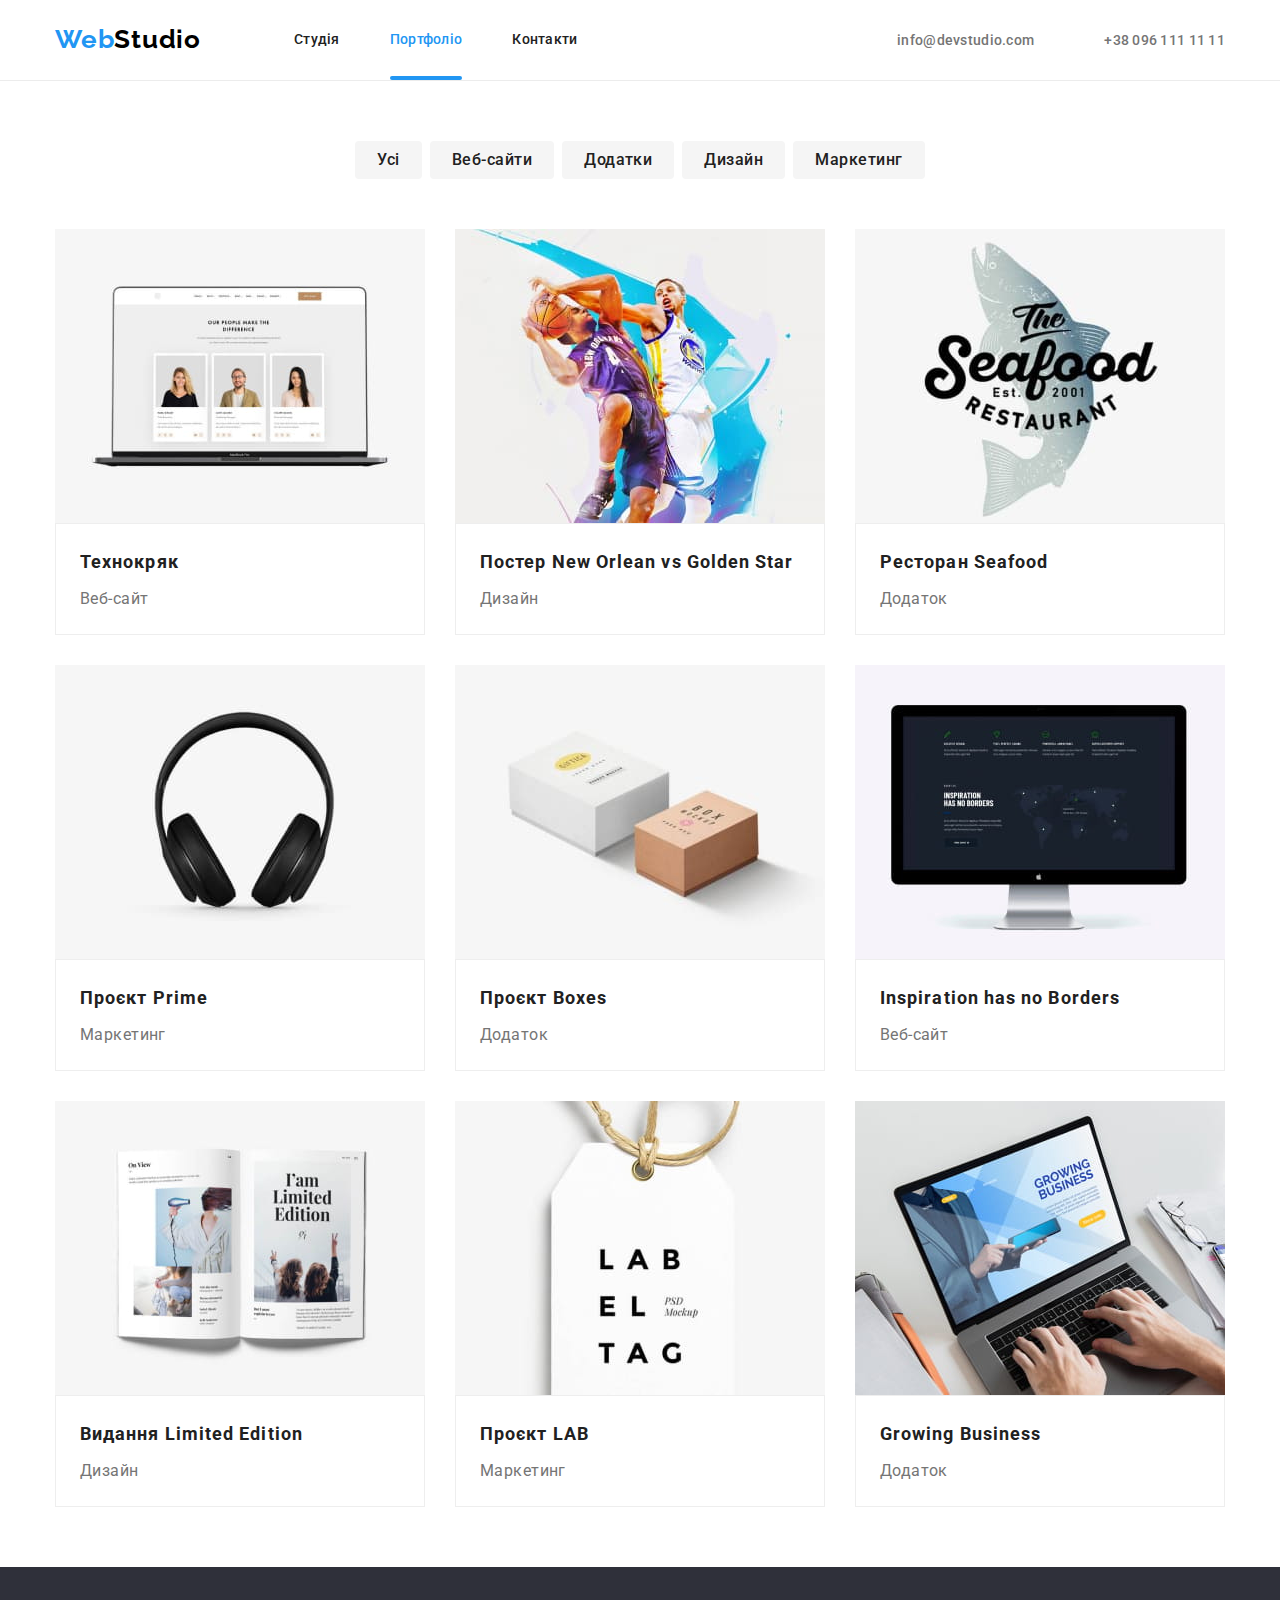
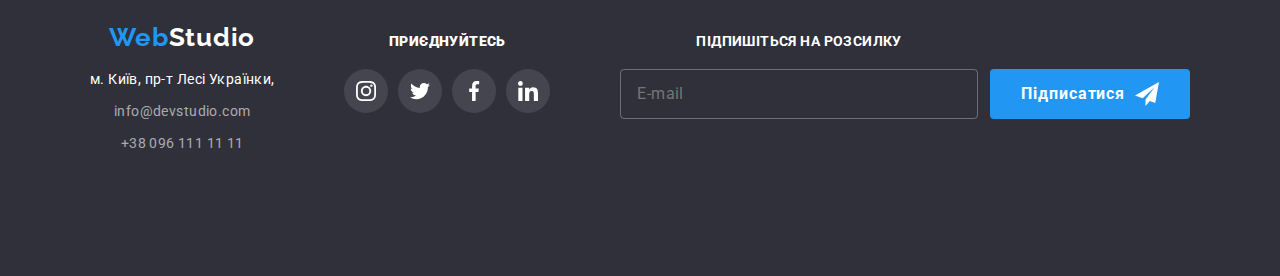
==== commit 5bf516ba: "responsive images" ====
--- a/portfolio.html
+++ b/portfolio.html
@@ -39,7 +39,7 @@
           <li class="auth-nav__item">
             <a href="mailto:info@devstudio.com" class="auth-nav__link link">
               <svg class="auth-nav__icon first-icon">
-                <use href="./images/sprites.svg#icon-envelope"></use>
+                <use href="./images/portfolio/sprites.svg#icon-envelope"></use>
               </svg>
               info@devstudio.com</a
             >
@@ -47,7 +47,7 @@
           <li class="auth-nav__item">
             <a href="tel:+380961111111" class="auth-nav__link link"
               ><svg class="auth-nav__icon second-icon">
-                <use href="./images/sprites.svg#icon-smartphone"></use>
+                <use href="./images/portfolio/sprites.svg#icon-smartphone"></use>
               </svg>
               +38 096 111 11 11</a
             >
@@ -56,8 +56,8 @@
 
         <button class="burger-btn" type="button" data-menu-button>
           <svg class="burger-btn__icon" aria-label="Перемикач мобільного меню">
-            <use class="icon-menu" href="./images/sprites.svg#icon-menu"></use>
-            <use class="icon-cross" href="./images/sprites.svg#icon-close-menu"></use>
+            <use class="icon-menu" href="./images/portfolio/sprites.svg#icon-menu"></use>
+            <use class="icon-cross" href="./images/portfolio/sprites.svg#icon-close-menu"></use>
           </svg>
         </button>
       </div>
@@ -95,13 +95,34 @@
             <li class="card-list__item">
               <a class="card-list__link link" href=""
                 ><div class="card-list__thumb">
-                  <img
-                    class="card-list__pic"
-                    src="./images/portfolio-images/photo-of-site-technocrack.jpg"
-                    alt="Фото готового сайта"
-                    width="450"
-                    height="294"
-                  />
+                  <picture>
+                    <source
+                      srcset="
+                        ./images/portfolio/technocrjak.jpg    1x,
+                        ./images/portfolio/technocrjak-x2.jpg 2x
+                      "
+                      media="(min-width: 1200px)"
+                    />
+                    <source
+                      srcset="
+                        ./images/portfolio/technocrjak-tab.jpg    1x,
+                        ./images/portfolio/technocrjak-tab-x2.jpg 2x
+                      "
+                      media="(min-width: 768px)"
+                    />
+                    <source
+                      srcset="
+                        ./images/portfolio/technocrjak-mob.jpg    1x,
+                        ./images/portfolio/technocrjak-mob-x2.jpg 2x
+                      "
+                      media="(max-width: 767px)"
+                    />
+                    <img
+                      src="./images/portfolio/technocrjak.jpg"
+                      alt="відкритий ноутбук"
+                      class="portfolio__card-img img"
+                    />
+                  </picture>
                   <p class="card-list__text">
                     Ресурс пропонує комплексні пропозиції з різним рівнем функціоналу та сервісів.
                     Все це дозволить відвідувачу отримати вичерпні відомості про компанію чи
@@ -117,13 +138,35 @@
             <li class="card-list__item">
               <a class="card-list__link link" href=""
                 ><div class="card-list__thumb">
-                  <img
-                    class="card-list__pic"
-                    src="./images/portfolio-images/basketball-match-poster.jpg"
-                    alt="Фото готового сайта"
-                    width="450"
-                    height="294"
-                  />
+                  <picture>
+                    <source
+                      srcset="
+                        ./images/portfolio/basketball.jpg    1x,
+                        ./images/portfolio/basketball-x2.jpg 2x
+                      "
+                      media="(min-width: 1200px)"
+                    />
+                    <source
+                      srcset="
+                        ./images/portfolio/basketball-tab.jpg    1x,
+                        ./images/portfolio/basketball-tab-x2.jpg 2x
+                      "
+                      media="(min-width: 768px)"
+                    />
+                    <source
+                      srcset="
+                        ./images/portfolio/basketball-mob.jpg    1x,
+                        ./images/portfolio/basketball-mob-x2.jpg 2x
+                      "
+                      media="(max-width: 767px)"
+                    />
+                    <img
+                      src="./images/portfolio/basketball.jpg"
+                      alt="двоє баскетболістів з м'ячем"
+                      width="450"
+                      class="portfolio__card-img img"
+                    />
+                  </picture>
                   <p class="card-list__text">
                     Ресурс пропонує комплексні пропозиції з різним рівнем функціоналу та сервісів.
                     Все це дозволить відвідувачу отримати вичерпні відомості про компанію чи
@@ -139,13 +182,35 @@
             <li class="card-list__item">
               <a class="card-list__link link" href=""
                 ><div class="card-list__thumb">
-                  <img
-                    class="card-list__pic"
-                    src="./images/portfolio-images/restaurant-logo.jpg"
-                    alt="Фото готового сайта"
-                    width="450"
-                    height="294"
-                  />
+                  <picture>
+                    <source
+                      srcset="
+                        ./images/portfolio/seafood.jpg    1x,
+                        ./images/portfolio/seafood-x2.jpg 2x
+                      "
+                      media="(min-width: 1200px)"
+                    />
+                    <source
+                      srcset="
+                        ./images/portfolio/seafood-tab.jpg    1x,
+                        ./images/portfolio/seafood-tab-x2.jpg 2x
+                      "
+                      media="(min-width: 768px)"
+                    />
+                    <source
+                      srcset="
+                        ./images/portfolio/seafood-mob.jpg    1x,
+                        ./images/portfolio/seafood-mob-x2.jpg 2x
+                      "
+                      media="(max-width: 767px)"
+                    />
+                    <img
+                      src="./images/portfolio/seafood.jpg"
+                      alt="напис сіфуд ресторан на фоні лосося"
+                      width="450"
+                      class="portfolio__card-img img"
+                    />
+                  </picture>
                   <p class="card-list__text">
                     Ресурс пропонує комплексні пропозиції з різним рівнем функціоналу та сервісів.
                     Все це дозволить відвідувачу отримати вичерпні відомості про компанію чи
@@ -161,13 +226,32 @@
             <li class="card-list__item">
               <a class="card-list__link link" href=""
                 ><div class="card-list__thumb">
-                  <img
-                    class="card-list__pic"
-                    src="./images/portfolio-images/photo-of-headphones.jpg"
-                    alt="Фото готового сайта"
-                    width="450"
-                    height="294"
-                  />
+                  <picture>
+                    <source
+                      srcset="./images/portfolio/prime.jpg 1x, ./images/portfolio/prime-x2.jpg 2x"
+                      media="(min-width: 1200px)"
+                    />
+                    <source
+                      srcset="
+                        ./images/portfolio/prime-tab.jpg    1x,
+                        ./images/portfolio/prime-tab-x2.jpg 2x
+                      "
+                      media="(min-width: 768px)"
+                    />
+                    <source
+                      srcset="
+                        ./images/portfolio/prime-mob.jpg    1x,
+                        ./images/portfolio/prime-mob-x2.jpg 2x
+                      "
+                      media="(max-width: 767px)"
+                    />
+                    <img
+                      src="./images/portfolio/prime.jpg"
+                      alt="навушники"
+                      width="450"
+                      class="portfolio__card-img img"
+                    />
+                  </picture>
                   <p class="card-list__text">
                     Ресурс пропонує комплексні пропозиції з різним рівнем функціоналу та сервісів.
                     Все це дозволить відвідувачу отримати вичерпні відомості про компанію чи
@@ -183,13 +267,32 @@
             <li class="card-list__item">
               <a class="card-list__link link" href=""
                 ><div class="card-list__thumb">
-                  <img
-                    class="card-list__pic"
-                    src="./images/portfolio-images/logo-of-boxes-project.jpg"
-                    alt="Фото готового сайта"
-                    width="450"
-                    height="294"
-                  />
+                  <picture>
+                    <source
+                      srcset="./images/portfolio/boxes.jpg 1x, ./images/portfolio/boxes-x2.jpg 2x"
+                      media="(min-width: 1200px)"
+                    />
+                    <source
+                      srcset="
+                        ./images/portfolio/boxes-tab.jpg    1x,
+                        ./images/portfolio/boxes-tab-x2.jpg 2x
+                      "
+                      media="(min-width: 768px)"
+                    />
+                    <source
+                      srcset="
+                        ./images/portfolio/boxes-mob.jpg    1x,
+                        ./images/portfolio/boxes-mob-x2.jpg 2x
+                      "
+                      media="(max-width: 767px)"
+                    />
+                    <img
+                      src="./images/portfolio/boxes.jpg"
+                      alt="дві коробки"
+                      width="450"
+                      class="portfolio__card-img img"
+                    />
+                  </picture>
                   <p class="card-list__text">
                     Ресурс пропонує комплексні пропозиції з різним рівнем функціоналу та сервісів.
                     Все це дозволить відвідувачу отримати вичерпні відомості про компанію чи
@@ -205,13 +308,35 @@
             <li class="card-list__item">
               <a class="card-list__link link" href=""
                 ><div class="card-list__thumb">
-                  <img
-                    class="card-list__pic"
-                    src="./images/portfolio-images/photo-of-site-inspiration-has-no-borders.jpg"
-                    alt="Фото готового сайта"
-                    width="450"
-                    height="294"
-                  />
+                  <picture>
+                    <source
+                      srcset="
+                        ./images/portfolio/no-borders.jpg    1x,
+                        ./images/portfolio/no-borders-x2.jpg 2x
+                      "
+                      media="(min-width: 1200px)"
+                    />
+                    <source
+                      srcset="
+                        ./images/portfolio/no-borders-tab.jpg    1x,
+                        ./images/portfolio/no-borders-tab-x2.jpg 2x
+                      "
+                      media="(min-width: 768px)"
+                    />
+                    <source
+                      srcset="
+                        ./images/portfolio/no-borders-mob.jpg    1x,
+                        ./images/portfolio/no-borders-mob-x2.jpg 2x
+                      "
+                      media="(max-width: 767px)"
+                    />
+                    <img
+                      src="./images/portfolio/no-borders.jpg"
+                      alt="епл монітор з картою світу"
+                      width="450"
+                      class="portfolio__card-img img"
+                    />
+                  </picture>
                   <p class="card-list__text">
                     Ресурс пропонує комплексні пропозиції з різним рівнем функціоналу та сервісів.
                     Все це дозволить відвідувачу отримати вичерпні відомості про компанію чи
@@ -227,13 +352,35 @@
             <li class="card-list__item">
               <a class="card-list__link link" href=""
                 ><div class="card-list__thumb">
-                  <img
-                    class="card-list__pic"
-                    src="./images/portfolio-images/magazine-photo.jpg"
-                    width="450"
-                    height="294"
-                    alt="фото журнала"
-                  />
+                  <picture>
+                    <source
+                      srcset="
+                        ./images/portfolio/limited-edition.jpg    1x,
+                        ./images/portfolio/limited-edition-x2.jpg 2x
+                      "
+                      media="(min-width: 1200px)"
+                    />
+                    <source
+                      srcset="
+                        ./images/portfolio/limited-edition-tab.jpg    1x,
+                        ./images/portfolio/limited-edition-tab-x2.jpg 2x
+                      "
+                      media="(min-width: 768px)"
+                    />
+                    <source
+                      srcset="
+                        ./images/portfolio/limited-edition-mob.jpg    1x,
+                        ./images/portfolio/limited-edition-mob-x2.jpg 2x
+                      "
+                      media="(max-width: 767px)"
+                    />
+                    <img
+                      src="./images/portfolio/limited-edition.jpg"
+                      alt="розгорнутий журнал"
+                      width="450"
+                      class="portfolio__card-img img"
+                    />
+                  </picture>
                   <p class="card-list__text">
                     Ресурс пропонує комплексні пропозиції з різним рівнем функціоналу та сервісів.
                     Все це дозволить відвідувачу отримати вичерпні відомості про компанію чи
@@ -249,13 +396,32 @@
             <li class="card-list__item">
               <a class="card-list__link link" href=""
                 ><div class="card-list__thumb">
-                  <img
-                    class="card-list__pic"
-                    src="./images/portfolio-images/photo-of-tag.jpg"
-                    alt="Фото готового сайта"
-                    width="450"
-                    height="294"
-                  />
+                  <picture>
+                    <source
+                      srcset="./images/portfolio/lab.jpg 1x, ./images/portfolio/lab-x2.jpg 2x"
+                      media="(min-width: 1200px)"
+                    />
+                    <source
+                      srcset="
+                        ./images/portfolio/lab-tab.jpg    1x,
+                        ./images/portfolio/lab-tab-x2.jpg 2x
+                      "
+                      media="(min-width: 768px)"
+                    />
+                    <source
+                      srcset="
+                        ./images/portfolio/lab-mob.jpg    1x,
+                        ./images/portfolio/lab-mob-x2.jpg 2x
+                      "
+                      media="(max-width: 767px)"
+                    />
+                    <img
+                      src="./images/portfolio/lab.jpg"
+                      alt="бірка з написом лейбел тег"
+                      width="450"
+                      class="portfolio__card-img img"
+                    />
+                  </picture>
                   <p class="card-list__text">
                     Ресурс пропонує комплексні пропозиції з різним рівнем функціоналу та сервісів.
                     Все це дозволить відвідувачу отримати вичерпні відомості про компанію чи
@@ -271,13 +437,35 @@
             <li class="card-list__item">
               <a class="card-list__link link" href=""
                 ><div class="card-list__thumb">
-                  <img
-                    class="card-list__pic"
-                    src="./images/portfolio-images/laptop-photo.jpg"
-                    alt="Фото готового сайта"
-                    width="450"
-                    height="294"
-                  />
+                  <picture>
+                    <source
+                      srcset="
+                        ./images/portfolio/business.jpg    1x,
+                        ./images/portfolio/business-x2.jpg 2x
+                      "
+                      media="(min-width: 1200px)"
+                    />
+                    <source
+                      srcset="
+                        ./images/portfolio/business-tab.jpg    1x,
+                        ./images/portfolio/business-tab-x2.jpg 2x
+                      "
+                      media="(min-width: 768px)"
+                    />
+                    <source
+                      srcset="
+                        ./images/portfolio/business-mob.jpg    1x,
+                        ./images/portfolio/business-mob-x2.jpg 2x
+                      "
+                      media="(max-width: 767px)"
+                    />
+                    <img
+                      src="./images/portfolio/business.jpg"
+                      alt="чоловічі руки друкують за відкритим ноутбуком"
+                      width="450"
+                      class="portfolio__card-img img"
+                    />
+                  </picture>
                   <p class="card-list__text">
                     Ресурс пропонує комплексні пропозиції з різним рівнем функціоналу та сервісів.
                     Все це дозволить відвідувачу отримати вичерпні відомості про компанію чи
--- a/css/main.min.css
+++ b/css/main.min.css
@@ -1 +1 @@
-.footer-btn,.modal-btn{display:-webkit-box;display:-ms-flexbox;display:flex;-webkit-box-align:center;-ms-flex-align:center;align-items:center;-webkit-box-pack:center;-ms-flex-pack:center;justify-content:center;width:200px;height:50px;margin-left:auto;margin-right:auto;cursor:pointer;font-weight:700;font-size:16px;line-height:1.875;letter-spacing:.06em;color:#fff;background-color:#2196f3;border-radius:4px;border:none;-webkit-transition:background-color 250ms cubic-bezier(0.4, 0, 0.2, 1),-webkit-box-shadow 250ms cubic-bezier(0.4, 0, 0.2, 1);transition:background-color 250ms cubic-bezier(0.4, 0, 0.2, 1),-webkit-box-shadow 250ms cubic-bezier(0.4, 0, 0.2, 1);transition:background-color 250ms cubic-bezier(0.4, 0, 0.2, 1),box-shadow 250ms cubic-bezier(0.4, 0, 0.2, 1);transition:background-color 250ms cubic-bezier(0.4, 0, 0.2, 1),box-shadow 250ms cubic-bezier(0.4, 0, 0.2, 1),-webkit-box-shadow 250ms cubic-bezier(0.4, 0, 0.2, 1)}.footer-btn:hover,.modal-btn:hover,.footer-btn:focus,.modal-btn:focus{background-color:#188ce8;-webkit-box-shadow:0px 4px 4px rgba(0,0,0,.15);box-shadow:0px 4px 4px rgba(0,0,0,.15)}h1,h2,h3,p{margin:0}img{display:block;max-width:100%;height:auto}.list{padding:0;margin:0;list-style:none}.link{text-decoration:none}body{font-family:roboto,sans-serif;letter-spacing:.03em;color:#757575;background-color:#fff;font-size:14px}.container{max-width:480px;padding-left:15px;padding-right:15px;margin:0 auto}@media screen and (min-width: 768px){.container{max-width:768px}}@media screen and (min-width: 1200px){.container{max-width:1200px}}.section{margin:0px;padding-top:60px;padding-bottom:60px}.section-title{margin-bottom:50px;color:#212121}.visually-hidden{position:absolute;width:1px;height:1px;margin:-1px;border:0;padding:0;white-space:nowrap;-webkit-clip-path:inset(100%);clip-path:inset(100%);clip:rect(0 0 0 0);overflow:hidden}.logo{font-family:raleway,sans-serif;font-weight:700;font-size:24px;line-height:1.1666666667;letter-spacing:.03em;color:#000}@media screen and (min-width: 1200px){.logo{font-size:26px;line-height:.8387096774}}.page-footer__logo{display:block;margin-bottom:20px;color:#fff}.logo__part{color:#2196f3}.page-header{border-bottom:1px solid #ececec}@media screen and (max-width: 767px){.page-header{padding-top:16px;padding-bottom:16px}}.hidden-header{display:none}@media screen and (min-width: 768px){.hidden-header{display:-webkit-box;display:-ms-flexbox;display:flex;-webkit-box-align:center;-ms-flex-align:center;align-items:center}}.flex-header{display:-webkit-box;display:-ms-flexbox;display:flex;-webkit-box-align:center;-ms-flex-align:center;align-items:center}@media screen and (max-width: 1199px){.flex-header{-webkit-box-pack:justify;-ms-flex-pack:justify;justify-content:space-between}}.site-nav{display:none}@media screen and (min-width: 768px){.site-nav{display:-webkit-box;display:-ms-flexbox;display:flex;margin-left:87px;gap:50px}}@media screen and (min-width: 1199px){.site-nav{margin-left:93px}}.navigation{display:-webkit-box;display:-ms-flexbox;display:flex;-webkit-box-align:center;-ms-flex-align:center;align-items:center}.auth-nav{display:none}@media screen and (min-width: 768px){.auth-nav{display:block}}@media screen and (max-width: 1199px){.auth-nav{margin-left:90px}}@media screen and (min-width: 1200px){.auth-nav{display:-webkit-box;display:-ms-flexbox;display:flex;gap:50px;margin-left:auto}}@media screen and (max-width: 1199px){.auth-nav__item:not(:last-child){margin-bottom:10px}}.site-nav__link{display:block;padding-top:32px;padding-bottom:32px;font-weight:500;line-height:1.14;letter-spacing:.02em;position:relative;color:#212121;-webkit-transition:color 250ms cubic-bezier(0.4, 0, 0.2, 1),-webkit-filter 250ms cubic-bezier(0.4, 0, 0.2, 1);transition:color 250ms cubic-bezier(0.4, 0, 0.2, 1),-webkit-filter 250ms cubic-bezier(0.4, 0, 0.2, 1);transition:color 250ms cubic-bezier(0.4, 0, 0.2, 1),filter 250ms cubic-bezier(0.4, 0, 0.2, 1);transition:color 250ms cubic-bezier(0.4, 0, 0.2, 1),filter 250ms cubic-bezier(0.4, 0, 0.2, 1),-webkit-filter 250ms cubic-bezier(0.4, 0, 0.2, 1)}.site-nav__link:focus,.site-nav__link:hover{color:#2196f3;-webkit-filter:drop-shadow(0px 0px 5px #2196f3);filter:drop-shadow(0px 0px 5px #2196f3)}.site-nav__link--ative{color:#2196f3;-webkit-filter:drop-shadow(0px 0px 5px #2196f3);filter:drop-shadow(0px 0px 5px #2196f3)}.site-nav__link::after{position:absolute;content:"";display:block;width:100%;height:4px;bottom:0;background-color:#2196f3;border-radius:2px;opacity:0;-webkit-transform:translateY(-15px) scale(0.3);transform:translateY(-15px) scale(0.3);-webkit-transition:opacity 250ms cubic-bezier(0.4, 0, 0.2, 1),-webkit-transform 250ms cubic-bezier(0.4, 0, 0.2, 1);transition:opacity 250ms cubic-bezier(0.4, 0, 0.2, 1),-webkit-transform 250ms cubic-bezier(0.4, 0, 0.2, 1);transition:opacity 250ms cubic-bezier(0.4, 0, 0.2, 1),transform 250ms cubic-bezier(0.4, 0, 0.2, 1);transition:opacity 250ms cubic-bezier(0.4, 0, 0.2, 1),transform 250ms cubic-bezier(0.4, 0, 0.2, 1),-webkit-transform 250ms cubic-bezier(0.4, 0, 0.2, 1)}.site-nav__link:hover::after{opacity:1;-webkit-transform:translateY(0) scale(1);transform:translateY(0) scale(1)}.site-nav__link--ative.site-nav__link::after{opacity:1;-webkit-transform:translateY(0);transform:translateY(0)}.auth-nav__link{display:-webkit-box;display:-ms-flexbox;display:flex;-webkit-box-align:center;-ms-flex-align:center;align-items:center;color:#757575;font-weight:500;letter-spacing:.02em;-webkit-transition:color 250ms cubic-bezier(0.4, 0, 0.2, 1),-webkit-filter 250ms cubic-bezier(0.4, 0, 0.2, 1);transition:color 250ms cubic-bezier(0.4, 0, 0.2, 1),-webkit-filter 250ms cubic-bezier(0.4, 0, 0.2, 1);transition:color 250ms cubic-bezier(0.4, 0, 0.2, 1),filter 250ms cubic-bezier(0.4, 0, 0.2, 1);transition:color 250ms cubic-bezier(0.4, 0, 0.2, 1),filter 250ms cubic-bezier(0.4, 0, 0.2, 1),-webkit-filter 250ms cubic-bezier(0.4, 0, 0.2, 1)}.auth-nav__link:focus,.auth-nav__link:hover{color:#2196f3;-webkit-filter:drop-shadow(0px 0px 5px #2196f3);filter:drop-shadow(0px 0px 5px #2196f3)}@media screen and (max-width: 1199px){.auth-nav__link{font-size:12px;line-height:1.1666666667}}.auth-nav__icon{margin-right:10px;fill:currentColor}.auth-nav__icon.first-icon{width:14px;height:10px}.auth-nav__icon.second-icon{width:10px;height:14px}@media screen and (min-width: 1200px){.auth-nav__icon.first-icon{width:16px;height:12px}.auth-nav__icon.second-icon{width:10px;height:16px}}.hero{background-color:#2f303a;max-width:480px;text-align:center;padding:118px 0;margin-left:auto;margin-right:auto;background-image:-webkit-gradient(linear, left top, left bottom, from(rgba(47, 48, 58, 0.4)), to(rgba(47, 48, 58, 0.4))),url(../images/hero-bgi.jpg);background-image:linear-gradient(rgba(47, 48, 58, 0.4), rgba(47, 48, 58, 0.4)),url(../images/hero-bgi.jpg);background-repeat:no-repeat;background-position:center;background-size:cover}@media screen and (min-width: 768px){.hero{max-width:768px}}@media screen and (min-width: 1200px){.hero{padding:200px 0;max-width:1600px}}.hero-title{margin-bottom:30px;color:#fff;font-weight:900;font-size:26px;line-height:1.6153846154;letter-spacing:.06em;text-transform:uppercase}@media screen and (min-width: 1200px){.hero-title{font-size:44px;line-height:1.3636363636}}.hero-button{min-width:216px;min-height:50px;padding:10px 32px;border:0;border-radius:4px;color:#fff;background-color:#2196f3;font-family:inherit;cursor:pointer;letter-spacing:.06em;font-weight:700;-webkit-transition:background-color 250ms cubic-bezier(0.4, 0, 0.2, 1);transition:background-color 250ms cubic-bezier(0.4, 0, 0.2, 1)}.hero-button:hover,.hero-button:focus{background-color:#188ce8}@media screen and (min-width: 768px){.feauters__list{display:-webkit-box;display:-ms-flexbox;display:flex;-ms-flex-wrap:wrap;flex-wrap:wrap;gap:30px}}.feauters__item{max-width:450px;margin-bottom:30px}@media screen and (min-width: 768px){.feauters__item{-ms-flex-preferred-size:calc((100% - 30px)/2);flex-basis:calc((100% - 30px)/2)}}@media screen and (min-width: 1200px){.feauters__item{-ms-flex-preferred-size:calc((100% - 90px)/4);flex-basis:calc((100% - 90px)/4)}}.feauters__thumb{display:-webkit-box;display:-ms-flexbox;display:flex;-webkit-box-align:center;-ms-flex-align:center;align-items:center;-webkit-box-pack:center;-ms-flex-pack:center;justify-content:center;max-width:450px;height:120px;margin-bottom:30px;background-color:#f5f4fa}@media screen and (min-width: 768px){.feauters__thumb{width:354px}}@media screen and (min-width: 1200px){.feauters__thumb{width:270px}}.feauters__title{margin-bottom:10px;text-align:center;font-size:14px;line-height:1.14;text-transform:uppercase;color:#212121}@media screen and (min-width: 768px){.feauters__title{text-align:left}}.feauters__text{font-size:14px;line-height:1.71}.doing{display:none}@media screen and (min-width: 1200px){.doing{display:block}}.doing__list{display:-webkit-box;display:-ms-flexbox;display:flex;gap:30px}.doing__item{-ms-flex-preferred-size:calc((100% - 60px)/3);flex-basis:calc((100% - 60px)/3)}.section-title{font-size:36px;line-height:1.16;text-align:center}.doing__thumb{position:relative}.doing__text{position:absolute;width:100%;height:70px;bottom:0;display:-webkit-box;display:-ms-flexbox;display:flex;-webkit-box-pack:center;-ms-flex-pack:center;justify-content:center;-webkit-box-align:center;-ms-flex-align:center;align-items:center;font-weight:700;font-size:14px;line-height:16px;text-align:center;letter-spacing:.03em;text-transform:uppercase;color:#fff;background:rgba(47,48,58,.8)}.team{background-color:#f5f5f5}@media screen and (min-width: 768px){.team__list{display:-webkit-box;display:-ms-flexbox;display:flex;-ms-flex-wrap:wrap;flex-wrap:wrap;gap:30px}}.team__item{max-width:450px;border-bottom-left-radius:4px;border-bottom-right-radius:4px;padding-bottom:30px;margin-bottom:30px;background-color:#fff;-webkit-box-shadow:0px 4px 4px rgba(96,96,96,.15);box-shadow:0px 4px 4px rgba(96,96,96,.15)}.team__item:last-child{margin-bottom:0}@media screen and (min-width: 768px){.team__item{-ms-flex-preferred-size:calc((100% - 30px)/2);flex-basis:calc((100% - 30px)/2);margin:0}}@media screen and (min-width: 1200px){.team__item{-ms-flex-preferred-size:calc((100% - 90px)/4);flex-basis:calc((100% - 90px)/4)}}.team__pic{margin-bottom:30px}.team__name{margin-bottom:10px;font-weight:500;font-size:16px;line-height:1.18;color:#212121;text-align:center}.team__text{margin-bottom:16px;font-size:16px;line-height:1.18;text-align:center}.socials-list{display:-webkit-box;display:-ms-flexbox;display:flex;gap:10px;text-align:center;-webkit-box-pack:center;-ms-flex-pack:center;justify-content:center}.socials-list__item{display:-webkit-box;display:-ms-flexbox;display:flex;-webkit-box-align:center;-ms-flex-align:center;align-items:center;-webkit-box-pack:center;-ms-flex-pack:center;justify-content:center;width:44px;height:44px;fill:#afb1b8;border-radius:50%;-webkit-transition:fill 250ms cubic-bezier(0.4, 0, 0.2, 1),background-color 250ms cubic-bezier(0.4, 0, 0.2, 1);transition:fill 250ms cubic-bezier(0.4, 0, 0.2, 1),background-color 250ms cubic-bezier(0.4, 0, 0.2, 1)}.socials-list__item:hover,.socials-list__item:focus{fill:#fff;background-color:#2196f3}.customers__list{display:-webkit-box;display:-ms-flexbox;display:flex;-ms-flex-wrap:wrap;flex-wrap:wrap;-webkit-box-pack:center;-ms-flex-pack:center;justify-content:center;text-align:center;gap:30px}.customer__item{cursor:pointer;display:-webkit-box;display:-ms-flexbox;display:flex;-webkit-box-pack:center;-ms-flex-pack:center;justify-content:center;-webkit-box-align:center;-ms-flex-align:center;align-items:center;border:1px solid #afb1b8;border-radius:4px;fill:#afb1b8;width:210px;height:92px;-webkit-transition:fill 250ms cubic-bezier(0.4, 0, 0.2, 1),border 250ms cubic-bezier(0.4, 0, 0.2, 1);transition:fill 250ms cubic-bezier(0.4, 0, 0.2, 1),border 250ms cubic-bezier(0.4, 0, 0.2, 1)}.customer__item:hover,.customer__item:focus{border-color:#2196f3;fill:#2196f3}@media screen and (min-width: 1200px){.customer__item{width:170px}}.customer__logo{width:106px;height:60px;fill:inherit}.backdrop{padding-left:15px;padding-right:15px;z-index:12;position:fixed;top:0;left:0;width:100%;height:100%;background-color:rgba(0,0,0,.2);opacity:1;-webkit-transition:opacity 250ms cubic-bezier(0.4, 0, 0.2, 1);transition:opacity 250ms cubic-bezier(0.4, 0, 0.2, 1)}.backdrop.is-hidden{opacity:0;pointer-events:none}.modal{z-index:13;position:relative;position:absolute;top:50%;left:50%;-webkit-filter:blur(0);filter:blur(0);-webkit-transform:translate(-50%, -50%) rotate(0deg);transform:translate(-50%, -50%) rotate(0deg);-webkit-transition:-webkit-transform 500ms cubic-bezier(0.4, 0, 0.2, 1);transition:-webkit-transform 500ms cubic-bezier(0.4, 0, 0.2, 1);transition:transform 500ms cubic-bezier(0.4, 0, 0.2, 1);transition:transform 500ms cubic-bezier(0.4, 0, 0.2, 1), -webkit-transform 500ms cubic-bezier(0.4, 0, 0.2, 1);width:450px;height:609px;background-color:#fff}@media screen and (min-width: 480px){.modal{width:450px;height:609px}}.backdrop.is-hidden .modal{-webkit-filter:blur(50px);filter:blur(50px);-webkit-transform:translate(-50%, -150%) rotate(-90deg);transform:translate(-50%, -150%) rotate(-90deg)}.close-btn{position:absolute;top:8px;right:8px;display:-webkit-box;display:-ms-flexbox;display:flex;-webkit-box-pack:center;-ms-flex-pack:center;justify-content:center;-webkit-box-align:center;-ms-flex-align:center;align-items:center;width:30px;height:30px;border-radius:50%;border:1px solid rgba(0,0,0,.1);background-color:#fff;-webkit-transition:background-color 250ms cubic-bezier(0.4, 0, 0.2, 1),-webkit-box-shadow 250ms cubic-bezier(0.4, 0, 0.2, 1);transition:background-color 250ms cubic-bezier(0.4, 0, 0.2, 1),-webkit-box-shadow 250ms cubic-bezier(0.4, 0, 0.2, 1);transition:background-color 250ms cubic-bezier(0.4, 0, 0.2, 1),box-shadow 250ms cubic-bezier(0.4, 0, 0.2, 1);transition:background-color 250ms cubic-bezier(0.4, 0, 0.2, 1),box-shadow 250ms cubic-bezier(0.4, 0, 0.2, 1),-webkit-box-shadow 250ms cubic-bezier(0.4, 0, 0.2, 1)}.close-btn:hover,.close-btn:focus{background-color:#2196f3;-webkit-box-shadow:0px 3px 1px rgba(0,0,0,.1),0px 1px 2px rgba(0,0,0,.08),0px 2px 2px rgba(0,0,0,.12);box-shadow:0px 3px 1px rgba(0,0,0,.1),0px 1px 2px rgba(0,0,0,.08),0px 2px 2px rgba(0,0,0,.12)}.close-icon{width:18px;height:18px;-webkit-transition:fill 250ms cubic-bezier(0.4, 0, 0.2, 1);transition:fill 250ms cubic-bezier(0.4, 0, 0.2, 1)}.close-btn:hover .close-icon,.close-btn:focus .close-icon{fill:#fff}.modal-form{padding:40px}.modal-title{text-align:center;font-weight:700;font-size:20px;line-height:1.15;text-align:center;letter-spacing:.03em;color:#212121;margin-bottom:12px}.form-block{max-width:100%;position:relative;margin-bottom:10px}.form-label,.comment-field{font-size:12px;line-height:1.1666666667;letter-spacing:.01em;color:#757575}.form-label{margin-bottom:4px;display:block}.form-field{width:100%;padding:11px;padding-left:42px;border:1px solid rgba(33,33,33,.2);border-radius:4px;-webkit-transition:border 250ms cubic-bezier(0.4, 0, 0.2, 1);transition:border 250ms cubic-bezier(0.4, 0, 0.2, 1)}.form-field:focus,.form-field:hover{border-color:#2196f3}.comment-field{resize:none;padding-top:12px;padding-left:16px;height:120px;color:rgba(117,117,117,.5)}:focus-visible{outline:rgba(0,0,0,0)}.form-icon{position:absolute;top:30px;left:12px;-webkit-transition:fill 250ms cubic-bezier(0.4, 0, 0.2, 1);transition:fill 250ms cubic-bezier(0.4, 0, 0.2, 1)}.form-field:focus+.form-icon,.form-field:hover+.form-icon{fill:#2196f3}.policy-block{position:relative}.policy-lable{display:block;font-size:12px;line-height:1.1666666667;letter-spacing:.03em;color:#757575;margin-bottom:30px;padding-left:26px}.policy-link{color:#2196f3}.modal-check{-webkit-appearance:none;-moz-appearance:none;appearance:none}.policy-icon{position:absolute;top:0;left:0;width:16px;height:15px;background-image:url(../images/icon-check.svg);border-radius:2px;border:2px solid #212121;-webkit-transition:border 250ms cubic-bezier(0.4, 0, 0.2, 1),background-color 250ms cubic-bezier(0.4, 0, 0.2, 1);transition:border 250ms cubic-bezier(0.4, 0, 0.2, 1),background-color 250ms cubic-bezier(0.4, 0, 0.2, 1)}.modal-check:checked+.policy-icon{background-color:#2196f3;background-size:contain;border:none}.modal-btn{padding:10px 52px}.page-footer{padding-top:60px;padding-bottom:60px;text-align:center;background-color:#2f303a}@media screen and (min-width: 768px){.footer-flex{display:-webkit-box;display:-ms-flexbox;display:flex;-ms-flex-pack:distribute;justify-content:space-around;-ms-flex-wrap:wrap;flex-wrap:wrap;-webkit-box-align:baseline;-ms-flex-align:baseline;align-items:baseline}}.contacts{font-style:normal;font-size:14px;line-height:1.71}.contacts .item{margin-bottom:8px}.contacts .item:last-child{margin-bottom:89px}@media screen and (min-width: 768px){.contacts .item:last-child{margin-bottom:60px}}.contacts .link{color:rgba(255,255,255,.6);-webkit-transition:color 250ms cubic-bezier(0.4, 0, 0.2, 1);transition:color 250ms cubic-bezier(0.4, 0, 0.2, 1)}.contacts .location{color:#fff}.contacts .link:hover,.contacts .link:focus{color:#2196f3}.join{color:#fff;margin-bottom:20px;font-weight:700;font-size:14px;line-height:16px;letter-spacing:.03em;text-transform:uppercase}.socials{display:-webkit-box;display:-ms-flexbox;display:flex;-webkit-box-pack:center;-ms-flex-pack:center;justify-content:center;gap:10px;margin-bottom:60px}.socials-link{display:-webkit-box;display:-ms-flexbox;display:flex;-webkit-box-pack:center;-ms-flex-pack:center;justify-content:center;-webkit-box-align:center;-ms-flex-align:center;align-items:center;border-radius:50%;background-color:rgba(255,255,255,.1);width:44px;height:44px;-webkit-transition:background-color 250ms cubic-bezier(0.4, 0, 0.2, 1);transition:background-color 250ms cubic-bezier(0.4, 0, 0.2, 1)}.socials-link:hover,.socials-link:focus{background-color:#2196f3}.socials-logo{width:20px;height:20px;fill:#fff}@media screen and (min-width: 1200px){.footer-form{display:-webkit-box;display:-ms-flexbox;display:flex;-webkit-box-align:end;-ms-flex-align:end;align-items:flex-end}}.footer-form-lable{font-weight:700;font-size:14px;line-height:1.1428571429;letter-spacing:.03em;text-transform:uppercase;color:#fff}.footer-form-field{display:-webkit-box;display:-ms-flexbox;display:flex;-webkit-box-align:center;-ms-flex-align:center;align-items:center;-webkit-box-pack:center;-ms-flex-pack:center;justify-content:center;width:100%;height:50px;padding:15px 16px;margin-top:20px;margin-bottom:20px;font-weight:400;font-size:16px;line-height:4;letter-spacing:.03em;color:rgba(255,255,255,.6);border:1px solid rgba(255,255,255,.3);border-radius:4px;-webkit-transition:border 250ms cubic-bezier(0.4, 0, 0.2, 1);transition:border 250ms cubic-bezier(0.4, 0, 0.2, 1);background-color:inherit}.footer-form-field:focus,.footer-form-field:hover{border:1px solid #2196f3;outline:#2196f3}@media screen and (min-width: 768px){.footer-form-field{width:450px}}@media screen and (min-width: 1200px){.footer-form-field{width:358px;margin-bottom:0px}}.footer-btn{padding:10px 28px}@media screen and (min-width: 1200px){.footer-btn{margin-left:12px}}.footer-form-icon{margin-left:10px;fill:#fff}.filter{display:-webkit-box;display:-ms-flexbox;display:flex;-webkit-box-pack:left;-ms-flex-pack:left;justify-content:left;-ms-flex-wrap:wrap;flex-wrap:wrap;gap:8px;margin-bottom:50px;width:326px}.filter__btn{padding:6px 22px;border:0;border-radius:4px;font-weight:500;font-size:16px;line-height:1.62;color:#212121;background-color:#f5f5f5;letter-spacing:.03em;cursor:pointer;-webkit-transition:background-color 250ms cubic-bezier(0.4, 0, 0.2, 1),color 250ms cubic-bezier(0.4, 0, 0.2, 1),-webkit-box-shadow 250ms cubic-bezier(0.4, 0, 0.2, 1);transition:background-color 250ms cubic-bezier(0.4, 0, 0.2, 1),color 250ms cubic-bezier(0.4, 0, 0.2, 1),-webkit-box-shadow 250ms cubic-bezier(0.4, 0, 0.2, 1);transition:background-color 250ms cubic-bezier(0.4, 0, 0.2, 1),color 250ms cubic-bezier(0.4, 0, 0.2, 1),box-shadow 250ms cubic-bezier(0.4, 0, 0.2, 1);transition:background-color 250ms cubic-bezier(0.4, 0, 0.2, 1),color 250ms cubic-bezier(0.4, 0, 0.2, 1),box-shadow 250ms cubic-bezier(0.4, 0, 0.2, 1),-webkit-box-shadow 250ms cubic-bezier(0.4, 0, 0.2, 1)}.filter__btn:hover,.filter__btn:focus{color:#fff;background-color:#2196f3;-webkit-box-shadow:0px 3px 1px rgba(0,0,0,.1),0px 1px 2px rgba(0,0,0,.08),0px 2px 2px rgba(0,0,0,.12);box-shadow:0px 3px 1px rgba(0,0,0,.1),0px 1px 2px rgba(0,0,0,.08),0px 2px 2px rgba(0,0,0,.12)}.card-list__item{margin-bottom:30px;max-width:450px;-webkit-transition:-webkit-box-shadow 250ms cubic-bezier(0.4, 0, 0.2, 1);transition:-webkit-box-shadow 250ms cubic-bezier(0.4, 0, 0.2, 1);transition:box-shadow 250ms cubic-bezier(0.4, 0, 0.2, 1);transition:box-shadow 250ms cubic-bezier(0.4, 0, 0.2, 1), -webkit-box-shadow 250ms cubic-bezier(0.4, 0, 0.2, 1)}.card-list__item:last-child{margin-bottom:0}.card-list__item:focus,.card-list__item:hover{-webkit-box-shadow:0px 1px 1px rgba(0,0,0,.12),0px 4px 4px rgba(0,0,0,.06),1px 4px 6px rgba(0,0,0,.16);box-shadow:0px 1px 1px rgba(0,0,0,.12),0px 4px 4px rgba(0,0,0,.06),1px 4px 6px rgba(0,0,0,.16)}.card-list__title{margin-bottom:4px;font-weight:700;font-size:18px;line-height:2;letter-spacing:.06em;color:#212121}.card-list__desc{font-size:16px;line-height:1.87;color:#757575}.bordered-part{padding-top:20px;padding-bottom:20px;padding-left:24px;border:1px solid #eee}.card-list__thumb{position:relative;overflow:hidden}.card-list__thumb::before{position:absolute;display:inline-block;top:100%;-webkit-transition:-webkit-transform 250ms cubic-bezier(0.4, 0, 0.2, 1);transition:-webkit-transform 250ms cubic-bezier(0.4, 0, 0.2, 1);transition:transform 250ms cubic-bezier(0.4, 0, 0.2, 1);transition:transform 250ms cubic-bezier(0.4, 0, 0.2, 1), -webkit-transform 250ms cubic-bezier(0.4, 0, 0.2, 1);content:"";width:100%;height:100%;background-color:rgba(33,150,243,.9)}.card-list__link:hover .card-list__thumb::before{-webkit-transform:translateY(-100%);transform:translateY(-100%)}.card-list__text{position:absolute;top:50%;left:50%;-webkit-transform:translate(-50%, 50%);transform:translate(-50%, 50%);min-width:322px;min-height:168px;padding:63px 24px;font-weight:400;font-size:18px;line-height:1.5555555556;letter-spacing:.03em;color:#fff;-webkit-transition:-webkit-transform 250ms cubic-bezier(0.4, 0, 0.2, 1);transition:-webkit-transform 250ms cubic-bezier(0.4, 0, 0.2, 1);transition:transform 250ms cubic-bezier(0.4, 0, 0.2, 1);transition:transform 250ms cubic-bezier(0.4, 0, 0.2, 1), -webkit-transform 250ms cubic-bezier(0.4, 0, 0.2, 1)}.card-list__link:hover .card-list__text{-webkit-transform:translate(-50%, -50%);transform:translate(-50%, -50%)}.burger-btn{background-color:#fff;border:none;width:40px;height:40px;z-index:11}.burger-btn:hover .burger-btn__icon,.burger-btn:focus .burger-btn__icon{fill:#2196f3;-webkit-filter:drop-shadow(0px 0px 5px #2196f3);filter:drop-shadow(0px 0px 5px #2196f3)}.burger-btn .icon-menu{-webkit-transform:rotate(-180deg);transform:rotate(-180deg);-webkit-transform-origin:center center;transform-origin:center center;-webkit-transition:-webkit-transform 250ms cubic-bezier(0.4, 0, 0.2, 1);transition:-webkit-transform 250ms cubic-bezier(0.4, 0, 0.2, 1);transition:transform 250ms cubic-bezier(0.4, 0, 0.2, 1);transition:transform 250ms cubic-bezier(0.4, 0, 0.2, 1), -webkit-transform 250ms cubic-bezier(0.4, 0, 0.2, 1)}.burger-btn .icon-cross{opacity:0;-webkit-transform:rotate(0deg);transform:rotate(0deg);-webkit-transform-origin:center center;transform-origin:center center;-webkit-transition:-webkit-transform 250ms cubic-bezier(0.4, 0, 0.2, 1);transition:-webkit-transform 250ms cubic-bezier(0.4, 0, 0.2, 1);transition:transform 250ms cubic-bezier(0.4, 0, 0.2, 1);transition:transform 250ms cubic-bezier(0.4, 0, 0.2, 1), -webkit-transform 250ms cubic-bezier(0.4, 0, 0.2, 1)}.burger-btn.is-open .icon-cross{opacity:1;-webkit-transform:rotate(180deg);transform:rotate(180deg)}.burger-btn.is-open .icon-menu{opacity:0;-webkit-transform:rotate(0deg);transform:rotate(0deg)}@media screen and (min-width: 768px){.burger-btn{display:none}}.burger-btn__icon{-webkit-transition:fill 250ms cubic-bezier(0.4, 0, 0.2, 1);transition:fill 250ms cubic-bezier(0.4, 0, 0.2, 1);width:24px;height:16px}.menu{position:fixed;top:0;left:100%;width:100%;background-color:#fff;padding:48px 40px;-webkit-transition:-webkit-transform 250ms cubic-bezier(0.4, 0, 0.2, 1);transition:-webkit-transform 250ms cubic-bezier(0.4, 0, 0.2, 1);transition:transform 250ms cubic-bezier(0.4, 0, 0.2, 1);transition:transform 250ms cubic-bezier(0.4, 0, 0.2, 1), -webkit-transform 250ms cubic-bezier(0.4, 0, 0.2, 1)}.menu.is-open{-webkit-transform:translatex(-100%);transform:translatex(-100%)}.menu__item{margin-bottom:35px}.menu__item:last-child{margin-bottom:302px}.menu__link{text-decoration:none;font-size:40px;line-height:1.175;letter-spacing:.02em;color:#212121;-webkit-transition:color 250ms cubic-bezier(0.4, 0, 0.2, 1);transition:color 250ms cubic-bezier(0.4, 0, 0.2, 1)}.menu__link:hover,.menu__link:focus{color:#2196f3}.menu__link--active{color:#2196f3}.menu__contacts-item{margin-bottom:32px}.menu__contacts-item:last-child{margin-bottom:64px}.menu__tel{font-size:34px;line-height:1.1764705882;letter-spacing:.02em;color:#2196f3}.menu__mail{font-size:24px;line-height:1.1666666667;letter-spacing:.02em;color:#757575}.menu__social-list{display:-webkit-box;display:-ms-flexbox;display:flex;-webkit-box-pack:center;-ms-flex-pack:center;justify-content:center}.menu__social-item{padding-right:10px;padding-left:10px;border-right:1px solid rgba(33,33,33,.2)}.menu__social-item:last-child{border:none}.menu__social-link{font-size:18px;line-height:1.2222222222;letter-spacing:.02em;color:#2196f3}/*# sourceMappingURL=main.min.css.map */+.footer-btn,.modal-btn{display:-webkit-box;display:-ms-flexbox;display:flex;-webkit-box-align:center;-ms-flex-align:center;align-items:center;-webkit-box-pack:center;-ms-flex-pack:center;justify-content:center;width:200px;height:50px;margin-left:auto;margin-right:auto;cursor:pointer;font-weight:700;font-size:16px;line-height:1.875;letter-spacing:.06em;color:#fff;background-color:#2196f3;border-radius:4px;border:none;-webkit-transition:background-color 250ms cubic-bezier(0.4, 0, 0.2, 1),-webkit-box-shadow 250ms cubic-bezier(0.4, 0, 0.2, 1);transition:background-color 250ms cubic-bezier(0.4, 0, 0.2, 1),-webkit-box-shadow 250ms cubic-bezier(0.4, 0, 0.2, 1);transition:background-color 250ms cubic-bezier(0.4, 0, 0.2, 1),box-shadow 250ms cubic-bezier(0.4, 0, 0.2, 1);transition:background-color 250ms cubic-bezier(0.4, 0, 0.2, 1),box-shadow 250ms cubic-bezier(0.4, 0, 0.2, 1),-webkit-box-shadow 250ms cubic-bezier(0.4, 0, 0.2, 1)}.footer-btn:hover,.modal-btn:hover,.footer-btn:focus,.modal-btn:focus{background-color:#188ce8;-webkit-box-shadow:0px 4px 4px rgba(0,0,0,.15);box-shadow:0px 4px 4px rgba(0,0,0,.15)}h1,h2,h3,p{margin:0}img{display:block;max-width:100%;height:auto}.list{padding:0;margin:0;list-style:none}.link{text-decoration:none}body{font-family:roboto,sans-serif;letter-spacing:.03em;color:#757575;background-color:#fff;font-size:14px}body.modal-open{overflow:hidden}@media screen and (max-width: 1199px){body.mobile-menu-open{overflow:hidden}}.container{max-width:480px;padding-left:15px;padding-right:15px;margin:0 auto}@media screen and (min-width: 768px){.container{max-width:768px}}@media screen and (min-width: 1200px){.container{max-width:1200px}}.section{margin:0px;padding-top:60px;padding-bottom:60px}.section-title{margin-bottom:50px;color:#212121}.visually-hidden{position:absolute;width:1px;height:1px;margin:-1px;border:0;padding:0;white-space:nowrap;-webkit-clip-path:inset(100%);clip-path:inset(100%);clip:rect(0 0 0 0);overflow:hidden}.logo{font-family:raleway,sans-serif;font-weight:700;font-size:24px;line-height:1.1666666667;letter-spacing:.03em;color:#000}@media screen and (min-width: 1200px){.logo{font-size:26px;line-height:.8387096774}}.page-footer__logo{display:block;margin-bottom:20px;color:#fff}.logo__part{color:#2196f3}.page-header{border-bottom:1px solid #ececec}@media screen and (max-width: 767px){.page-header{padding-top:16px;padding-bottom:16px}}.hidden-header{display:none}@media screen and (min-width: 768px){.hidden-header{display:-webkit-box;display:-ms-flexbox;display:flex;-webkit-box-align:center;-ms-flex-align:center;align-items:center}}.flex-header{display:-webkit-box;display:-ms-flexbox;display:flex;-webkit-box-align:center;-ms-flex-align:center;align-items:center}@media screen and (max-width: 1199px){.flex-header{-webkit-box-pack:justify;-ms-flex-pack:justify;justify-content:space-between}}.site-nav{display:none}@media screen and (min-width: 768px){.site-nav{display:-webkit-box;display:-ms-flexbox;display:flex;margin-left:87px;gap:50px}}@media screen and (min-width: 1199px){.site-nav{margin-left:93px}}.navigation{display:-webkit-box;display:-ms-flexbox;display:flex;-webkit-box-align:center;-ms-flex-align:center;align-items:center}.auth-nav{display:none}@media screen and (min-width: 768px){.auth-nav{display:block}}@media screen and (max-width: 1199px){.auth-nav{margin-left:90px}}@media screen and (min-width: 1200px){.auth-nav{display:-webkit-box;display:-ms-flexbox;display:flex;gap:50px;margin-left:auto}}@media screen and (max-width: 1199px){.auth-nav__item:not(:last-child){margin-bottom:10px}}.site-nav__link{display:block;padding-top:32px;padding-bottom:32px;font-weight:500;line-height:1.14;letter-spacing:.02em;position:relative;color:#212121;-webkit-transition:color 250ms cubic-bezier(0.4, 0, 0.2, 1),-webkit-filter 250ms cubic-bezier(0.4, 0, 0.2, 1);transition:color 250ms cubic-bezier(0.4, 0, 0.2, 1),-webkit-filter 250ms cubic-bezier(0.4, 0, 0.2, 1);transition:color 250ms cubic-bezier(0.4, 0, 0.2, 1),filter 250ms cubic-bezier(0.4, 0, 0.2, 1);transition:color 250ms cubic-bezier(0.4, 0, 0.2, 1),filter 250ms cubic-bezier(0.4, 0, 0.2, 1),-webkit-filter 250ms cubic-bezier(0.4, 0, 0.2, 1)}.site-nav__link:focus,.site-nav__link:hover{color:#2196f3}.site-nav__link--ative{color:#2196f3}.site-nav__link::after{position:absolute;content:"";display:block;width:100%;height:4px;bottom:0;background-color:#2196f3;border-radius:2px;opacity:0;-webkit-transform:translateY(-15px) scale(0.3);transform:translateY(-15px) scale(0.3);-webkit-transition:opacity 250ms cubic-bezier(0.4, 0, 0.2, 1),-webkit-transform 250ms cubic-bezier(0.4, 0, 0.2, 1);transition:opacity 250ms cubic-bezier(0.4, 0, 0.2, 1),-webkit-transform 250ms cubic-bezier(0.4, 0, 0.2, 1);transition:opacity 250ms cubic-bezier(0.4, 0, 0.2, 1),transform 250ms cubic-bezier(0.4, 0, 0.2, 1);transition:opacity 250ms cubic-bezier(0.4, 0, 0.2, 1),transform 250ms cubic-bezier(0.4, 0, 0.2, 1),-webkit-transform 250ms cubic-bezier(0.4, 0, 0.2, 1)}.site-nav__link:hover::after{opacity:1;-webkit-transform:translateY(0) scale(1);transform:translateY(0) scale(1)}.site-nav__link--ative.site-nav__link::after{opacity:1;-webkit-transform:translateY(0);transform:translateY(0)}.auth-nav__link{display:-webkit-box;display:-ms-flexbox;display:flex;-webkit-box-align:center;-ms-flex-align:center;align-items:center;color:#757575;font-weight:500;letter-spacing:.02em;-webkit-transition:color 250ms cubic-bezier(0.4, 0, 0.2, 1),-webkit-filter 250ms cubic-bezier(0.4, 0, 0.2, 1);transition:color 250ms cubic-bezier(0.4, 0, 0.2, 1),-webkit-filter 250ms cubic-bezier(0.4, 0, 0.2, 1);transition:color 250ms cubic-bezier(0.4, 0, 0.2, 1),filter 250ms cubic-bezier(0.4, 0, 0.2, 1);transition:color 250ms cubic-bezier(0.4, 0, 0.2, 1),filter 250ms cubic-bezier(0.4, 0, 0.2, 1),-webkit-filter 250ms cubic-bezier(0.4, 0, 0.2, 1)}.auth-nav__link:focus,.auth-nav__link:hover{color:#2196f3}@media screen and (max-width: 1199px){.auth-nav__link{font-size:12px;line-height:1.1666666667}}.auth-nav__icon{margin-right:10px;fill:currentColor}.auth-nav__icon.first-icon{width:14px;height:10px}.auth-nav__icon.second-icon{width:10px;height:14px}@media screen and (min-width: 1200px){.auth-nav__icon.first-icon{width:16px;height:12px}.auth-nav__icon.second-icon{width:10px;height:16px}}.hero{background-color:#2f303a;max-width:1600px;text-align:center;padding:118px 0;margin-left:auto;margin-right:auto;background-image:-webkit-gradient(linear, left top, left bottom, from(rgba(47, 48, 58, 0.4)), to(rgba(47, 48, 58, 0.4))),url(../images/hero-bgi.jpg);background-image:linear-gradient(rgba(47, 48, 58, 0.4), rgba(47, 48, 58, 0.4)),url(../images/hero-bgi.jpg);background-repeat:no-repeat;background-position:center;background-size:cover;background-image:-webkit-gradient(linear, left top, right top, from(rgba(47, 48, 58, 0.4)), to(rgba(47, 48, 58, 0.4))),url("../images/hero/bg_sm@1x.jpg");background-image:linear-gradient(to right, rgba(47, 48, 58, 0.4), rgba(47, 48, 58, 0.4)),url("../images/hero/bg_sm@1x.jpg")}@media screen and (min-width: 1200px){.hero{padding:200px 0}}@media(min-device-pixel-ratio: 2),(-webkit-min-device-pixel-ratio: 2),(min-resolution: 192dpi),(min-resolution: 2dppx){.hero{background-image:-webkit-gradient(linear, left top, right top, from(rgba(47, 48, 58, 0.4)), to(rgba(47, 48, 58, 0.4))),url("../images/hero/bg_sm@2x.jpg");background-image:linear-gradient(to right, rgba(47, 48, 58, 0.4), rgba(47, 48, 58, 0.4)),url("../images/hero/bg_sm@2x.jpg")}}@media screen and (min-width: 768px){.hero{background-image:-webkit-gradient(linear, left top, right top, from(rgba(47, 48, 58, 0.4)), to(rgba(47, 48, 58, 0.4))),url("../images/hero/bg_m@1x.jpg");background-image:linear-gradient(to right, rgba(47, 48, 58, 0.4), rgba(47, 48, 58, 0.4)),url("../images/hero/bg_m@1x.jpg")}}@media screen and (min-width: 768px)and (min-device-pixel-ratio: 2),screen and (min-width: 768px)and (-webkit-min-device-pixel-ratio: 2),screen and (min-width: 768px)and (min-resolution: 192dpi),screen and (min-width: 768px)and (min-resolution: 2dppx){.hero{background-image:-webkit-gradient(linear, left top, right top, from(rgba(47, 48, 58, 0.4)), to(rgba(47, 48, 58, 0.4))),url("../images/hero/bg_m@2x.jpg");background-image:linear-gradient(to right, rgba(47, 48, 58, 0.4), rgba(47, 48, 58, 0.4)),url("../images/hero/bg_m@2x.jpg")}}@media screen and (min-width: 1200px){.hero{background-image:-webkit-gradient(linear, left top, right top, from(rgba(47, 48, 58, 0.4)), to(rgba(47, 48, 58, 0.4))),url("../images/hero/bg_lg@1x.jpg");background-image:linear-gradient(to right, rgba(47, 48, 58, 0.4), rgba(47, 48, 58, 0.4)),url("../images/hero/bg_lg@1x.jpg")}}@media screen and (min-width: 1200px)and (min-device-pixel-ratio: 2),screen and (min-width: 1200px)and (-webkit-min-device-pixel-ratio: 2),screen and (min-width: 1200px)and (min-resolution: 192dpi),screen and (min-width: 1200px)and (min-resolution: 2dppx){.hero{background-image:-webkit-gradient(linear, left top, right top, from(rgba(47, 48, 58, 0.4)), to(rgba(47, 48, 58, 0.4))),url("../images/hero/bg_lg@2x.jpg");background-image:linear-gradient(to right, rgba(47, 48, 58, 0.4), rgba(47, 48, 58, 0.4)),url("../images/hero/bg_lg@2x.jpg")}}.hero-title{margin-bottom:30px;color:#fff;font-weight:900;font-size:26px;line-height:1.6153846154;letter-spacing:.06em;text-transform:uppercase}@media screen and (min-width: 1200px){.hero-title{font-size:44px;line-height:1.3636363636}}.hero-button{min-width:216px;min-height:50px;padding:10px 32px;border:0;border-radius:4px;color:#fff;background-color:#2196f3;font-family:inherit;cursor:pointer;letter-spacing:.06em;font-weight:700;-webkit-transition:background-color 250ms cubic-bezier(0.4, 0, 0.2, 1);transition:background-color 250ms cubic-bezier(0.4, 0, 0.2, 1)}.hero-button:hover,.hero-button:focus{background-color:#188ce8}@media screen and (min-width: 768px){.feauters__list{display:-webkit-box;display:-ms-flexbox;display:flex;-ms-flex-wrap:wrap;flex-wrap:wrap;gap:30px}}.feauters__item{max-width:450px;margin-bottom:30px}@media screen and (min-width: 768px){.feauters__item{-ms-flex-preferred-size:calc((100% - 30px)/2);flex-basis:calc((100% - 30px)/2)}}@media screen and (min-width: 1200px){.feauters__item{-ms-flex-preferred-size:calc((100% - 90px)/4);flex-basis:calc((100% - 90px)/4)}}.feauters__thumb{display:-webkit-box;display:-ms-flexbox;display:flex;-webkit-box-align:center;-ms-flex-align:center;align-items:center;-webkit-box-pack:center;-ms-flex-pack:center;justify-content:center;max-width:450px;height:120px;margin-bottom:30px;background-color:#f5f4fa}@media screen and (min-width: 768px){.feauters__thumb{width:354px}}@media screen and (min-width: 1200px){.feauters__thumb{width:270px}}.feauters__title{margin-bottom:10px;text-align:center;font-size:14px;line-height:1.14;text-transform:uppercase;color:#212121}@media screen and (min-width: 768px){.feauters__title{text-align:left}}.feauters__text{font-size:14px;line-height:1.71}.doing{display:none}@media screen and (min-width: 1200px){.doing{display:block}}.doing__list{display:-webkit-box;display:-ms-flexbox;display:flex;gap:30px}.doing__item{-ms-flex-preferred-size:calc((100% - 60px)/3);flex-basis:calc((100% - 60px)/3)}.section-title{font-size:36px;line-height:1.16;text-align:center}.doing__thumb{position:relative}.doing__text{position:absolute;width:100%;height:70px;bottom:0;display:-webkit-box;display:-ms-flexbox;display:flex;-webkit-box-pack:center;-ms-flex-pack:center;justify-content:center;-webkit-box-align:center;-ms-flex-align:center;align-items:center;font-weight:700;font-size:14px;line-height:16px;text-align:center;letter-spacing:.03em;text-transform:uppercase;color:#fff;background:rgba(47,48,58,.8)}.team{background-color:#f5f5f5}@media screen and (min-width: 768px){.team__list{display:-webkit-box;display:-ms-flexbox;display:flex;-ms-flex-wrap:wrap;flex-wrap:wrap;gap:30px}}.team__item{max-width:450px;border-bottom-left-radius:4px;border-bottom-right-radius:4px;padding-bottom:30px;margin-bottom:30px;background-color:#fff;-webkit-box-shadow:0px 4px 4px rgba(96,96,96,.15);box-shadow:0px 4px 4px rgba(96,96,96,.15)}.team__item:last-child{margin-bottom:0}@media screen and (min-width: 768px){.team__item{-ms-flex-preferred-size:calc((100% - 30px)/2);flex-basis:calc((100% - 30px)/2);margin:0}}@media screen and (min-width: 1200px){.team__item{-ms-flex-preferred-size:calc((100% - 90px)/4);flex-basis:calc((100% - 90px)/4)}}.team__name{margin-top:30px;margin-bottom:10px;font-weight:500;font-size:16px;line-height:1.18;color:#212121;text-align:center}.team__text{margin-bottom:16px;font-size:16px;line-height:1.18;text-align:center}.socials-list{display:-webkit-box;display:-ms-flexbox;display:flex;gap:10px;text-align:center;-webkit-box-pack:center;-ms-flex-pack:center;justify-content:center}.socials-list__item{display:-webkit-box;display:-ms-flexbox;display:flex;-webkit-box-align:center;-ms-flex-align:center;align-items:center;-webkit-box-pack:center;-ms-flex-pack:center;justify-content:center;width:44px;height:44px;fill:#afb1b8;border-radius:50%;-webkit-transition:fill 250ms cubic-bezier(0.4, 0, 0.2, 1),background-color 250ms cubic-bezier(0.4, 0, 0.2, 1);transition:fill 250ms cubic-bezier(0.4, 0, 0.2, 1),background-color 250ms cubic-bezier(0.4, 0, 0.2, 1)}.socials-list__item:hover,.socials-list__item:focus{fill:#fff;background-color:#2196f3}.customers__list{display:-webkit-box;display:-ms-flexbox;display:flex;-ms-flex-wrap:wrap;flex-wrap:wrap;-webkit-box-pack:center;-ms-flex-pack:center;justify-content:center;text-align:center;gap:30px}.customer__item{cursor:pointer;display:-webkit-box;display:-ms-flexbox;display:flex;-webkit-box-pack:center;-ms-flex-pack:center;justify-content:center;-webkit-box-align:center;-ms-flex-align:center;align-items:center;border:1px solid #afb1b8;border-radius:4px;fill:#afb1b8;width:210px;height:92px;-webkit-transition:fill 250ms cubic-bezier(0.4, 0, 0.2, 1),border 250ms cubic-bezier(0.4, 0, 0.2, 1);transition:fill 250ms cubic-bezier(0.4, 0, 0.2, 1),border 250ms cubic-bezier(0.4, 0, 0.2, 1)}.customer__item:hover,.customer__item:focus{border-color:#2196f3;fill:#2196f3}@media screen and (min-width: 1200px){.customer__item{width:170px}}.customer__logo{width:106px;height:60px;fill:inherit}.backdrop{padding:94px 15px;z-index:12;position:fixed;top:0;left:0;overflow-y:scroll;width:100%;height:100%;background-color:rgba(0,0,0,.2);opacity:1;-webkit-transition:opacity 250ms cubic-bezier(0.4, 0, 0.2, 1);transition:opacity 250ms cubic-bezier(0.4, 0, 0.2, 1)}.backdrop.is-hidden{opacity:0;pointer-events:none}.modal{position:relative;z-index:13;max-width:450px;height:609px;background-color:#fff;-webkit-transform:rotate(0deg);transform:rotate(0deg);-webkit-transition:-webkit-transform 250ms cubic-bezier(0.4, 0, 0.2, 1);transition:-webkit-transform 250ms cubic-bezier(0.4, 0, 0.2, 1);transition:transform 250ms cubic-bezier(0.4, 0, 0.2, 1);transition:transform 250ms cubic-bezier(0.4, 0, 0.2, 1), -webkit-transform 250ms cubic-bezier(0.4, 0, 0.2, 1)}@media screen and (min-width: 480px){.modal{position:relative;position:absolute;top:100%;left:50%;-webkit-filter:blur(0);filter:blur(0);-webkit-transform:translate(-50%, -50%) rotate(0deg);transform:translate(-50%, -50%) rotate(0deg);-webkit-transition:-webkit-transform 500ms cubic-bezier(0.4, 0, 0.2, 1);transition:-webkit-transform 500ms cubic-bezier(0.4, 0, 0.2, 1);transition:transform 500ms cubic-bezier(0.4, 0, 0.2, 1);transition:transform 500ms cubic-bezier(0.4, 0, 0.2, 1), -webkit-transform 500ms cubic-bezier(0.4, 0, 0.2, 1);width:450px;height:609px}}@media screen and (min-width: 1200px){.modal{top:50%}}.backdrop.is-hidden .modal{-webkit-filter:blur(50px);filter:blur(50px);-webkit-transform:translate(-50%, -100%) rotate(-90deg);transform:translate(-50%, -100%) rotate(-90deg)}@media screen and (min-width: 768px){.backdrop.is-hidden .modal{-webkit-transform:translate(-50%, -150%) rotate(-90deg);transform:translate(-50%, -150%) rotate(-90deg)}}.close-btn{position:absolute;top:8px;right:8px;display:-webkit-box;display:-ms-flexbox;display:flex;-webkit-box-pack:center;-ms-flex-pack:center;justify-content:center;-webkit-box-align:center;-ms-flex-align:center;align-items:center;width:30px;height:30px;border-radius:50%;border:1px solid rgba(0,0,0,.1);background-color:#fff;-webkit-transition:background-color 250ms cubic-bezier(0.4, 0, 0.2, 1),-webkit-box-shadow 250ms cubic-bezier(0.4, 0, 0.2, 1);transition:background-color 250ms cubic-bezier(0.4, 0, 0.2, 1),-webkit-box-shadow 250ms cubic-bezier(0.4, 0, 0.2, 1);transition:background-color 250ms cubic-bezier(0.4, 0, 0.2, 1),box-shadow 250ms cubic-bezier(0.4, 0, 0.2, 1);transition:background-color 250ms cubic-bezier(0.4, 0, 0.2, 1),box-shadow 250ms cubic-bezier(0.4, 0, 0.2, 1),-webkit-box-shadow 250ms cubic-bezier(0.4, 0, 0.2, 1)}.close-btn:hover,.close-btn:focus{background-color:#2196f3;-webkit-box-shadow:0px 3px 1px rgba(0,0,0,.1),0px 1px 2px rgba(0,0,0,.08),0px 2px 2px rgba(0,0,0,.12);box-shadow:0px 3px 1px rgba(0,0,0,.1),0px 1px 2px rgba(0,0,0,.08),0px 2px 2px rgba(0,0,0,.12)}.close-icon{width:18px;height:18px;-webkit-transition:fill 250ms cubic-bezier(0.4, 0, 0.2, 1);transition:fill 250ms cubic-bezier(0.4, 0, 0.2, 1)}.close-btn:hover .close-icon,.close-btn:focus .close-icon{fill:#fff}.modal-form{padding:40px}.modal-title{text-align:center;font-weight:700;font-size:20px;line-height:1.15;text-align:center;letter-spacing:.03em;color:#212121;margin-bottom:12px}.form-block{max-width:100%;position:relative;margin-bottom:10px}.form-label,.comment-field{font-size:12px;line-height:1.1666666667;letter-spacing:.01em;color:#757575}.form-label{margin-bottom:4px;display:block}.form-field{width:100%;padding:11px;padding-left:42px;border:1px solid rgba(33,33,33,.2);border-radius:4px;-webkit-transition:border 250ms cubic-bezier(0.4, 0, 0.2, 1);transition:border 250ms cubic-bezier(0.4, 0, 0.2, 1)}.form-field:focus,.form-field:hover{border-color:#2196f3}.comment-field{resize:none;padding-top:12px;padding-left:16px;height:120px;color:rgba(117,117,117,.5)}:focus-visible{outline:rgba(0,0,0,0)}.form-icon{position:absolute;top:30px;left:12px;-webkit-transition:fill 250ms cubic-bezier(0.4, 0, 0.2, 1);transition:fill 250ms cubic-bezier(0.4, 0, 0.2, 1)}.form-field:focus+.form-icon,.form-field:hover+.form-icon{fill:#2196f3}.policy-block{position:relative}.policy-lable{display:block;font-size:12px;line-height:1.1666666667;letter-spacing:.03em;color:#757575;margin-bottom:30px;padding-left:26px}.policy-link{color:#2196f3}.modal-check{-webkit-appearance:none;-moz-appearance:none;appearance:none}.policy-icon{position:absolute;top:0;left:0;width:16px;height:15px;background-image:url(../images/icon-check.svg);border-radius:2px;border:2px solid #212121;-webkit-transition:border 250ms cubic-bezier(0.4, 0, 0.2, 1),background-color 250ms cubic-bezier(0.4, 0, 0.2, 1);transition:border 250ms cubic-bezier(0.4, 0, 0.2, 1),background-color 250ms cubic-bezier(0.4, 0, 0.2, 1)}.modal-check:checked+.policy-icon{background-color:#2196f3;background-size:contain;border:none}.modal-btn{padding:10px 52px}.page-footer{padding-top:60px;padding-bottom:60px;text-align:center;background-color:#2f303a}@media screen and (min-width: 768px){.footer-flex{display:-webkit-box;display:-ms-flexbox;display:flex;-ms-flex-pack:distribute;justify-content:space-around;-ms-flex-wrap:wrap;flex-wrap:wrap;-webkit-box-align:baseline;-ms-flex-align:baseline;align-items:baseline}}.contacts{font-style:normal;font-size:14px;line-height:1.71}.contacts .item{margin-bottom:8px}.contacts .item:last-child{margin-bottom:89px}@media screen and (min-width: 768px){.contacts .item:last-child{margin-bottom:60px}}.contacts .link{color:rgba(255,255,255,.6);-webkit-transition:color 250ms cubic-bezier(0.4, 0, 0.2, 1);transition:color 250ms cubic-bezier(0.4, 0, 0.2, 1)}.contacts .location{color:#fff}.contacts .link:hover,.contacts .link:focus{color:#2196f3}.join{color:#fff;margin-bottom:20px;font-weight:700;font-size:14px;line-height:16px;letter-spacing:.03em;text-transform:uppercase}.socials{display:-webkit-box;display:-ms-flexbox;display:flex;-webkit-box-pack:center;-ms-flex-pack:center;justify-content:center;gap:10px;margin-bottom:60px}.socials-link{display:-webkit-box;display:-ms-flexbox;display:flex;-webkit-box-pack:center;-ms-flex-pack:center;justify-content:center;-webkit-box-align:center;-ms-flex-align:center;align-items:center;border-radius:50%;background-color:rgba(255,255,255,.1);width:44px;height:44px;-webkit-transition:background-color 250ms cubic-bezier(0.4, 0, 0.2, 1);transition:background-color 250ms cubic-bezier(0.4, 0, 0.2, 1)}.socials-link:hover,.socials-link:focus{background-color:#2196f3}.socials-logo{width:20px;height:20px;fill:#fff}@media screen and (min-width: 1200px){.footer-form{display:-webkit-box;display:-ms-flexbox;display:flex;-webkit-box-align:end;-ms-flex-align:end;align-items:flex-end}}.footer-form-lable{font-weight:700;font-size:14px;line-height:1.1428571429;letter-spacing:.03em;text-transform:uppercase;color:#fff}.footer-form-field{display:-webkit-box;display:-ms-flexbox;display:flex;-webkit-box-align:center;-ms-flex-align:center;align-items:center;-webkit-box-pack:center;-ms-flex-pack:center;justify-content:center;width:100%;height:50px;padding:15px 16px;margin-top:20px;margin-bottom:20px;font-weight:400;font-size:16px;line-height:4;letter-spacing:.03em;color:rgba(255,255,255,.6);border:1px solid rgba(255,255,255,.3);border-radius:4px;-webkit-transition:border 250ms cubic-bezier(0.4, 0, 0.2, 1);transition:border 250ms cubic-bezier(0.4, 0, 0.2, 1);background-color:inherit}.footer-form-field:focus,.footer-form-field:hover{border:1px solid #2196f3;outline:#2196f3}@media screen and (min-width: 768px){.footer-form-field{width:450px}}@media screen and (min-width: 1200px){.footer-form-field{width:358px;margin-bottom:0px}}.footer-btn{padding:10px 28px}@media screen and (min-width: 1200px){.footer-btn{margin-left:12px}}.footer-form-icon{margin-left:10px;fill:#fff}.filter{display:-webkit-box;display:-ms-flexbox;display:flex;-webkit-box-pack:left;-ms-flex-pack:left;justify-content:left;-ms-flex-wrap:wrap;flex-wrap:wrap;gap:8px;margin-bottom:50px}@media screen and (max-width: 767px){.filter{max-width:326px}}@media screen and (min-width: 768px){.filter{min-width:575px;-webkit-box-pack:center;-ms-flex-pack:center;justify-content:center}}.filter__btn{padding:6px 22px;border:0;border-radius:4px;font-weight:500;font-size:16px;line-height:1.62;color:#212121;background-color:#f5f5f5;letter-spacing:.03em;cursor:pointer;-webkit-transition:background-color 250ms cubic-bezier(0.4, 0, 0.2, 1),color 250ms cubic-bezier(0.4, 0, 0.2, 1),-webkit-box-shadow 250ms cubic-bezier(0.4, 0, 0.2, 1);transition:background-color 250ms cubic-bezier(0.4, 0, 0.2, 1),color 250ms cubic-bezier(0.4, 0, 0.2, 1),-webkit-box-shadow 250ms cubic-bezier(0.4, 0, 0.2, 1);transition:background-color 250ms cubic-bezier(0.4, 0, 0.2, 1),color 250ms cubic-bezier(0.4, 0, 0.2, 1),box-shadow 250ms cubic-bezier(0.4, 0, 0.2, 1);transition:background-color 250ms cubic-bezier(0.4, 0, 0.2, 1),color 250ms cubic-bezier(0.4, 0, 0.2, 1),box-shadow 250ms cubic-bezier(0.4, 0, 0.2, 1),-webkit-box-shadow 250ms cubic-bezier(0.4, 0, 0.2, 1)}.filter__btn:hover,.filter__btn:focus{color:#fff;background-color:#2196f3;-webkit-box-shadow:0px 3px 1px rgba(0,0,0,.1),0px 1px 2px rgba(0,0,0,.08),0px 2px 2px rgba(0,0,0,.12);box-shadow:0px 3px 1px rgba(0,0,0,.1),0px 1px 2px rgba(0,0,0,.08),0px 2px 2px rgba(0,0,0,.12)}@media screen and (min-width: 768px){.card-list{display:-webkit-box;display:-ms-flexbox;display:flex;-ms-flex-wrap:wrap;flex-wrap:wrap;gap:30px}}.card-list__item{margin-bottom:30px;max-width:450px;-webkit-transition:-webkit-box-shadow 250ms cubic-bezier(0.4, 0, 0.2, 1);transition:-webkit-box-shadow 250ms cubic-bezier(0.4, 0, 0.2, 1);transition:box-shadow 250ms cubic-bezier(0.4, 0, 0.2, 1);transition:box-shadow 250ms cubic-bezier(0.4, 0, 0.2, 1), -webkit-box-shadow 250ms cubic-bezier(0.4, 0, 0.2, 1)}.card-list__item:last-child{margin-bottom:0}.card-list__item:focus,.card-list__item:hover{-webkit-box-shadow:0px 1px 1px rgba(0,0,0,.12),0px 4px 4px rgba(0,0,0,.06),1px 4px 6px rgba(0,0,0,.16);box-shadow:0px 1px 1px rgba(0,0,0,.12),0px 4px 4px rgba(0,0,0,.06),1px 4px 6px rgba(0,0,0,.16)}@media screen and (min-width: 768px){.card-list__item{margin:auto;-ms-flex-preferred-size:calc((100% - 30px)/2);flex-basis:calc((100% - 30px)/2)}}@media screen and (min-width: 1200px){.card-list__item{margin:auto;-ms-flex-preferred-size:calc((100% - 60px)/3);flex-basis:calc((100% - 60px)/3)}}.card-list__title{margin-bottom:4px;font-weight:700;font-size:18px;line-height:2;letter-spacing:.06em;color:#212121}.card-list__desc{font-size:16px;line-height:1.87;color:#757575}.bordered-part{padding-top:20px;padding-bottom:20px;padding-left:24px;border:1px solid #eee}.card-list__thumb{position:relative;overflow:hidden}.card-list__thumb::before{position:absolute;display:inline-block;top:100%;-webkit-transition:-webkit-transform 250ms cubic-bezier(0.4, 0, 0.2, 1);transition:-webkit-transform 250ms cubic-bezier(0.4, 0, 0.2, 1);transition:transform 250ms cubic-bezier(0.4, 0, 0.2, 1);transition:transform 250ms cubic-bezier(0.4, 0, 0.2, 1), -webkit-transform 250ms cubic-bezier(0.4, 0, 0.2, 1);content:"";width:100%;height:100%;background-color:rgba(33,150,243,.9)}.card-list__link:hover .card-list__thumb::before{-webkit-transform:translateY(-100%);transform:translateY(-100%)}.card-list__text{position:absolute;top:50%;left:50%;-webkit-transform:translate(-50%, 50%);transform:translate(-50%, 50%);min-width:322px;min-height:168px;padding:63px 24px;font-weight:400;font-size:18px;line-height:1.5555555556;letter-spacing:.03em;color:#fff;-webkit-transition:-webkit-transform 250ms cubic-bezier(0.4, 0, 0.2, 1);transition:-webkit-transform 250ms cubic-bezier(0.4, 0, 0.2, 1);transition:transform 250ms cubic-bezier(0.4, 0, 0.2, 1);transition:transform 250ms cubic-bezier(0.4, 0, 0.2, 1), -webkit-transform 250ms cubic-bezier(0.4, 0, 0.2, 1)}.card-list__link:hover .card-list__text{-webkit-transform:translate(-50%, -50%);transform:translate(-50%, -50%)}.burger-btn{background-color:#fff;border:none;width:40px;height:40px;z-index:11}.burger-btn:hover .burger-btn__icon,.burger-btn:focus .burger-btn__icon{fill:#2196f3;-webkit-filter:drop-shadow(0px 0px 5px #2196f3);filter:drop-shadow(0px 0px 5px #2196f3)}.burger-btn .icon-menu{-webkit-transform:rotate(-180deg);transform:rotate(-180deg);-webkit-transform-origin:center center;transform-origin:center center;-webkit-transition:-webkit-transform 250ms cubic-bezier(0.4, 0, 0.2, 1);transition:-webkit-transform 250ms cubic-bezier(0.4, 0, 0.2, 1);transition:transform 250ms cubic-bezier(0.4, 0, 0.2, 1);transition:transform 250ms cubic-bezier(0.4, 0, 0.2, 1), -webkit-transform 250ms cubic-bezier(0.4, 0, 0.2, 1)}.burger-btn .icon-cross{opacity:0;-webkit-transform:rotate(0deg);transform:rotate(0deg);-webkit-transform-origin:center center;transform-origin:center center;-webkit-transition:-webkit-transform 250ms cubic-bezier(0.4, 0, 0.2, 1);transition:-webkit-transform 250ms cubic-bezier(0.4, 0, 0.2, 1);transition:transform 250ms cubic-bezier(0.4, 0, 0.2, 1);transition:transform 250ms cubic-bezier(0.4, 0, 0.2, 1), -webkit-transform 250ms cubic-bezier(0.4, 0, 0.2, 1)}.burger-btn.is-open .icon-cross{opacity:1;-webkit-transform:rotate(180deg);transform:rotate(180deg)}.burger-btn.is-open .icon-menu{opacity:0;-webkit-transform:rotate(0deg);transform:rotate(0deg)}@media screen and (min-width: 768px){.burger-btn{display:none}}.burger-btn__icon{-webkit-transition:fill 250ms cubic-bezier(0.4, 0, 0.2, 1);transition:fill 250ms cubic-bezier(0.4, 0, 0.2, 1);width:24px;height:16px}.menu{position:fixed;top:0;left:0;width:100%;height:100vh;background-color:#fff;padding:48px 40px;overflow-y:scroll;-webkit-transform:translateX(100%);transform:translateX(100%);-webkit-transition:-webkit-transform 250ms cubic-bezier(0.4, 0, 0.2, 1);transition:-webkit-transform 250ms cubic-bezier(0.4, 0, 0.2, 1);transition:transform 250ms cubic-bezier(0.4, 0, 0.2, 1);transition:transform 250ms cubic-bezier(0.4, 0, 0.2, 1), -webkit-transform 250ms cubic-bezier(0.4, 0, 0.2, 1)}.menu.is-open{-webkit-transform:translatex(0);transform:translatex(0)}@media screen and (min-width: 768px){.menu.is-open{-webkit-transform:translatex(100%);transform:translatex(100%)}}.menu__item{margin-bottom:35px}.menu__item:last-child{margin-bottom:302px}.menu__link{text-decoration:none;font-size:40px;line-height:1.175;letter-spacing:.02em;color:#212121;-webkit-transition:color 250ms cubic-bezier(0.4, 0, 0.2, 1);transition:color 250ms cubic-bezier(0.4, 0, 0.2, 1)}.menu__link:hover,.menu__link:focus{color:#2196f3}.menu__link--active{color:#2196f3}.menu__contacts-item{margin-bottom:32px}.menu__contacts-item:last-child{margin-bottom:64px}.menu__tel{font-size:34px;line-height:1.1764705882;letter-spacing:.02em;color:#2196f3}.menu__mail{font-size:24px;line-height:1.1666666667;letter-spacing:.02em;color:#757575}.menu__social-list{display:-webkit-box;display:-ms-flexbox;display:flex;-webkit-box-pack:center;-ms-flex-pack:center;justify-content:center}.menu__social-item{padding-right:10px;padding-left:10px;border-right:1px solid rgba(33,33,33,.2)}.menu__social-item:last-child{border:none}.menu__social-link{font-size:18px;line-height:1.2222222222;letter-spacing:.02em;color:#2196f3}/*# sourceMappingURL=main.min.css.map */